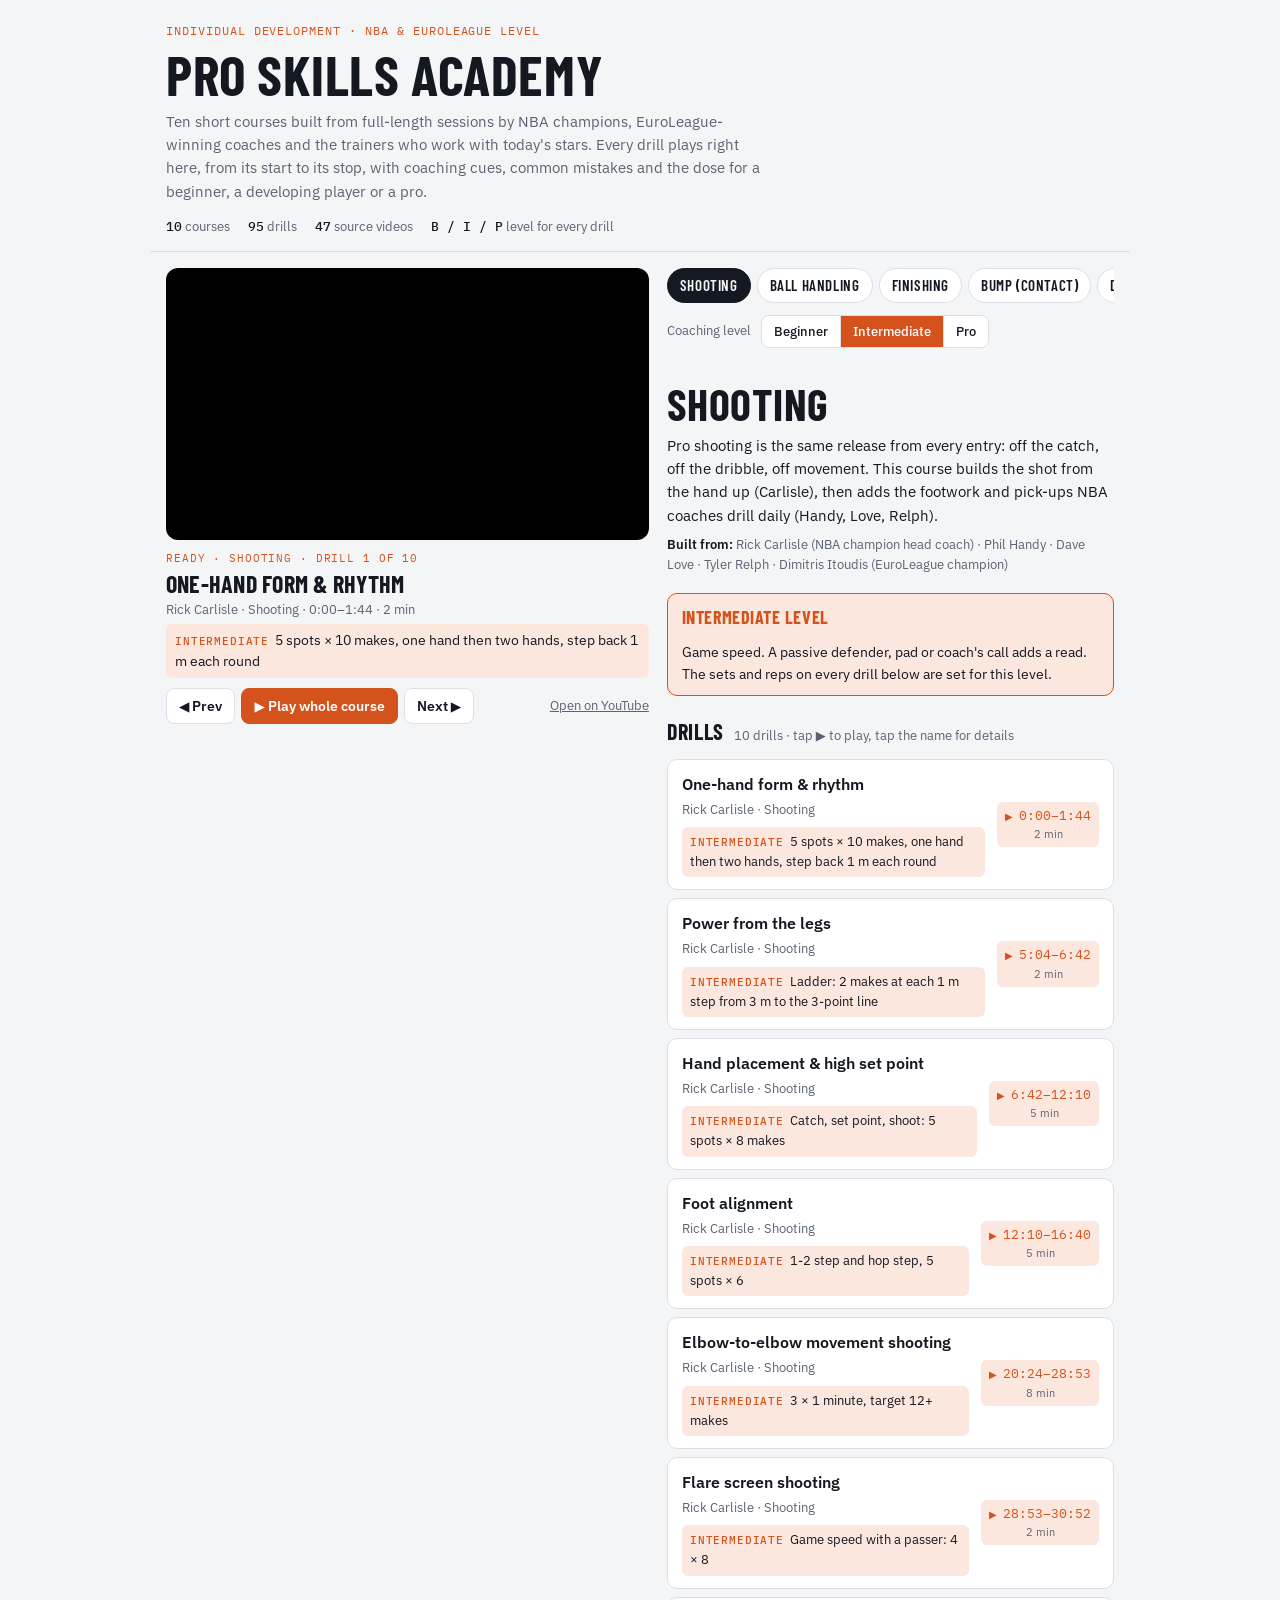
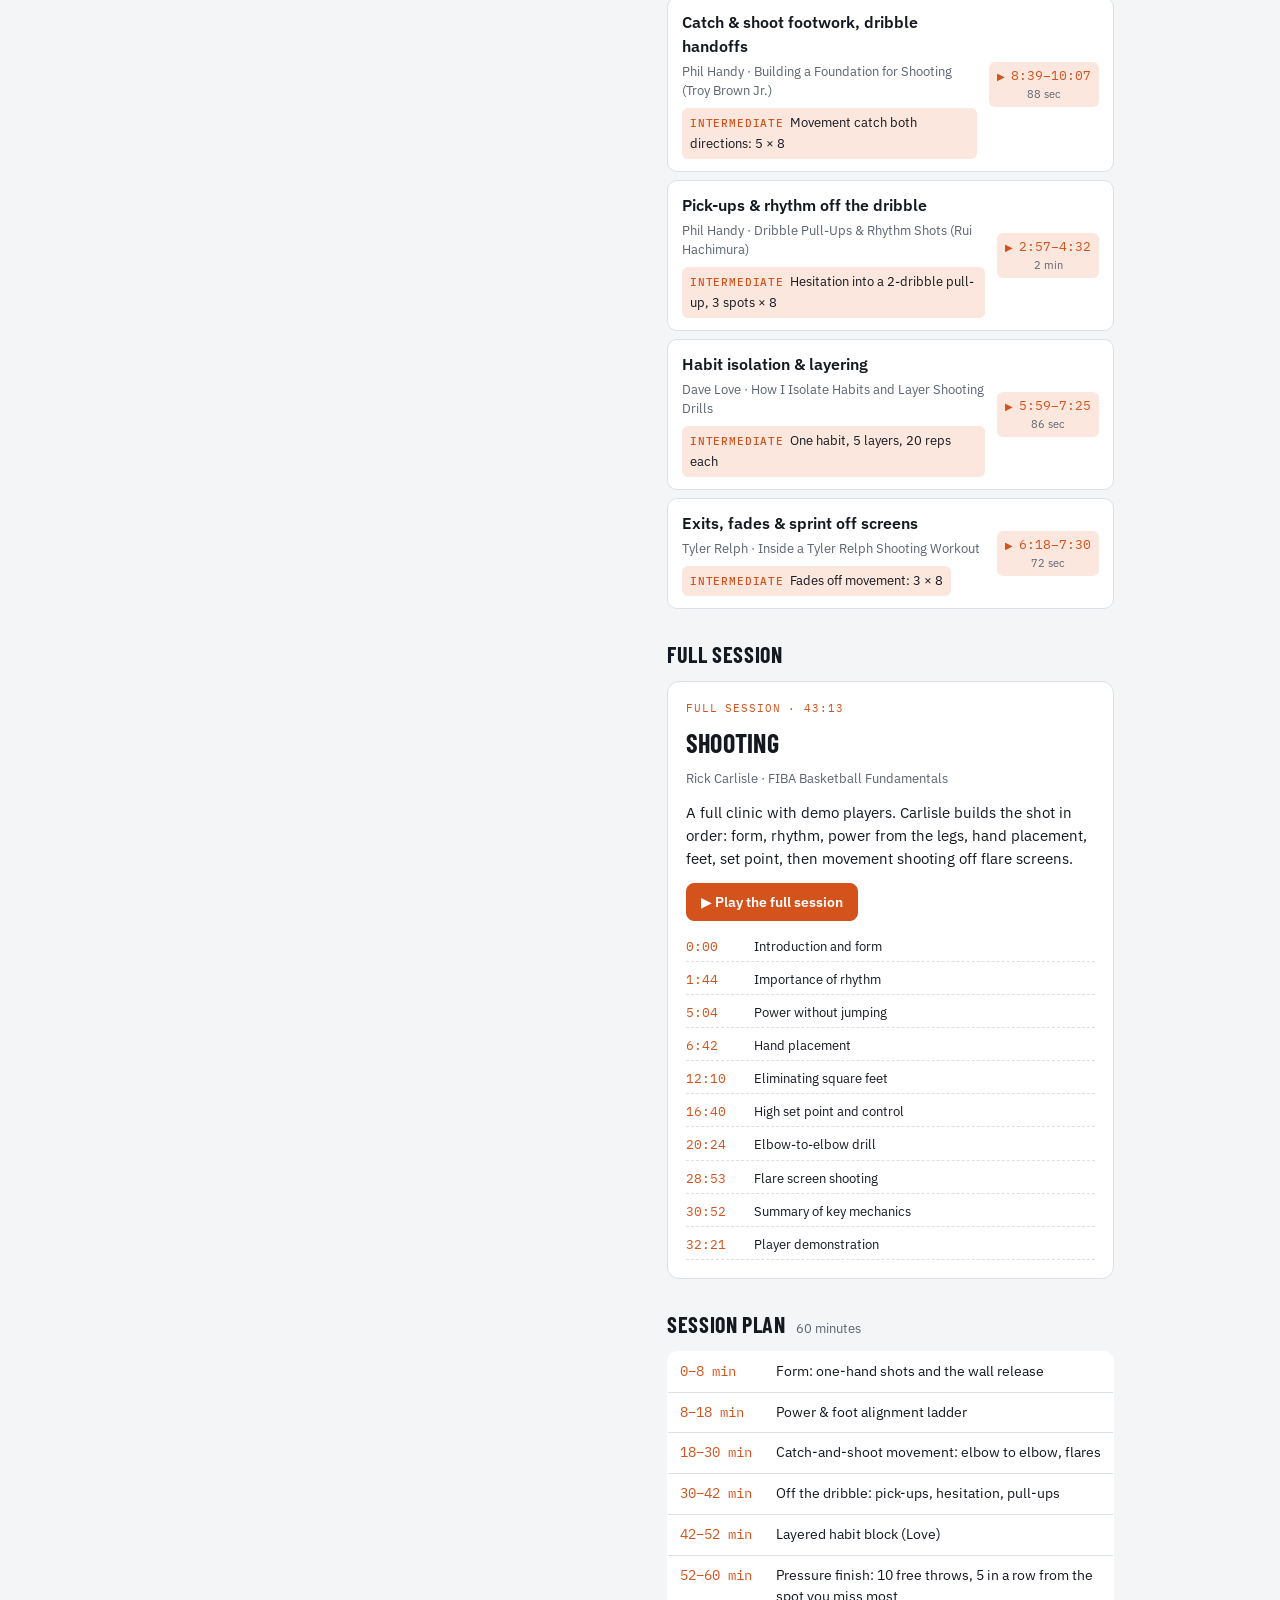
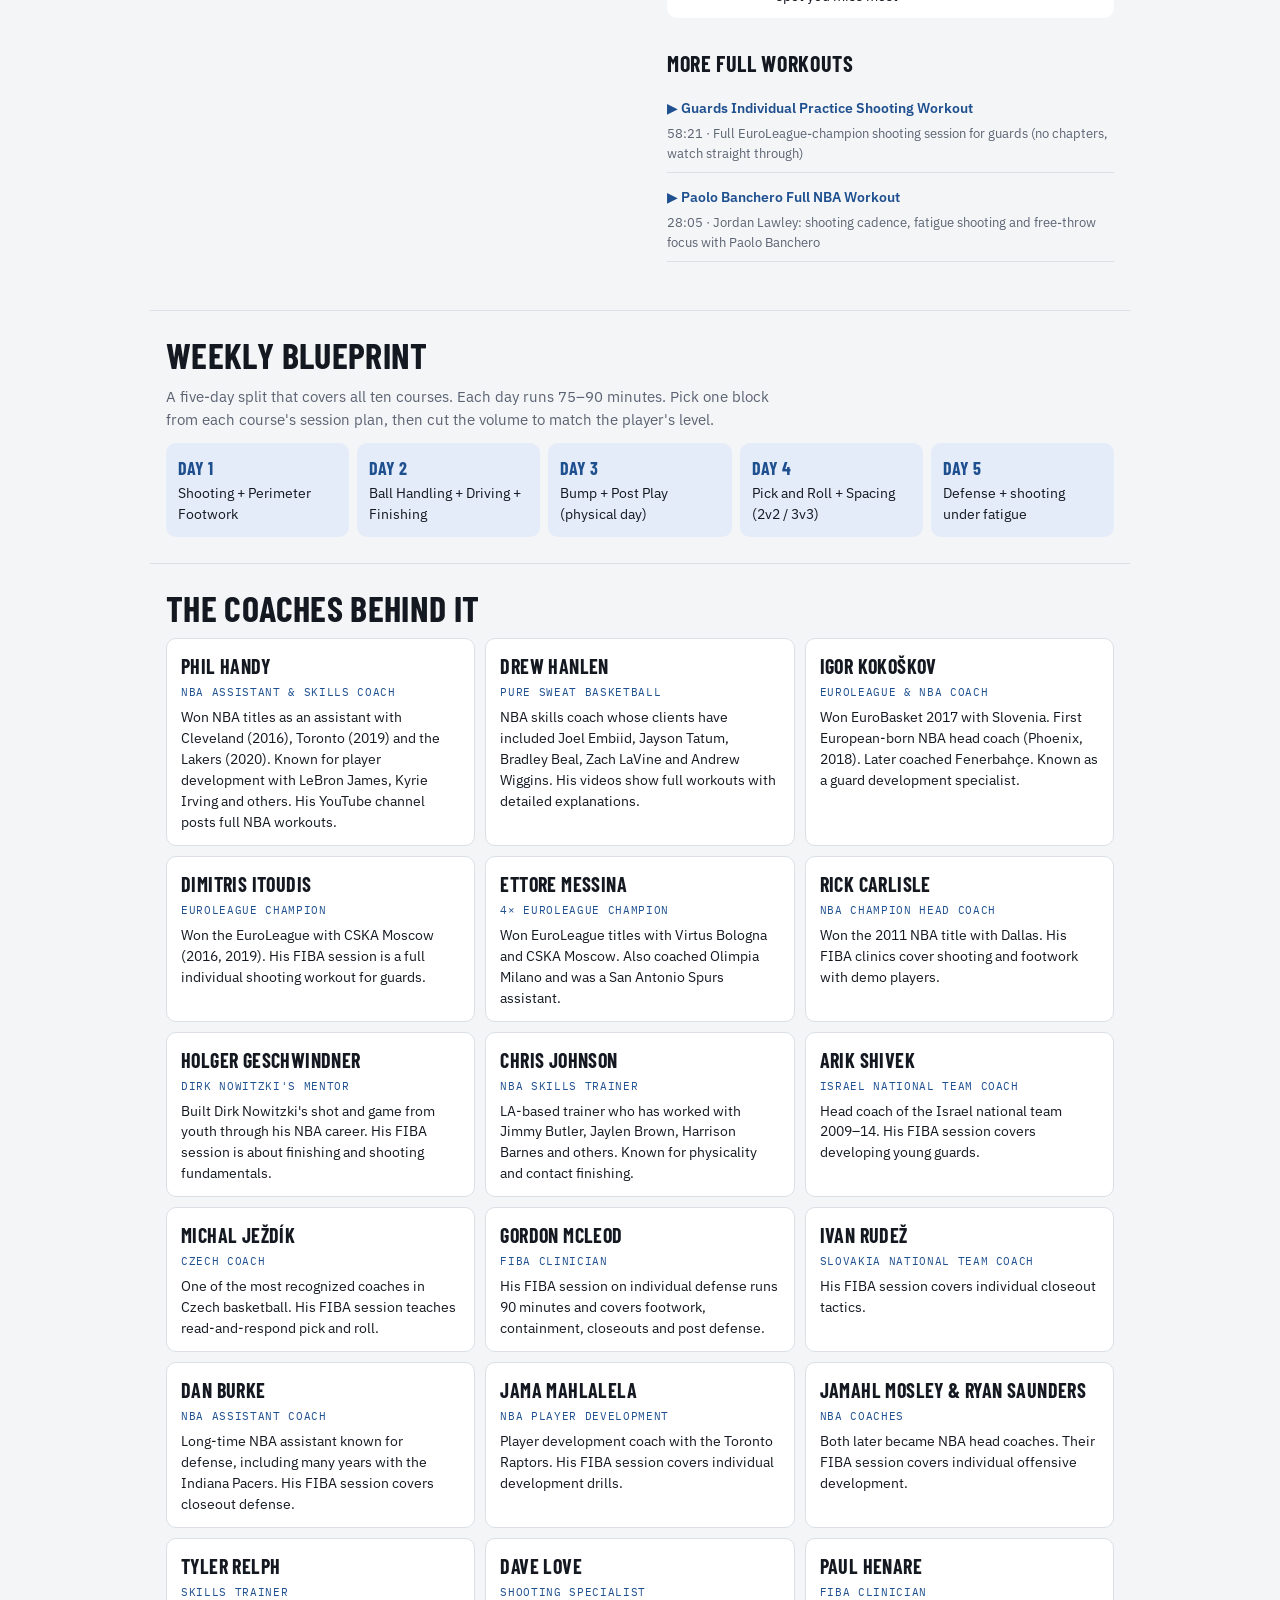
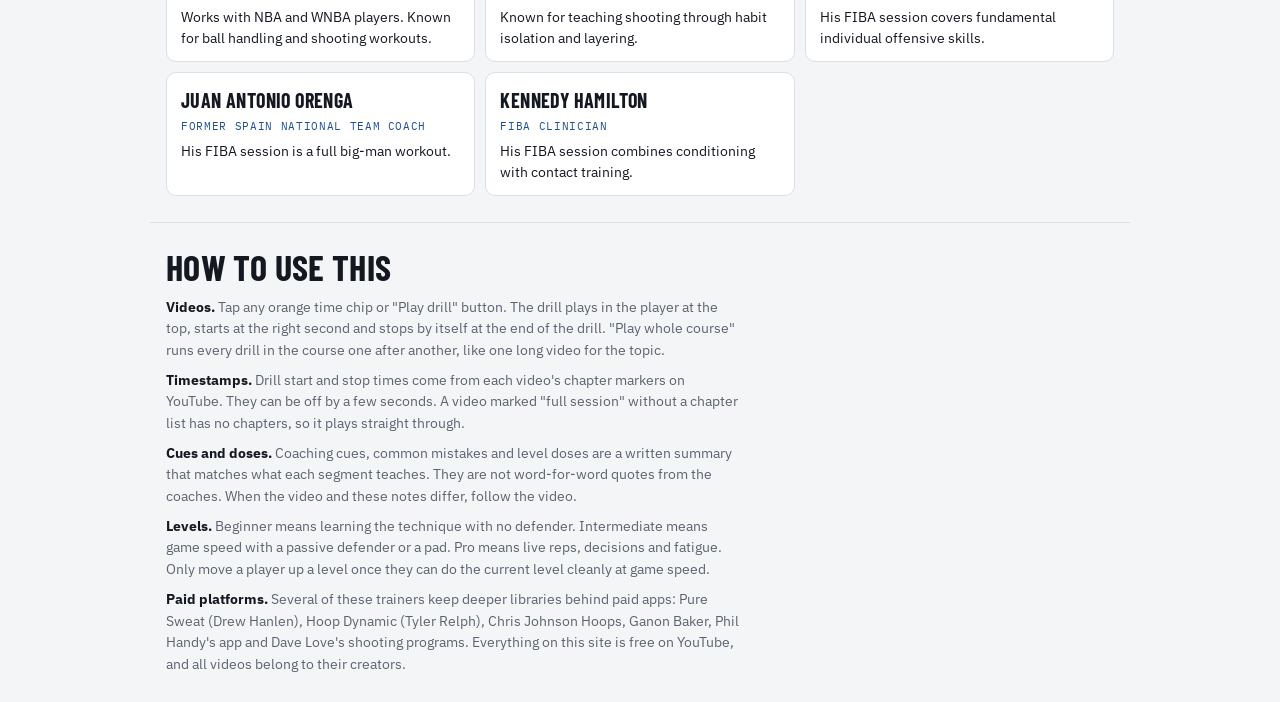
==== index.html @ 3fcae3a9 "Add Pro Skills Academy site Ten individual basketball courses with an in-page YouTube player that pl" ====
<!doctype html>
<html lang="en">
<head>
<meta charset="utf-8">
<meta name="viewport" content="width=device-width, initial-scale=1, viewport-fit=cover">
<title>Pro Skills Academy</title>
<meta name="description" content="Ten individual basketball courses built from full-length sessions by NBA and EuroLeague coaches and trainers. Every drill plays in place, from start to stop, with cues and doses by level.">
<link rel="preconnect" href="https://fonts.googleapis.com">
<link rel="preconnect" href="https://fonts.gstatic.com" crossorigin>
<link rel="stylesheet" href="https://fonts.googleapis.com/css2?family=Barlow+Condensed:wght@600;700&family=IBM+Plex+Mono:wght@500&family=IBM+Plex+Sans:wght@400;500;600&display=swap">
<style>
/* Layout: sticky course rail on top, one course at a time below; a coach's clipboard, not a magazine. */
:root{
  --bg:#F4F5F7; --surface:#FFFFFF; --ink:#141820; --muted:#5B6372; --line:#DCE0E6;
  --accent:#D4521C; --accent-soft:#FBE7DD; --accent-ink:#FFFFFF; --court:#1E4F8F; --court-soft:#E3ECF8;
  --display:"Barlow Condensed","Arial Narrow",Arial,sans-serif;
  --body:"IBM Plex Sans",system-ui,-apple-system,"Segoe UI",sans-serif;
  --mono:"IBM Plex Mono",ui-monospace,Consolas,monospace;
}
@media (prefers-color-scheme: dark){:root:not([data-theme="light"]){
  --bg:#0E1116; --surface:#161A21; --ink:#E8EBF0; --muted:#9AA2AF; --line:#2A303A;
  --accent:#F0773A; --accent-soft:#3A2218; --accent-ink:#140B06; --court:#86AEE6; --court-soft:#1A2638; color-scheme:dark}}
:root[data-theme="dark"]{
  --bg:#0E1116; --surface:#161A21; --ink:#E8EBF0; --muted:#9AA2AF; --line:#2A303A;
  --accent:#F0773A; --accent-soft:#3A2218; --accent-ink:#140B06; --court:#86AEE6; --court-soft:#1A2638; color-scheme:dark}
*{box-sizing:border-box}
body{background:var(--bg);color:var(--ink);font-family:var(--body);font-size:15px;line-height:1.55}
a{color:var(--court)}
.wrap{max-width:980px;margin:0 auto;padding-left:max(16px,env(safe-area-inset-left,0px));padding-right:max(16px,env(safe-area-inset-right,0px))}
header.hero{padding-block:28px 18px;border-bottom:1px solid var(--line)}
.eyebrow{font-family:var(--mono);font-size:12px;letter-spacing:.08em;text-transform:uppercase;color:var(--accent)}
h1{font-family:var(--display);font-weight:700;font-size:clamp(40px,8vw,64px);line-height:.95;margin:6px 0 10px;letter-spacing:.01em;text-transform:uppercase;text-wrap:balance}
.lede{max-width:66ch;color:var(--muted);margin:0}
.facts{display:flex;flex-wrap:wrap;gap:8px 18px;margin-top:14px;font-size:13px;color:var(--muted)}
.facts b{color:var(--ink);font-family:var(--mono);font-weight:500}

.rail{position:sticky;top:env(safe-area-inset-top,0px);z-index:5;background:var(--bg);border-bottom:1px solid var(--line)}
.rail-inner{display:flex;flex-direction:column;gap:10px;padding-block:10px}
.chips{display:flex;gap:6px;overflow-x:auto;scrollbar-width:thin;padding-bottom:2px}
.chip{flex:0 0 auto;border:1px solid var(--line);background:var(--surface);color:var(--ink);font:600 15px/1 var(--display);letter-spacing:.04em;text-transform:uppercase;padding:9px 12px;border-radius:999px;cursor:pointer}
.chip[aria-selected="true"]{background:var(--ink);color:var(--bg);border-color:var(--ink)}
.chip:focus-visible,.seg button:focus-visible,summary:focus-visible,.btn:focus-visible{outline:2px solid var(--accent);outline-offset:2px}
.levelbar{display:flex;align-items:center;gap:10px;flex-wrap:wrap;font-size:13px;color:var(--muted)}
.seg{display:inline-flex;border:1px solid var(--line);border-radius:8px;overflow:hidden;background:var(--surface)}
.seg button{border:0;background:transparent;color:var(--ink);font:500 13px var(--body);padding:7px 12px;cursor:pointer}
.seg button+button{border-left:1px solid var(--line)}
.seg button[aria-pressed="true"]{background:var(--accent);color:var(--accent-ink)}

main{padding-block:22px 40px}
.course-head{display:grid;gap:8px;margin-bottom:18px}
h2{font-family:var(--display);font-weight:700;font-size:clamp(32px,6vw,44px);line-height:1;margin:0;text-transform:uppercase;letter-spacing:.01em}
.why{max-width:68ch;margin:0}
.leads{font-size:13px;color:var(--muted)}
.leads b{color:var(--ink);font-weight:600}

.feature{background:var(--surface);border:1px solid var(--line);border-radius:12px;padding:18px;display:grid;gap:12px;margin-bottom:26px}
.feature .tag{font-family:var(--mono);font-size:11px;letter-spacing:.08em;text-transform:uppercase;color:var(--accent)}
.feature h3{font-family:var(--display);font-size:26px;line-height:1.05;margin:0;text-transform:uppercase;letter-spacing:.01em}
.feature .meta{font-size:13px;color:var(--muted)}
.feature p{margin:0;max-width:70ch}
.btn{display:inline-flex;align-items:center;gap:8px;text-decoration:none;font:600 14px var(--body);border-radius:8px;padding:9px 14px;background:var(--accent);color:var(--accent-ink);border:1px solid var(--accent);width:fit-content}
.btn.ghost{background:transparent;color:var(--ink);border-color:var(--line)}
.btn .clock{font-family:var(--mono);font-weight:500}
.chapters{display:grid;grid-template-columns:repeat(auto-fill,minmax(220px,1fr));gap:4px 16px;margin:0;padding:0;list-style:none;font-size:13px}
.chapters a{display:flex;gap:10px;text-decoration:none;color:var(--ink);padding:4px 0;border-bottom:1px dashed var(--line)}
.chapters a span:first-child{font-family:var(--mono);color:var(--accent);min-width:58px;font-variant-numeric:tabular-nums}

h4.sec{font-family:var(--display);font-size:22px;text-transform:uppercase;letter-spacing:.03em;margin:28px 0 10px;display:flex;align-items:baseline;gap:10px}
h4.sec small{font-family:var(--body);font-size:13px;text-transform:none;letter-spacing:0;color:var(--muted);font-weight:400}

.drills{display:grid;gap:8px}
details.drill{background:var(--surface);border:1px solid var(--line);border-radius:10px}
details.drill[open]{border-color:var(--ink)}
details.drill summary{list-style:none;cursor:pointer;padding:12px 14px;display:grid;grid-template-columns:1fr auto;gap:4px 12px;align-items:center}
details.drill summary::-webkit-details-marker{display:none}
.dname{font-weight:600;font-size:15.5px}
.dsrc{grid-column:1;font-size:12.5px;color:var(--muted)}
.ddose{grid-column:1;font-size:13px;margin-top:4px;padding:5px 8px;border-radius:6px;background:var(--accent-soft);width:fit-content;max-width:100%}
.ddose b{font-family:var(--mono);font-size:10.5px;letter-spacing:.08em;text-transform:uppercase;font-weight:500;color:var(--accent);margin-right:6px}
.lvnote{display:flex;gap:10px;align-items:baseline;flex-wrap:wrap;border:1px solid var(--accent);background:var(--accent-soft);border-radius:10px;padding:10px 14px;font-size:14px;margin-bottom:18px}
.lvnote b{font-family:var(--display);font-size:18px;text-transform:uppercase;letter-spacing:.03em;color:var(--accent)}
.dtime{grid-row:1/4;grid-column:2;font-family:var(--mono);font-size:13px;color:var(--accent);background:var(--accent-soft);padding:4px 8px;border-radius:6px;font-variant-numeric:tabular-nums;text-align:center;white-space:nowrap}
.dtime small{display:block;font-family:var(--body);font-size:11px;color:var(--muted)}
.dbody{padding:0 14px 16px;display:grid;gap:14px;min-width:0}
.dbody p{margin:0;max-width:72ch}
.cols{display:grid;grid-template-columns:1fr 1fr;gap:14px}
@media (max-width:640px){.cols{grid-template-columns:1fr}}
.cols h5,.dose h5{font-family:var(--mono);font-size:11px;letter-spacing:.08em;text-transform:uppercase;color:var(--muted);margin:0 0 6px;font-weight:500}
.cols ul{margin:0;padding-left:18px;display:grid;gap:4px}
.cols .bad li::marker{color:var(--accent)}
.dose{display:grid;grid-template-columns:repeat(3,1fr);gap:8px}
@media (max-width:640px){.dose{grid-template-columns:1fr}}
.lv{border:1px solid var(--line);border-radius:8px;padding:8px 10px;font-size:13.5px;opacity:.55}
.lv b{display:block;font-family:var(--mono);font-size:11px;letter-spacing:.08em;text-transform:uppercase;font-weight:500;margin-bottom:2px}
.lv.on{opacity:1;border-color:var(--accent);background:var(--accent-soft)}
.links{display:flex;flex-wrap:wrap;gap:8px}

.plan{width:100%;border-collapse:collapse;font-size:14px;background:var(--surface);border:1px solid var(--line);border-radius:10px;overflow:hidden}
.plan td{padding:9px 12px;border-top:1px solid var(--line);vertical-align:top}
.plan tr:first-child td{border-top:0}
.plan td:first-child{font-family:var(--mono);color:var(--accent);white-space:nowrap;width:1%;font-variant-numeric:tabular-nums}
.tablewrap{overflow-x:auto}

.more{display:grid;gap:6px;margin:0;padding:0;list-style:none}
.more li{display:flex;flex-wrap:wrap;gap:4px 10px;align-items:baseline;padding:8px 0;border-bottom:1px solid var(--line);font-size:14px}
.more a{font-weight:600;text-decoration:none}
.more span{color:var(--muted);font-size:13px}

section.block{border-top:1px solid var(--line);padding-block:26px}
section.block h2{font-size:clamp(28px,5vw,36px);margin-bottom:12px}
.trainers{display:grid;grid-template-columns:repeat(auto-fill,minmax(260px,1fr));gap:10px}
.trainer{background:var(--surface);border:1px solid var(--line);border-radius:10px;padding:12px 14px;font-size:13.5px;min-width:0}
.trainer h3{font-family:var(--display);font-size:20px;text-transform:uppercase;margin:0 0 2px;letter-spacing:.02em}
.trainer .role{font-family:var(--mono);font-size:11px;letter-spacing:.06em;text-transform:uppercase;color:var(--court);margin-bottom:6px}
.trainer p{margin:0}
.week{display:grid;grid-template-columns:repeat(auto-fill,minmax(170px,1fr));gap:8px}
.day{background:var(--court-soft);border-radius:10px;padding:12px;font-size:13.5px}
.day b{font-family:var(--display);font-size:18px;text-transform:uppercase;display:block;color:var(--court)}
.notes{max-width:72ch;display:grid;gap:8px;font-size:14px;color:var(--muted)}
.notes p{margin:0}
@media (prefers-reduced-motion:no-preference){details.drill[open] .dbody{animation:fade .18s ease-out}@keyframes fade{from{opacity:.4}to{opacity:1}}}
body{margin:0;padding-top:env(safe-area-inset-top,0px);padding-bottom:env(safe-area-inset-bottom,0px)}
header.hero{padding-block:22px 14px}
header.hero h1{font-size:clamp(36px,7vw,56px)}
.layout{display:grid;gap:18px;padding-block:16px 8px}
.side{min-width:0}
.rail{position:static;border-bottom:0;background:transparent}
.rail-inner{padding-block:0 12px}
.stage{display:grid;gap:10px;min-width:0}
.screen{aspect-ratio:16/9;max-width:100%;background:#000;border-radius:12px;overflow:hidden}
.screen iframe,#yt{display:block;width:100%;height:100%;border:0}
.offline{height:100%;display:flex;flex-direction:column;justify-content:center;gap:8px;padding:16px 20px;color:#E8EBF0;font-size:13.5px;line-height:1.45;overflow:auto}
.offline b{font-family:var(--display);font-size:22px;text-transform:uppercase;letter-spacing:.02em;color:#F0773A}
.np{display:grid;gap:4px;min-width:0}
.np .tag{font-family:var(--mono);font-size:11px;letter-spacing:.08em;text-transform:uppercase;color:var(--accent)}
.np h3{font-family:var(--display);font-size:24px;line-height:1.05;margin:0;text-transform:uppercase;letter-spacing:.01em}
.np .meta{font-size:13px;color:var(--muted)}
.np .npdose{font-size:13.5px;padding:6px 9px;border-radius:6px;background:var(--accent-soft);width:fit-content;max-width:100%}
.np .npdose b{font-family:var(--mono);font-size:10.5px;letter-spacing:.08em;text-transform:uppercase;font-weight:500;color:var(--accent);margin-right:6px}
.controls{display:flex;gap:6px;flex-wrap:wrap;align-items:center}
.ctl{font:600 13.5px var(--body);border:1px solid var(--line);background:var(--surface);color:var(--ink);border-radius:8px;padding:8px 12px;cursor:pointer}
.ctl.primary{background:var(--accent);border-color:var(--accent);color:var(--accent-ink)}
.ctl[aria-pressed="true"]{background:var(--ink);border-color:var(--ink);color:var(--bg)}
.ctl:focus-visible,button.dtime:focus-visible,.chapters button:focus-visible,.linkbtn:focus-visible{outline:2px solid var(--accent);outline-offset:2px}
.yt-out{font-size:12.5px;color:var(--muted);margin-left:auto}
.yt-out a{color:var(--muted)}
@media (min-width:960px){
  .layout{grid-template-columns:minmax(0,1.08fr) minmax(0,1fr);align-items:start}
  .stage{position:sticky;top:calc(12px + env(safe-area-inset-top,0px))}
}
@media (max-width:959px){
  .stage{position:sticky;top:env(safe-area-inset-top,0px);z-index:6;background:var(--bg);padding-block:8px 10px;border-bottom:1px solid var(--line)}
  .np h3{font-size:19px}
  .np .meta{display:none}
}
button.dtime{border:0;cursor:pointer;font:inherit;font-family:var(--mono);font-size:13px}
button.dtime::before{content:"▶ ";font-size:10px}
details.drill.playing{border-color:var(--accent);box-shadow:0 0 0 1px var(--accent)}
details.drill.playing .dname::after{content:" · playing";font-family:var(--mono);font-size:11px;color:var(--accent);font-weight:500}
.chapters button{all:unset;box-sizing:border-box;display:flex;gap:10px;width:100%;cursor:pointer;padding:4px 0;border-bottom:1px dashed var(--line);color:var(--ink)}
.chapters button span:first-child{font-family:var(--mono);color:var(--accent);min-width:58px;font-variant-numeric:tabular-nums}
.chapters button:hover span:last-child{text-decoration:underline}
.linkbtn{all:unset;cursor:pointer;font-weight:600;color:var(--court)}
.linkbtn:hover{text-decoration:underline}
button.btn{cursor:pointer;font-family:var(--body)}
</style>
</head>
<body>
<header class="hero wrap">
  <div class="eyebrow">Individual development · NBA &amp; EuroLeague level</div>
  <h1>Pro Skills Academy</h1>
  <p class="lede">Ten short courses built from full-length sessions by NBA champions, EuroLeague-winning coaches and the trainers who work with today's stars. Every drill plays right here, from its start to its stop, with coaching cues, common mistakes and the dose for a beginner, a developing player or a pro.</p>
  <div class="facts"><span><b>10</b> courses</span><span><b id="nDrills">0</b> drills</span><span><b id="nVideos">0</b> source videos</span><span><b>B / I / P</b> level for every drill</span></div>
</header>

<div class="layout wrap">
  <aside class="stage" aria-label="Player">
    <div class="screen"><div id="yt"></div></div>
    <div class="np" id="np"></div>
    <div class="controls">
      <button type="button" class="ctl" id="prev">◀ Prev</button>
      <button type="button" class="ctl primary" id="playCourse">▶ Play whole course</button>
      <button type="button" class="ctl" id="next">Next ▶</button>
      <span class="yt-out" id="ytOut"></span>
    </div>
  </aside>
  <div class="side">
    <nav class="rail" aria-label="Courses">
      <div class="rail-inner">
        <div class="chips" id="chips" role="tablist"></div>
        <div class="levelbar"><span>Coaching level</span>
          <div class="seg" id="seg">
            <button type="button" data-l="b">Beginner</button><button type="button" data-l="i">Intermediate</button><button type="button" data-l="p">Pro</button>
          </div>
        </div>
      </div>
    </nav>
    <main id="course" aria-live="polite"></main>
  </div>
</div>

<section class="block wrap" id="week">
  <h2>Weekly Blueprint</h2>
  <p class="why" style="margin-bottom:12px;color:var(--muted)">A five-day split that covers all ten courses. Each day runs 75–90 minutes. Pick one block from each course's session plan, then cut the volume to match the player's level.</p>
  <div class="week" id="weekGrid"></div>
</section>

<section class="block wrap" id="trainers">
  <h2>The Coaches Behind It</h2>
  <div class="trainers" id="trainerGrid"></div>
</section>

<section class="block wrap">
  <h2>How To Use This</h2>
  <div class="notes">
    <p><b style="color:var(--ink)">Videos.</b> Tap any orange time chip or "Play drill" button. The drill plays in the player at the top, starts at the right second and stops by itself at the end of the drill. "Play whole course" runs every drill in the course one after another, like one long video for the topic.</p>
    <p><b style="color:var(--ink)">Timestamps.</b> Drill start and stop times come from each video's chapter markers on YouTube. They can be off by a few seconds. A video marked "full session" without a chapter list has no chapters, so it plays straight through.</p>
    <p><b style="color:var(--ink)">Cues and doses.</b> Coaching cues, common mistakes and level doses are a written summary that matches what each segment teaches. They are not word-for-word quotes from the coaches. When the video and these notes differ, follow the video.</p>
    <p><b style="color:var(--ink)">Levels.</b> Beginner means learning the technique with no defender. Intermediate means game speed with a passive defender or a pad. Pro means live reps, decisions and fatigue. Only move a player up a level once they can do the current level cleanly at game speed.</p>
    <p><b style="color:var(--ink)">Paid platforms.</b> Several of these trainers keep deeper libraries behind paid apps: Pure Sweat (Drew Hanlen), Hoop Dynamic (Tyler Relph), Chris Johnson Hoops, Ganon Baker, Phil Handy's app and Dave Love's shooting programs. Everything on this site is free on YouTube, and all videos belong to their creators.</p>
  </div>
</section>
<script src="https://www.youtube.com/iframe_api"></script>
<script>
const V={
 carlisleShoot:{id:"kxWNw9YDuW0",title:"Shooting",who:"Rick Carlisle",len:"43:13",src:"FIBA Basketball Fundamentals"},
 itoudis:{id:"F60bfB5AbTE",title:"Guards Individual Practice Shooting Workout",who:"Dimitris Itoudis",len:"58:21",src:"FIBA Basketball Fundamentals"},
 loveClinic:{id:"a1SN2BwyQ90",title:"How I Isolate Habits and Layer Shooting Drills",who:"Dave Love",len:"48:42",src:"Basketball Immersion clinic"},
 loveCollege:{id:"VEuCZaybELE",title:"A College Workout with Shooting Coach Dave Love",who:"Dave Love",len:"28:00",src:"Coach Dave Love"},
 handyTroy:{id:"AxfnmUad7PI",title:"Building a Foundation for Shooting (Troy Brown Jr.)",who:"Phil Handy",len:"15:20",src:"Phil Handy"},
 handyRui:{id:"DNDSkCzzv6w",title:"Dribble Pull-Ups & Rhythm Shots (Rui Hachimura)",who:"Phil Handy",len:"15:57",src:"Phil Handy"},
 relphShoot:{id:"ojfiSHYogBo",title:"Inside a Tyler Relph Shooting Workout",who:"Tyler Relph",len:"11:15",src:"Tyler Relph's Hoop Dynamic"},
 banchero:{id:"imKJ_VzG_10",title:"Paolo Banchero Full NBA Workout",who:"Jordan Lawley",len:"28:05",src:"JLawBball"},
 kokoGuards:{id:"0bUl4ZtIPL8",title:"Drills for Guards",who:"Igor Kokoškov",len:"1:23:02",src:"FIBA Basketball Fundamentals"},
 handyHandle:{id:"Dk65Bq24OyQ",title:"Get Your Handle Right (at-home)",who:"Phil Handy",len:"14:42",src:"Phil Handy"},
 relphHandle:{id:"ek53ViL-_aM",title:"30-Minute Ball Handling Routine",who:"Tyler Relph",len:"29:00",src:"Tyler Relph's Hoop Dynamic"},
 henare:{id:"DG-F_H5CUyI",title:"Fundamental Individual Offensive Skills",who:"Paul Henare",len:"33:20",src:"FIBA Basketball Fundamentals"},
 handyTHT:{id:"GHnu1zWY3GQ",title:"Master Your Footwork & Pace (Talen Horton-Tucker)",who:"Phil Handy",len:"22:39",src:"Phil Handy"},
 ganonFiba:{id:"x2x7Xs4FXzA",title:"Individual Workout",who:"Ganon Baker",len:"1:04:11",src:"FIBA Basketball Fundamentals"},
 holger:{id:"3ovdCW6_TQU",title:"Are You Sure We Teach the Shooting?",who:"Holger Geschwindner",len:"1:05:31",src:"FIBA Basketball Fundamentals"},
 handyITfin:{id:"uiq6yY0fzdQ",title:"Add These Finishes to Your Game (Isaiah Thomas)",who:"Phil Handy",len:"15:45",src:"Phil Handy"},
 nashRim:{id:"Pk9jqirm2t0",title:"How to Score Around the Rim (Steve Nash)",who:"Phil Handy & Steve Nash",len:"9:11",src:"Phil Handy"},
 hanlenJass:{id:"ue-tN-OIFHk",title:"Drew Hanlen Puts Me Through an NBA Workout",who:"Drew Hanlen",len:"54:21",src:"Tristan Jass"},
 hamilton:{id:"dW6mtrPcQOs",title:"Conditioning Drills and Skills",who:"Kennedy Hamilton",len:"36:44",src:"FIBA Basketball Fundamentals"},
 cjClowney:{id:"KaDML_z7Ma0",title:"Noah Clowney Full Big Man Workout",who:"Chris Johnson",len:"26:18",src:"ChrisJohnsonHoops"},
 handyShield:{id:"5xdChQJPtjo",title:"How to Shield off Defenders",who:"Phil Handy",len:"10:56",src:"Phil Handy"},
 haliHanlen:{id:"_InoNT4t3lM",title:"Back in the Lab with Drew Hanlen",who:"Drew Hanlen & Tyrese Haliburton",len:"22:14",src:"Tyrese Haliburton"},
 shivek:{id:"h9IQ4aGcdZE",title:"Developing Young Guards",who:"Arik Shivek",len:"1:03:37",src:"FIBA Basketball Fundamentals"},
 brinec:{id:"vLiTu6Z01ZM",title:"Power Exercises for the First Step",who:"Tomaž Brinec",len:"50:50",src:"FIBA Basketball Fundamentals"},
 mosley:{id:"Wfu_iy_EzTg",title:"Individual Offensive Development",who:"Jamahl Mosley & Ryan Saunders",len:"53:03",src:"FIBA Basketball Fundamentals"},
 juju:{id:"yulszU0qunA",title:"Scoring off the Pick & Roll: Counters (Juju Watkins, Quinn Cook)",who:"Phil Handy",len:"13:27",src:"Phil Handy"},
 carlisleFoot:{id:"FWc2TFi2a9A",title:"Footwork",who:"Rick Carlisle",len:"40:29",src:"FIBA Basketball Fundamentals"},
 handyITfoot:{id:"-c1H8w5DYyc",title:"Master Your Footwork and Jump Shot (Isaiah Thomas)",who:"Phil Handy",len:"17:17",src:"Phil Handy"},
 handyMorris:{id:"MguFFtJDa5s",title:"Footwork, Pick-Ups & Scoring off Screens (Markieff Morris)",who:"Phil Handy",len:"15:06",src:"Phil Handy"},
 matehaere:{id:"S29pdlcH0wg",title:"Offensive and Defensive Individual Footwork",who:"Brent Matehaere",len:"30:35",src:"FIBA Basketball Fundamentals"},
 messina:{id:"XwZriAAESf4",title:"Spacing & Timing",who:"Ettore Messina",len:"24:41",src:"FIBA Basketball Fundamentals"},
 rip:{id:"rgjBPwknyzg",title:"Rip Hamilton Explains Off-Ball Movement",who:"Richard Hamilton",len:"24:05",src:"NBA × Thinking Basketball"},
 plaza:{id:"obv2YyGv9oU",title:"Using the Off-Ball Screen",who:"Joan Plaza",len:"1:09:20",src:"FIBA Basketball Fundamentals"},
 handyCatch:{id:"SiA0LjRZdkQ",title:"How to Score off the Catch (Juju Watkins, Chelsea Gray)",who:"Phil Handy",len:"13:26",src:"Phil Handy"},
 ruiz:{id:"Wh9xP3_o83U",title:"Drills for Shooting, Passing and Spacing",who:"Joaquín Ruiz Lorente",len:"1:00:24",src:"FIBA Basketball Fundamentals"},
 jezdik:{id:"5sKKaZDbvd8",title:"Read and Respond P&R",who:"Michal Ježdík",len:"1:01:41",src:"FIBA Basketball Fundamentals"},
 nashPnr:{id:"_TPj__N5P-4",title:"How to Score in the Pick and Roll (Steve Nash)",who:"Phil Handy & Steve Nash",len:"10:02",src:"Phil Handy"},
 handyFilay:{id:"qo5fV2Wdwrc",title:"Cutbacks & Passing Reads in the Pick and Roll",who:"Phil Handy",len:"12:01",src:"Phil Handy"},
 mahlalela:{id:"DgEMApKZK70",title:"Individual Development Drills",who:"Jama Mahlalela",len:"32:44",src:"FIBA Basketball Fundamentals"},
 repesa:{id:"EKNe4eoZ158",title:"Moves for Centers Following Picks",who:"Jasmin Repeša",len:"1:09:13",src:"FIBA Basketball Fundamentals"},
 frank:{id:"V398QG_gmoE",title:"Pick 'n' Roll Offense",who:"Lawrence Frank",len:"1:12:46",src:"FIBA Basketball Fundamentals"},
 mcleod:{id:"D4TX7F1cnT4",title:"Individual Defense",who:"Gordon McLeod",len:"1:29:36",src:"FIBA Basketball Fundamentals"},
 rudez:{id:"zvXhp6YQ_0o",title:"Individual Tactics in Close-Out Situations",who:"Ivan Rudež",len:"46:18",src:"FIBA Basketball Fundamentals"},
 burke:{id:"4RuYhzwnzDE",title:"Closeout Defense",who:"Dan Burke",len:"28:07",src:"FIBA Basketball Fundamentals"},
 patrick:{id:"Y4bjiuzrpyg",title:"Individual Defensive Improvement",who:"John Patrick",len:"51:05",src:"FIBA Basketball Fundamentals"},
 kokoDef:{id:"wpKJpWbGg1M",title:"Set of Drills for Defense",who:"Igor Kokoškov",len:"1:14:33",src:"FIBA Basketball Fundamentals"},
 orenga:{id:"RKMCM8GbuKI",title:"Big Man Workout",who:"Juan Antonio Orenga",len:"1:13:44",src:"FIBA Basketball Fundamentals"}
};
// Chapter start times (seconds) and video length, used to find where each drill ends.
const CH={
 carlisleShoot:[[0,104,304,402,730,1000,1224,1733,1852,1941],2593],
 loveClinic:[[0,128,240,359,445,571,682,842,1000,1173,1280,1413,1593,1709,1863,1980],2922],
 loveCollege:[[0,84,204,307,379,466,630,737,842,950,1048,1142,1372,1463,1540],1680],
 handyTroy:[[0,23,88,128,220,303,367,441,519,607,718,801],920],
 handyRui:[[0,81,177,272,394,504,620,756],957],
 relphShoot:[[0,137,220,308,378,450,547],675],
 banchero:[[0,75,234,357,593,809,975,1129,1413,1510],1685],
 kokoGuards:[[0,96,305,449,569,691,869,1026,1138,1381,1528,1713,1858,2056,2178,2336,2543,2642,2875,3025,3130,3235,3364,3469,3761,3862,4022,4178,4450,4562,4737,4841,4941],4982],
 handyHandle:[[0,77,212,335,389,471,553,653,697,813],882],
 relphHandle:[[0,94,212,354,497,724,949,1156,1424,1638],1740],
 henare:[[0,207,407,581,747,1136,1467,1776],2000],
 handyTHT:[[0,35,96,210,265,351,431,527,633,719,808,925,1023,1109,1179],1359],
 holger:[[0,287,473,720,1055,1246,1422,1742,2235,2482,2773,3033,3326],3931],
 handyITfin:[[0,29,151,231,358,437,516,572,664,781],945],
 nashRim:[[0,36,131,206,286,395,481],551],
 hanlenJass:[[0,129,492,805,1073,1390,1773,2015,2431,2652,3104],3261],
 hamilton:[[0,159,439,761,1034,1376,1774],2204],
 cjClowney:[[0,36,208,306,383,477,566,663,766,881,1047,1116,1218,1338,1533],1578],
 handyShield:[[0,77,125,183,242,309,373,466,567],656],
 haliHanlen:[[0,73,143,224,289,380,450,554,625,665,748,855,927,1055,1133,1205],1334],
 shivek:[[0,145,317,538,709,963,1144,1310,1555,2112,2364,2792,3210,3555],3817],
 mosley:[[0,302,550,1054,1583,2241,2744],3183],
 juju:[[0,20,84,134,206,278,335,417,506,602,675],807],
 carlisleFoot:[[0,185,511,743,1012,1243,1501,1841,2224],2429],
 handyITfoot:[[0,93,195,272,350,425,503,580,687,895],1037],
 handyMorris:[[0,33,164,289,380,512,616,720,818],906],
 matehaere:[[0,129,328,476,641,818,1043,1295,1519],1835],
 messina:[[0,252,372,657,963,1305],1481],
 rip:[[0,64,209,350,517,675,883,1022],1445],
 plaza:[[0,34,891,1624,2470,2846],4160],
 handyCatch:[[0,105,170,285,370,506,649],806],
 ruiz:[[0,136,413,876,1146,1271,1716,1947,2248,2440,2720,2867,3158,3525],3624],
 jezdik:[[0,46,248,462,611,746,1024,1433,1479,2023,2181,2457,2890,3160,3311,3485,3565],3701],
 handyFilay:[[0,88,183,267,349,477,629],721],
 mahlalela:[[0,71,198,389,659,828,1058,1165,1335,1435,1628,1818],1964],
 repesa:[[0,1449,2596,2663,2811,2928,2953],4153],
 frank:[[0,1183,2186,3041],4366],
 mcleod:[[0,122,393,644,1006,1345,1555,1888,2245,2724,3011,3451,3810],5376],
 rudez:[[0,97,173,262,308,398,444,543,690,736,860,967,1051,1200,1315,1463,1553,1695,1813,1996,2124,2249,2360,2548],2778],
 burke:[[0,177,427,651,872,1081,1291],1687],
 patrick:[[0,340,678,871,1509,1991,2436],3065]
};
// End of the drill segment = next chapter start after t (null when the video has no chapters).
const segEnd=(k,t)=>{const c=CH[k];if(!c)return null;const n=c[0].find(x=>x>t+5);return n||c[1]};
const mins=s=>s<90?`${s} sec`:`${Math.round(s/60)} min`;
const fmt=s=>{const h=Math.floor(s/3600),m=Math.floor(s%3600/60),x=String(s%60).padStart(2,"0");return h?`${h}:${String(m).padStart(2,"0")}:${x}`:`${m}:${x}`};
const url=(k,t)=>`https://www.youtube.com/watch?v=${V[k].id}${t?`&t=${t}s`:""}`;

const C=[
{key:"shooting",name:"Shooting",
 why:"Pro shooting is the same release from every entry: off the catch, off the dribble, off movement. This course builds the shot from the hand up (Carlisle), then adds the footwork and pick-ups NBA coaches drill daily (Handy, Love, Relph).",
 leads:"Rick Carlisle (NBA champion head coach) · Phil Handy · Dave Love · Tyler Relph · Dimitris Itoudis (EuroLeague champion)",
 feature:{v:"carlisleShoot",note:"A full clinic with demo players. Carlisle builds the shot in order: form, rhythm, power from the legs, hand placement, feet, set point, then movement shooting off flare screens.",
  ch:[[0,"Introduction and form"],[104,"Importance of rhythm"],[304,"Power without jumping"],[402,"Hand placement"],[730,"Eliminating square feet"],[1000,"High set point and control"],[1224,"Elbow-to-elbow drill"],[1733,"Flare screen shooting"],[1852,"Summary of key mechanics"],[1941,"Player demonstration"]]},
 drills:[
  {n:"One-hand form & rhythm",v:"carlisleShoot",t:0,also:[["carlisleShoot",104]],d:"Close-range, one-hand shots to groove the release, then the same motion with rhythm so the shot is one continuous movement.",
   c:["Ball on the finger pads, with a gap under the palm","Elbow under the ball, wrist loaded back","Hold the follow-through until the ball hits the rim","Dip and rise in one count, with no pause at the top"],
   m:["Guide hand pushes the ball (side spin)","Moving back before 3 swishes in a row"],
   lv:{b:"3 spots × 10 makes from 1–2 m, one hand",i:"5 spots × 10 makes, one hand then two hands, step back 1 m each round",p:"50 makes, move back only after 3 swishes in a row; finish at the 3-point line"}},
  {n:"Power from the legs",v:"carlisleShoot",t:304,d:"Carlisle shows how to generate range from the legs and timing instead of jumping higher or pushing with the arms.",
   c:["Bend the knees on the catch, not after it","Legs and arms rise together","Land where you took off, or slightly forward"],
   m:["Arms do all the work at long range","Kicking the legs or drifting sideways"],
   lv:{b:"10 shots each at mid-range, elbow and 3-point line, form only",i:"Ladder: 2 makes at each 1 m step from 3 m to the 3-point line",p:"10 deep 3s per spot, keeping the same release as your mid-range shot"}},
  {n:"Hand placement & high set point",v:"carlisleShoot",t:402,also:[["carlisleShoot",1000]],d:"Placing the shooting and guide hands, then a consistent, high set point the defender can't reach.",
   c:["Thumbs relaxed, guide hand on the side","Set point above the forehead and in line with the shooting eye","Same set point on every shot type"],
   m:["Thumb flick from the guide hand","Ball drops behind the head (slow release)"],
   lv:{b:"Wall release: 3 × 20 reps",i:"Catch, set point, shoot: 5 spots × 8 makes",p:"Shoot over a raised hand or pad: 40 contested reps"}},
  {n:"Foot alignment",v:"carlisleShoot",t:730,d:"Getting off flat, square feet into a balanced stance lined up with the shooting side.",
   c:["Feet under the hips, slightly staggered","Toes aim at the rim, shooting foot a touch ahead","Weight on the balls of the feet"],
   m:["Wide stance that kills the lift","Feet change from shot to shot"],
   lv:{b:"Catch from a toss, freeze the stance, then shoot: 30 reps",i:"1-2 step and hop step, 5 spots × 6",p:"Same footwork after a sprint, on 25 reps at game speed"}},
  {n:"Elbow-to-elbow movement shooting",v:"carlisleShoot",t:1224,d:"Sprint elbow to elbow, catch and shoot. The first test of the shot while moving.",
   c:["Square up in the air, or with an inside-foot pivot","Show your hands before the catch","Hips down before the ball arrives"],
   m:["Fading on the shot","Catching upright, then dipping (slow)"],
   lv:{b:"2 × 1 minute, count makes",i:"3 × 1 minute, target 12+ makes",p:"Make 10 in a row, or restart after a free throw"}},
  {n:"Flare screen shooting",v:"carlisleShoot",t:1733,d:"Using a flare screen to get a catch-and-shoot 3 while moving away from the ball.",
   c:["Set the defender up before the flare","Drift wide and get your feet set on the catch","Shoot on the way up, never on the way down"],
   m:["Flaring flat and too close","Rushing before the feet land"],
   lv:{b:"Walk-through with a chair as the screen: 20 reps",i:"Game speed with a passer: 4 × 8",p:"Read the chaser: flare 3, or curl and pull up, against a live defender"}},
  {n:"Catch & shoot footwork, dribble handoffs",v:"handyTroy",t:519,also:[["handyTroy",718]],d:"Phil Handy's catch-and-shoot details with Troy Brown Jr., then shooting out of dribble handoffs.",
   c:["Feet ready before the ball arrives","Inside-foot pivot when coming toward the passer","Hug the handoff and turn the corner tight"],
   m:["Catching flat-footed","Wide arc around the handoff"],
   lv:{b:"Static catch: 5 spots × 6",i:"Movement catch both directions: 5 × 8",p:"Handoff into a 3 or a one-dribble pull-up, decided by the defender"}},
  {n:"Pick-ups & rhythm off the dribble",v:"handyRui",t:177,also:[["handyRui",272],["handyRui",394]],d:"With Rui Hachimura: picking the ball up in rhythm off one or two dribbles, then hesitation into the pull-up.",
   c:["Pick the ball up on the outside hip, away from the defender","Last dribble hard and low","Stop on a 1-2 or a hop, depending on speed"],
   m:["Floating on the pull-up","Extra dribble before the pick-up"],
   lv:{b:"1-dribble pull-up each way: 2 × 10",i:"Hesitation into a 2-dribble pull-up, 3 spots × 8",p:"Pull-ups off a live closeout: 30 reps, 60% target"}},
  {n:"Habit isolation & layering",v:"loveClinic",t:359,also:[["loveClinic",571],["loveCollege",466],["loveCollege",842]],d:"Dave Love's method: isolate one habit, then add layers (movement, catch, dribble, defender) without losing it. The college workout shows it live: fast ABC drills, then pound-dribble into the shot.",
   c:["Train one habit per block","Add only one layer at a time","Make every rep look like a game rep"],
   m:["Changing three things at once","Endless static form shooting"],
   lv:{b:"One habit, 3 layers, 15 reps each",i:"One habit, 5 layers, 20 reps each",p:"Habit under fatigue: layer 5 is a live defender"}},
  {n:"Exits, fades & sprint off screens",v:"relphShoot",t:378,also:[["relphShoot",450],["relphShoot",547]],d:"Tyler Relph's shot-maker details: exit and fade variations, sprinting off screens and reading timing.",
   c:["Sprint into the catch and slow down only at the last step","Fade with the shoulders level","Read the defender's top foot"],
   m:["Jogging off screens","Over-fading on open shots"],
   lv:{b:"Exit shot: 2 × 10 each side",i:"Fades off movement: 3 × 8",p:"Continuous screen sprints: 2 minutes, target 15+ makes"}}
 ],
 plan:[["0–8","Form: one-hand shots and the wall release"],["8–18","Power & foot alignment ladder"],["18–30","Catch-and-shoot movement: elbow to elbow, flares"],["30–42","Off the dribble: pick-ups, hesitation, pull-ups"],["42–52","Layered habit block (Love)"],["52–60","Pressure finish: 10 free throws, 5 in a row from the spot you miss most"]],
 more:[["itoudis","Full EuroLeague-champion shooting session for guards (no chapters, watch straight through)"],["banchero",234,"Jordan Lawley: shooting cadence, fatigue shooting and free-throw focus with Paolo Banchero"]]
},
{key:"handling",name:"Ball Handling",
 why:"At the top level, handling is for balance, change of pace and reading the defender, not for show. Kokoškov's guard session builds the base, Handy and Relph give the daily reps, and Henare adds partner pressure.",
 leads:"Igor Kokoškov (EuroBasket gold coach, NBA head coach) · Phil Handy · Tyler Relph · Paul Henare",
 feature:{v:"kokoGuards",note:"An 83-minute guard session from a coach who took Slovenia to EuroBasket gold. It starts with balance, then moves through separation, counters and finishing combinations. The chapters below cover the handling sections. The finishing chapters are used in the Finishing course.",
  ch:[[96,"Pre-practice balance routine"],[305,"Shot separation techniques"],[1026,"Hesitation and reading defense"],[1139,"Advanced ball handling counters"],[1714,"Passing and ball control"],[1858,"Team ball handling drills"],[2056,"Core stability and pressure"],[2178,"Advanced dribbling sequences"],[2337,"Stationary body fakes"]]},
 drills:[
  {n:"Balance routine",v:"kokoGuards",t:96,d:"Kokoškov's pre-practice balance work. Every move starts and ends in a balanced stance.",
   c:["Nose over the toes, chest up","Stance just outside shoulder width","Finish every move in the same stance you started in"],
   m:["Bending at the waist instead of the knees","Feet too narrow on changes of direction"],
   lv:{b:"5 minutes, every practice",i:"Add a ball and eyes up",p:"Add contact from a pad on every change"}},
  {n:"Pound ladder series",v:"handyHandle",t:77,also:[["handyHandle",212],["handyHandle",389],["handyHandle",553]],d:"Phil Handy's at-home series: pound cross, one-hand cross, pound between the legs, figure eight and chops. No hoop needed.",
   c:["Pound hard, waist-high or lower","Keep the off arm up as a shield","Eyes up the whole time"],
   m:["Soft dribbles that float","Looking at the ball"],
   lv:{b:"30 seconds per move, both hands",i:"45 seconds per move, add a tennis-ball toss",p:"60 seconds per move with no mistakes, or restart"}},
  {n:"Stationary & partner pressure",v:"henare",t:207,also:[["henare",407]],d:"Paul Henare's stationary base, then partner drills where a teammate reaches, slaps and crowds the ball.",
   c:["Protect with the body, not just the hand","Change hands away from the reach","Stay low when a partner bumps you"],
   m:["Standing up under pressure","Turning your back fully (no vision)"],
   lv:{b:"Light reach, 3 × 30 seconds",i:"Active hands and bumps, 4 × 30 seconds",p:"Partner fouls on purpose: 5 × 30 seconds, no turnovers"}},
  {n:"Singles to combos",v:"relphHandle",t:94,also:[["relphHandle",212],["relphHandle",354],["relphHandle",497]],d:"Tyler Relph's progression: single moves (through the legs, behind the back), then combinations.",
   c:["Master each single before combining","Each move travels forward, not just side to side","Sell the move with the head and shoulders"],
   m:["Combos with no purpose","Moves that drift backwards"],
   lv:{b:"3 singles × 10 each way",i:"2-move combos, 8 reps each",p:"3-move combos into a finish or pull-up"}},
  {n:"Split, speed stop & inverted drop",v:"relphHandle",t:724,also:[["relphHandle",949],["relphHandle",1156]],d:"Splitting gaps, stopping on a dime and the inverted-drop combo.",
   c:["Stop with the inside foot first","Lower the hips to stop, don't lean back","Explode out of the drop"],
   m:["Sliding through the stop (a travel risk)","Upright after the split"],
   lv:{b:"Walk-through, 10 reps each",i:"Game speed through cones, 3 × 6",p:"Through two live defenders (split)"}},
  {n:"Shift & speed",v:"handyTHT",t:96,also:[["handyTHT",210]],d:"Change of pace with Talen Horton-Tucker: shifts, speed bursts and double between-the-legs combos.",
   c:["Slow, then fast. Pace beats speed","Push the ball out on the burst","Keep the shoulders low through the shift"],
   m:["One speed all the time","Dribble too high on the burst"],
   lv:{b:"Shift and go, half court: 3 × 4",i:"Full court with 2 pace changes",p:"Shift on a defender's reach, live 1-on-1 from the wing"}},
  {n:"Hesitation & reading the defender",v:"kokoGuards",t:1026,also:[["kokoGuards",1139]],d:"Using the hesitation to read the defender's feet, then counters when the first move is taken away.",
   c:["Hesitate with the eyes and shoulders","Read the defender's top foot","Have a counter ready for each move"],
   m:["Hesitating with no change of speed","Ignoring what the defense gives"],
   lv:{b:"Hesitation and go, 10 reps each way",i:"Coach points a direction mid-move: 3 × 8",p:"Live 1-on-1 with three dribbles max"}},
  {n:"Core stability under pressure",v:"kokoGuards",t:2056,d:"Dribbling while absorbing pressure and contact, keeping the core strong.",
   c:["Brace the core before contact","Ball on the far side","Short, strong dribbles"],
   m:["Losing posture on a bump","Exposing the ball on contact"],
   lv:{b:"Light pad pushes",i:"Pad hits on every dribble",p:"Full-court pressure with bumps"}},
  {n:"Dribble competition finisher",v:"relphHandle",t:1424,also:[["relphHandle",1638]],d:"Ends the session with a competitive dribble game and rapid-fire crossovers.",
   c:["Compete without losing technique","Attack the other player's ball while protecting your own"],
   m:["Sloppy fundamentals when tired"],
   lv:{b:"2 rounds",i:"4 rounds",p:"6 rounds + 60 seconds of rapid crossovers"}}
 ],
 plan:[["0–5","Balance routine"],["5–17","Pound ladder (stationary)"],["17–27","Partner pressure"],["27–40","Singles to combos + shift and speed"],["40–50","Hesitation reads, split and stop"],["50–60","Core-stability pressure + competition"]],
 more:[["ganonFiba","Ganon Baker's full FIBA individual workout (no chapters, watch straight through)"],["kokoGuards",2178,"Kokoškov: advanced dribbling sequences and stationary body fakes"]]
},
{key:"finishing",name:"Finishing",
 why:"NBA and EuroLeague guards finish with angles, timing and touch, not just athleticism. This course goes from wrist action and soft touch (the coach who built Dirk Nowitzki) to the floater and Euro step packages Phil Handy runs with Isaiah Thomas and Steve Nash.",
 leads:"Holger Geschwindner (Dirk Nowitzki's mentor) · Phil Handy with Steve Nash & Isaiah Thomas · Igor Kokoškov · Drew Hanlen",
 feature:{v:"holger",note:"Despite the title, most of this session is about the finish: layup fundamentals, wrist action, protecting the ball on the drive and soft touch, and it ends with jump-shot mechanics.",
  ch:[[0,"Layup fundamentals"],[287,"Mastering wrist action"],[473,"Elbow aiming technique"],[720,"Driving and protection"],[1055,"Advanced layup drills"],[1246,"Finishing at the rim"],[1422,"One-on-one demonstration"],[1742,"Ball handling and moves"],[2235,"Soft touch finishing"],[2482,"Underhand to overhand"],[2773,"Fake drive finishing"],[3033,"Jump shot mechanics"]]},
 drills:[
  {n:"Layup base & wrist action",v:"holger",t:0,also:[["holger",287],["holger",473]],d:"Geschwindner's fundamentals: takeoff, carrying the ball high, wrist action and aiming with the elbow.",
   c:["Carry the ball high and away from the defender","Finish with the wrist, not the arm","Point the elbow at the target"],
   m:["Ball swings down low","Throwing the ball at the glass"],
   lv:{b:"Mikan series: 3 × 30 seconds",i:"Both hands, both sides, off 1 and 2 feet",p:"Mikan series with a pad bump on each rep"}},
  {n:"Soft touch: underhand to overhand",v:"holger",t:2235,also:[["holger",2482]],d:"Building soft touch, then switching between underhand and overhand finishes depending on the shot blocker.",
   c:["High-arching underhand when the defender is behind you","Overhand when they're in front","Let the ball roll off the fingertips"],
   m:["One finish for every situation","Too much power, ball bangs off the glass"],
   lv:{b:"10 each hand, each style",i:"Coach calls the style late: 3 × 10",p:"Live help defender decides the style"}},
  {n:"Floater progression",v:"handyITfin",t:29,also:[["handyITfin",151],["handyITfin",231]],d:"Phil Handy with Isaiah Thomas: floater technique, harder variations, then the pro hop floater.",
   c:["Release at the top of the jump","Push up, not out","Two-foot hop floater for balance"],
   m:["Floater from too far (beyond about 4 m)","Leaning into the defender"],
   lv:{b:"Standing floaters, 2 × 15",i:"1–2 dribble floaters off both feet",p:"Hop floater against a closing big (pad)"}},
  {n:"One-dribble floaters & overhand finishes",v:"nashRim",t:36,also:[["nashRim",131],["nashRim",206]],d:"Steve Nash's craft: one-dribble floaters, overhand finishes and longer finishes in the lane.",
   c:["Finish early, before the help arrives","Use the off hand to protect, not push","Hit the glass at the right angle"],
   m:["Getting all the way to the rim into the shot blocker"],
   lv:{b:"10 each side",i:"From the wing and the top: 4 × 8",p:"Off a ball-screen look with a trailing defender"}},
  {n:"High finishes over length",v:"hanlenJass",t:129,also:[["hanlenJass",492],["hanlenJass",805]],d:"Drew Hanlen's finishing warm-up, high-finish series and advanced finishing moves from a full NBA-style workout.",
   c:["Take off and finish as high as possible","Use the glass as a shield","Extend away from the shot blocker"],
   m:["Finishing at shoulder height","Rushing the finish"],
   lv:{b:"10 each hand",i:"High glass finishes off 2 dribbles: 3 × 8",p:"With a long arm or pad contesting"}},
  {n:"Euro step",v:"handyITfin",t:572,also:[["nashRim",395]],d:"The Euro step broken down by Phil Handy with Isaiah Thomas, then with Steve Nash.",
   c:["First step sells the line","Second step crosses wide and away from the defender","Carry the ball high and away"],
   m:["Short second step","Ball exposed on the cross"],
   lv:{b:"Walk-through 10 each way",i:"Game speed off a dribble attack",p:"Read the help: Euro or go straight up"}},
  {n:"Layered finishing & runners",v:"kokoGuards",t:3469,also:[["kokoGuards",3762],["kokoGuards",3863]],d:"Kokoškov's layered finishing, runners and guard finishing combinations at EuroLeague tempo.",
   c:["One-foot runner in rhythm","Change angles late","Finish with both hands"],
   m:["Same finish every time","Drifting under the rim"],
   lv:{b:"Runner 2 × 10",i:"Combinations of 3 finishes per drive",p:"Combinations against a 2-man chase"}},
  {n:"Glass shooting",v:"kokoGuards",t:4023,d:"Using the glass from short angles. A lost skill in modern play.",
   c:["Aim at the top corner of the box","Soft touch, high arc","Use it from 30–60° angles only"],
   m:["Using the glass from straight on","Shooting hard into the glass"],
   lv:{b:"10 makes each side from 2 m",i:"Off 1 dribble from the short corner: 3 × 8",p:"Off a curl, 20 reps, target 15 makes"}},
  {n:"Fake drive finishing",v:"holger",t:2773,d:"Fake drives and shot fakes to clear the shot blocker before finishing.",
   c:["The fake must look like a real shot or drive","Stay low on the fake","Finish on the defender's way down"],
   m:["Fake too slow","Rising up on the fake"],
   lv:{b:"Ball fake into a power finish: 10 each side",i:"Fake, then a pivot finish: 3 × 8",p:"Against a live shot blocker: 10 possessions"}}
 ],
 plan:[["0–8","Mikan and wrist action"],["8–18","Soft touch: underhand / overhand"],["18–30","Floater progression"],["30–40","Euro step & high finishes"],["40–52","Layered finishing combinations"],["52–60","Competition: 10 finishes per player, 1 point each, 2 for the off hand"]],
 more:[["nashRim",286,"Steve Nash: squeezing through defenders"],["handyITfin",781,"Isaiah Thomas: paint separation drills"]]
},
{key:"bump",name:"Bump (Contact)",
 why:"The bump finish (initiate contact, absorb it, rebalance, then finish) is what separates pro guards like Jalen Brunson. You train it with pads and progressive contact. Kennedy Hamilton's FIBA session and Chris Johnson's NBA big-man session are built around exactly this.",
 leads:"Kennedy Hamilton (FIBA clinic) · Chris Johnson (NBA trainer) · Drew Hanlen · Phil Handy",
 feature:{v:"hamilton",note:"A FIBA session that combines conditioning with contact. Players learn to stay strong and in control through bumps on the dribble, the drive and the finish.",
  ch:[[0,"Introduction and theme"],[159,"Ball handling drills"],[439,"Contact resistance training"],[761,"Driving through contact"],[1034,"Finishing under pressure"],[1376,"Post moves and conditioning"],[1774,"Advanced conditioning finale"]]},
 drills:[
  {n:"Contact resistance",v:"hamilton",t:439,d:"Get used to contact with a pad or a partner. Stay strong in the middle of the body while the ball keeps moving.",
   c:["Brace before the hit","Low center of gravity","Keep dribbling through the contact"],
   m:["Avoiding the contact","Upright body that absorbs nothing"],
   lv:{b:"Light pad, 3 × 20 seconds",i:"Medium hits, 4 × 20 seconds",p:"Hard hits from both sides, 5 × 20 seconds"}},
  {n:"Inside-hand / shoulder bump",v:"cjClowney",t:36,d:"Chris Johnson with Noah Clowney: bumping with the inside hand and shoulder to create space.",
   c:["Initiate the contact yourself","Shoulder into the chest, not the arm","Hit and push off to create space"],
   m:["Pushing with the hand (offensive foul)","Leaning forward too early"],
   lv:{b:"Walk-through with a pad, 10 each side",i:"Game speed off 1 dribble",p:"Against a live defender"}},
  {n:"Pressing through the defender",v:"cjClowney",t:383,also:[["cjClowney",306]],d:"Purposeful, physical drives that keep going through the defender's body.",
   c:["Drive with a clear purpose: rim first","Keep your path, don't drift away from the body","Hips lower than the defender's at contact","Keep the legs moving after the hit"],
   m:["Giving up the line on contact","Stopping the feet when you get hit"],
   lv:{b:"Walk-through into a held pad: 2 × 8 each side",i:"Game speed into a moving pad: 3 × 8",p:"Live 1-on-1 from the wing, defender allowed to body up: 10 possessions"}},
  {n:"Own the driving line",v:"cjClowney",t:663,also:[["cjClowney",766]],d:"Holding the driving line. When contact comes, you don't give up the angle.",
   c:["Get your shoulder past the defender's hip","Chest to the rim","Stay on the line, legally (no off-arm push)","Ball on the outside hand, away from the hit"],
   m:["Drifting toward the baseline under pressure","Extending the off arm (offensive foul)"],
   lv:{b:"Cone lane 1 m wide, 10 drives each side",i:"Same lane with a pad hitting at the hip: 3 × 6",p:"Live with an on-ball defender and a help defender in the dunker spot"}},
  {n:"Driving through contact",v:"hamilton",t:761,d:"Driving and finishing through a hit. The core of the bump.",
   c:["Bump, absorb, rebalance, finish","Ball high and away from the hit","Finish with both hands when you can"],
   m:["Ball exposed","Off balance after the bump"],
   lv:{b:"Bump-then-layup, slow",i:"Game speed with a pad",p:"Live with a defender and a second pad"}},
  {n:"Finishing under pressure",v:"hamilton",t:1034,d:"Finishing at the rim while taking contact.",
   c:["Eyes on the target through the contact","Finish with strength, two hands when you can","Expect contact on every rep","Make the and-one, don't sell the foul"],
   m:["Looking for the foul instead of the basket","Throwing the ball up after the hit"],
   lv:{b:"Light pad at the finish: 2 × 10",i:"Heavy pad from either side, random: 3 × 8",p:"Two pads (on-ball and help), 20 reps, target 14 makes"}},
  {n:"Ball protection & rip-throughs",v:"handyShield",t:77,also:[["handyShield",373],["handyShield",466]],d:"Phil Handy: shielding the ball from defenders, aggressive rip-throughs and handling pressure.",
   c:["Body between the defender and the ball","Rip low and fast, below the knees","Arm bar for protection, not a push","Attack the defender's hip after the rip"],
   m:["Ball exposed in front of the body","Rip high across the face (slow, easy to strip)"],
   lv:{b:"Stationary rips against a reaching partner: 3 × 10",i:"Rip into one dribble and finish: 3 × 8 each side",p:"Live: defender tries to strip on every catch, 10 possessions"}},
  {n:"Hanlen driving & contact series",v:"hanlenJass",t:1073,d:"Drew Hanlen's driving and contact drills from a full NBA workout: initiating contact on the way to the rim, not just at the finish.",
   c:["Make contact on the drive, not just at the finish","Bump, rebalance, then rise","Two feet on the bump for control"],
   m:["Soft drives that avoid the body","Losing the ball on the bump"],
   lv:{b:"Slow walk-through of each finish: 10 reps",i:"Game speed into a pad: 3 × 8",p:"Same series with a live defender trailing: 20 reps"}},
  {n:"Fly-by & counter finishing",v:"cjClowney",t:477,also:[["cjClowney",566],["cjClowney",1116]],d:"The counter to contact: avoid it with a fly-by move, then strong finishing and countering.",
   c:["Read the defender's commitment","If they lunge, get past the hit instead of absorbing it","Finish strong after the counter"],
   m:["Always taking the contact","Countering before the defender commits"],
   lv:{b:"Walk-through with a pad that steps in: 10 reps",i:"Game speed, coach decides bump or fly-by late: 3 × 8",p:"Live: bump or fly-by on your own read, 10 possessions"}}
 ],
 plan:[["0–8","Contact resistance"],["8–18","Inside-hand / shoulder bump"],["18–30","Pressing through & owning the line"],["30–42","Driving through contact & finishing under pressure"],["42–52","Ball protection & rip-throughs"],["52–60","Live: bump or fly-by"]],
 more:[["haliHanlen",289,"Tyrese Haliburton with Drew Hanlen: finishing, balance and physicality"],["holger",720,"Holger Geschwindner: driving and protection"],["mcleod",3810,"Gordon McLeod: post defense and bumping (the defensive side)"]]
},
{key:"driving",name:"Driving",
 why:"The drive is a decision, not just a dribble. Drew Hanlen's full NBA workout teaches the hang dribble, get-in get-out and reading the defender. Arik Shivek adds the EuroLeague penetration principles.",
 leads:"Drew Hanlen (Pure Sweat) · Arik Shivek (Israel national team head coach 2009–14) · Phil Handy · Jamahl Mosley & Ryan Saunders",
 feature:{v:"hanlenJass",note:"A full 54-minute NBA-style workout from start to finish. Hanlen explains every drill, from the finishing warm-up through contact drives, hang dribbles and reading defenders.",
  ch:[[0,"Introduction"],[129,"Finishing warm-up"],[492,"High-finish drills"],[805,"Advanced finishing moves"],[1073,"Driving and contact drills"],[1390,"Hang dribble techniques"],[1773,"Get-in get-out drill"],[2015,"Advanced combo moves"],[2431,"Mind-game read drills"],[2652,"Manipulating defenders"],[3104,"Conclusion"]]},
 drills:[
  {n:"Penetration principles",v:"shivek",t:145,d:"Arik Shivek's penetration techniques: when, where and how to attack, taught the way European clubs build young guards.",
   c:["Attack the defender's top (lead) foot","Drive in straight lines toward the rim, not across the floor","Know your two options before you drive: finish or kick","Head up when you're two steps into the paint"],
   m:["Driving with no plan","Dribbling sideways and letting the help load"],
   lv:{b:"Cone defender, 4 driving lanes, 6 reps each",i:"Passive defender who shades one side: 4 × 6",p:"Live 1-on-1 plus a help defender who must be read: 12 possessions"}},
  {n:"First-step power",v:"brinec",t:0,d:"Tomaž Brinec's power exercises for an explosive first step. This is a full session without chapters, so watch it straight through and pick 3–4 exercises.",
   c:["Push off the ball of the back foot","First step low and long, chest over the knee","Drive the opposite arm hard","Full rest between explosive sets"],
   m:["Standing up on the first step","Conditioning-pace reps (power needs rest)"],
   lv:{b:"3 exercises × 2 × 6, full rest",i:"4 exercises × 3 × 6",p:"4 exercises × 4 × 5 with a band or partner resistance, then 6 live first-step races"}},
  {n:"Attack angles",v:"handyTHT",t:431,also:[["handyTHT",527]],d:"Driving angles and dribble reactions with Talen Horton-Tucker.",
   c:["Angle the drive to cut off the help","Get your shoulder past the defender's hip","Burst out of the angle with the first dribble","React to the coach's hand (dribble reactions)"],
   m:["Driving straight into the defender's chest","Rounding the angle and drifting wide"],
   lv:{b:"Cones at 45° from the wing: 3 × 6 each side",i:"Coach's hand decides the direction late: 4 × 6",p:"Live from a closeout, 3 dribbles max: 12 possessions"}},
  {n:"Hang dribble",v:"hanlenJass",t:1390,d:"Drew Hanlen's hang dribble: hold the ball in the air for a beat to freeze the defender, then attack.",
   c:["Hang the ball, keep the body calm","Eyes up at the rim, which sells the shot","Attack the moment the defender rises or stops their feet","Push the next dribble out, past the defender's hip"],
   m:["Hanging too long (carry risk)","No change of speed after the hang"],
   lv:{b:"Walk-through, 10 each hand",i:"Hang into a drive and finish: 3 × 8",p:"Live: hang only when the defender backs up, 10 possessions"}},
  {n:"Get-in get-out",v:"hanlenJass",t:1773,d:"Getting into the paint and back out without a turnover: the pro habit of creating an advantage without forcing a bad shot.",
   c:["Get in with a purpose (two feet in the paint)","Get out with your eyes up","Pass, reset or re-attack. Never pick the ball up stuck"],
   m:["Getting stuck in the paint on two feet","Leaving the paint with your back to the play"],
   lv:{b:"Walk-through of the paths, 10 reps",i:"Game speed against a passive help defender: 3 × 8",p:"Live with a help defender, score only after a kick-out pass: 10 possessions"}},
  {n:"Freezing the defender",v:"handyTHT",t:633,d:"Changes of pace and head fakes that freeze the defender before the drive.",
   c:["Sell with the eyes and shoulders","Slow, then fast","Attack the instant their feet stop"],
   m:["One speed every rep","Fakes with the ball only, not the body"],
   lv:{b:"Freeze and go, 10 each side",i:"Freeze into a pull-up or drive: 3 × 8",p:"Live 1-on-1 from the top: 10 possessions"}},
  {n:"Game-speed drive finishing",v:"mosley",t:1054,also:[["mosley",550]],d:"Jamahl Mosley and Ryan Saunders: the pivot and finishing series, then game-speed drives.",
   c:["Every rep at game speed","Same finish mechanics at full speed","Finish through the contact"],
   m:["Half speed in practice, full speed only in games","Changing the finish under speed"],
   lv:{b:"Pivot series, 3 × 6 each side",i:"Full-speed drives from the wing and the top: 4 × 6",p:"Drives against a trailing defender: 20 reps, 70% target"}},
  {n:"Read drills & manipulating defenders",v:"hanlenJass",t:2431,also:[["hanlenJass",2652]],d:"Drew Hanlen's mind-game read drills and manipulating the defender: setting up the defender two moves ahead.",
   c:["Read the defender's weight and feet","Attack what they give you","Set them up two moves ahead","Your first move is a question, your second is the answer"],
   m:["Predetermined moves","Moving too fast to read"],
   lv:{b:"Coach's signal decides the move: 10 reps",i:"Passive defender gives a read: 3 × 8",p:"Live 1-on-1, 3 dribbles: 12 possessions"}},
  {n:"Shot fakes & finishes",v:"shivek",t:1310,d:"Arik Shivek: shot fakes off the catch into drives and finishes.",
   c:["Fake at shooting height with the eyes on the rim","Stay low on the fake","Rip through and attack the hip"],
   m:["Fake too high (you stand up)","Fake and pause"],
   lv:{b:"Catch, fake, one-dribble layup: 10 each side",i:"Against a closeout pad: 3 × 8",p:"Live closeout, shoot or drive: 12 possessions"}}
 ],
 plan:[["0–10","First-step power"],["10–20","Penetration principles & attack angles"],["20–32","Hang dribble & freeze"],["32–44","Get-in get-out & read drills"],["44–54","Game-speed drive finishing"],["54–60","Live 1-on-1, 3 dribbles max"]],
 more:[["juju",84,"Phil Handy with Juju Watkins: attacking the defender"],["haliHanlen",748,"Tyrese Haliburton with Drew Hanlen: rapid moves and separation"]]
},
{key:"footwork",name:"Perimeter Footwork & Moves",
 why:"Footwork is the base of every perimeter move: getting open, triple threat, step-backs, spins and pivots. Rick Carlisle's NBA footwork clinic and Phil Handy's work with Isaiah Thomas and Markieff Morris are the core.",
 leads:"Rick Carlisle · Phil Handy with Isaiah Thomas & Markieff Morris · Brent Matehaere · Paul Henare",
 feature:{v:"carlisleFoot",note:"A full footwork clinic: side steps, runners, step-backs and pick-and-pop footwork, built around a modern game that values the 3-point line.",
  ch:[[0,"Importance of the 3-point line"],[185,"Advanced shooting drills"],[511,"Side-step footwork"],[743,"Integrated shooting sequence"],[1012,"The runner shot"],[1243,"Mental game and feel"],[1501,"Step-back techniques"],[1841,"Pick-and-pop drills"],[2224,"Extending shooting range"]]},
 drills:[
  {n:"V-step to get open",v:"matehaere",t:328,d:"Brent Matehaere's V-step: take the defender in toward the basket, then come out hard to the ball.",
   c:["Sell the cut inward with two hard steps","Plant on the outside foot and change direction sharply","Show your hands as a target","Catch in a shooting stance, facing the rim"],
   m:["Rounded, banana-shaped cut","Catching while drifting away from the basket"],
   lv:{b:"10 V-steps each wing, no defender",i:"Passive defender in denial: 3 × 6 each side",p:"Live denial, 5 seconds to get open: 12 reps"}},
  {n:"Split step & turnout",v:"henare",t:1467,also:[["henare",747],["henare",1136]],d:"Paul Henare: split step and turnout, seal step and hip turns, then momentum rips.",
   c:["Split step (both feet land together) just before the catch","Turn the hips toward the rim on the catch","Rip with the momentum you already have"],
   m:["Slow turn after the catch","Catching flat and upright"],
   lv:{b:"Split step and turn, 10 each side",i:"Turnout into a rip and drive: 3 × 8",p:"Live off a denial: 10 possessions"}},
  {n:"Triple threat & jab series",v:"handyMorris",t:512,also:[["kokoGuards",4737]],d:"Triple threat with Markieff Morris, plus Igor Kokoškov's rip-through and jab step.",
   c:["Knees bent, ball on the hip, eyes on the rim","Short, sharp jab of about a shoe length","Read the defender: back = shoot, still = drive","Jab and go without re-setting"],
   m:["Long jab that kills your balance","Ball held in front of the chest (easy to strip)"],
   lv:{b:"Jab, then shoot / jab-drive / jab-crossover: 10 each",i:"Jab plus a counter against a passive defender: 3 × 8",p:"Live 1-on-1 from the catch, 2 dribbles max: 12 possessions"}},
  {n:"Side step",v:"carlisleFoot",t:511,d:"Rick Carlisle's side-step footwork for 3-point shots off the bounce.",
   c:["Step wide with the lead foot, then bring the trail foot in","Land balanced with the shoulders level","Shoot as soon as you land"],
   m:["Drifting sideways on the shot","Stepping on the line"],
   lv:{b:"10 side steps each direction",i:"Off one dribble from the wing: 3 × 8",p:"Against a hard closeout: 20 reps, 45% target"}},
  {n:"Step back",v:"carlisleFoot",t:1501,also:[["handyMorris",720]],d:"Step-back technique from Rick Carlisle, then with Markieff Morris.",
   c:["Push off the front foot, not the back","Ball high and tight during the step","Land balanced and square"],
   m:["Drifting backwards on the shot","Sliding the pivot foot (travel)"],
   lv:{b:"Step back from 2 m inside the arc: 10 each side",i:"Drive two dribbles, then step back: 3 × 8",p:"Live with a defender who's trying to stay attached: 12 possessions"}},
  {n:"Spin move mechanics",v:"handyITfoot",t:93,d:"Spin move mechanics with Isaiah Thomas.",
   c:["Plant the foot close to the defender's feet","Pull the ball tight to the hip","Spin low and come out on a straight line to the rim"],
   m:["Wide, looping spin","Ball swinging away from the body"],
   lv:{b:"Walk-through against a chair: 10 each side",i:"Game speed against a pad: 3 × 6",p:"Live: spin only when the defender cuts you off, 10 possessions"}},
  {n:"Reverse pivot",v:"matehaere",t:1043,d:"Reverse pivot mechanics to escape pressure and re-open the floor.",
   c:["Stay low through the pivot","Ball tight on the hip, away from the defender","Pivot foot stays planted"],
   m:["Standing up during the pivot","Ball exposed during the turn"],
   lv:{b:"10 each side, stationary",i:"Off a pick-up against a reaching partner: 3 × 8",p:"Live 1-on-1 when trapped on the sideline: 10 possessions"}},
  {n:"Turnaround fades",v:"handyMorris",t:616,d:"Turnaround fadeaways with Markieff Morris.",
   c:["Read the defender's shoulder before turning","Same fade distance every rep","Release at the top"],
   m:["Over-fading on an open shot","Turning without reading"],
   lv:{b:"10 each shoulder from the mid-post",i:"Off one dribble: 3 × 8",p:"Live with a contesting defender: 12 possessions"}},
  {n:"Freeze & pop",v:"handyITfoot",t:895,also:[["handyITfoot",687]],d:"Freeze-and-pop shots and creating separation with Isaiah Thomas.",
   c:["Freeze the defender with a hold on the dribble","Pop straight up, no drift","Create separation before the shot"],
   m:["No pause, so the defender is never frozen","Fading on the pop"],
   lv:{b:"10 freeze-and-pops each side",i:"Freeze, pop or drive on the coach's call: 3 × 8",p:"Live 1-on-1: 10 possessions"}}
 ],
 plan:[["0–10","V-step & split step"],["10–20","Triple threat & jab series"],["20–32","Side step & step back"],["32–44","Spin & reverse pivot"],["44–54","Turnaround & freeze-pop"],["54–60","Live 1-on-1 from the wing"]],
 more:[["handyTroy",23,"Phil Handy with Troy Brown Jr.: footwork base"],["matehaere",1519,"Brent Matehaere: creating separation to score"]]
},
{key:"spacing",name:"Spacing & Off-Ball",
 why:"Most possessions are played without the ball. EuroLeague coaches build spacing and timing first. Ettore Messina explains the principles, Mosley and Saunders drill drive-and-drift, and Rip Hamilton shows how to be a threat without the ball.",
 leads:"Ettore Messina (4× EuroLeague champion) · Jamahl Mosley & Ryan Saunders · Arik Shivek · Rip Hamilton (NBA champion)",
 feature:{v:"messina",note:"Messina explains spacing and timing: how to teach them, correct them and build a shared vision on the court.",
  ch:[[0,"Introduction to coaching"],[252,"Developing a teaching method"],[372,"Fundamentals of spacing"],[657,"Fundamentals of timing"],[963,"Correction and anticipation"],[1305,"Developing a unified vision"]]},
 drills:[
  {n:"Spacing rules",v:"messina",t:372,d:"Messina's fundamentals of spacing: distances, filling spots and keeping lanes open.",
   c:["Stay about 4.5–5.5 m from the nearest teammate","Fill both corners first","Keep the driving lane from the ball to the rim open","One pass away means one pass, not two"],
   m:["Crowding the ball handler","Two players in the same lane"],
   lv:{b:"5-on-0 walk-through, coach freezes and checks the spots",i:"4-on-4 shell, spacing check on every ball reversal",p:"Live 4-on-4, spacing violation = turnover"}},
  {n:"Timing",v:"messina",t:657,also:[["messina",963]],d:"Ettore Messina on timing: moving at the right moment relative to the ball, then how coaches correct it and teach players to anticipate.",
   c:["Move when the ball handler can see you and pass","Arrive on time, not early","Cut when the ball is at eye level, not still on the dribble"],
   m:["Cutting at the same moment as the drive (it fills the lane)","Arriving early and standing"],
   lv:{b:"5-on-0, coach calls the timing out loud",i:"Shell with a passive defense: 4 × 2 minutes",p:"Live, coach stops play to correct timing"}},
  {n:"Drive-and-drift",v:"mosley",t:2241,d:"Jamahl Mosley and Ryan Saunders: spacing on drives. The shooter drifts along the 3-point line to stay in the passer's view.",
   c:["Drift along the 3-point line, away from your defender's help","Show your hands, ready to shoot","Shoot on the catch or attack the closeout"],
   m:["Standing still when your teammate drives","Drifting into the passing lane"],
   lv:{b:"2-on-0: drive and drift, 10 each side",i:"2-on-1: the defender helps or stays, 3 × 8",p:"3-on-3 live, scoring only off a drive: 12 possessions"}},
  {n:"Cuts",v:"shivek",t:963,also:[["shivek",317]],d:"Arik Shivek: movement without the ball and executing cuts.",
   c:["Sharp, straight-line cuts","Cut when the defender turns their head toward the ball","Back-cut when they overplay the denial"],
   m:["Slow, rounded cuts","Cutting into a teammate's spot"],
   lv:{b:"5-on-0, 3 types of cut, 5 each",i:"Shell with a passive defense: 3 × 2 minutes",p:"Live 3-on-3, back-cut layups count double"}},
  {n:"Pin-down shooting",v:"mosley",t:1583,d:"Coming off pin-down screens into the shot.",
   c:["Set your defender up by walking them toward the baseline","Use the screen shoulder to shoulder","Square your feet before the catch"],
   m:["Running wide of the screen","Leaving before the screen is set"],
   lv:{b:"No defender, 10 each side",i:"Passive trailing defender: 3 × 8",p:"Live, read the defender: curl, fade or pop. 12 reps"}},
  {n:"Using off-ball screens",v:"plaza",t:34,also:[["plaza",1624]],d:"Joan Plaza: screening mechanics, then reading the defense off the screen.",
   c:["Read the defender's position before using the screen","Curl when they trail, flare when they cheat under, fade when they go over the top","The screener reads too: slip or seal"],
   m:["One read only","Using the screen before it's set"],
   lv:{b:"5-on-0, walk through all three reads",i:"2-on-2, the defender chooses the coverage",p:"Live 3-on-3: 12 possessions"}},
  {n:"Manipulating the defense",v:"rip",t:209,also:[["rip",517]],d:"Rip Hamilton's game manipulation: using hands, angles and footwork to get open, and staying a threat the whole time.",
   c:["Use your hands to create space, legally","Change speed","Always be a threat to catch and shoot"],
   m:["Predictable, same-speed movement","Running without a purpose"],
   lv:{b:"Watch the breakdown, then shadow the moves 5-on-0",i:"2-on-2 off the ball: 3 × 2 minutes",p:"Live 3-on-3 with no dribbles allowed"}},
  {n:"Creating 3-point space",v:"handyCatch",t:649,also:[["handyCatch",105]],d:"Phil Handy with Juju Watkins and Chelsea Gray: creating space for the catch-and-shoot 3.",
   c:["Step back to the line, not onto it","Set your feet before the ball arrives","Use misdirection to lose the defender"],
   m:["Feet on the line","Catching too far out of range"],
   lv:{b:"10 reps each spot",i:"Against a passive defender: 3 × 8",p:"Live off-ball 1-on-1: 12 reps"}}
 ],
 plan:[["0–10","Spacing rules, 5-on-0"],["10–20","Timing & cuts"],["20–32","Drive-and-drift"],["32–44","Pin-downs & off-ball screens"],["44–54","Manipulating the defense"],["54–60","3-on-3 live with spacing rules"]],
 more:[["ruiz",876,"Joaquín Ruiz Lorente: perimeter screening drills"],["rip",0,"Rip Hamilton: the full breakdown"]]
},
{key:"pnr",name:"Pick and Roll",
 why:"The pick and roll is the main action at NBA and EuroLeague level. Michal Ježdík's full read-and-respond session covers the ball handler and the screener. Phil Handy with Steve Nash adds the craft of the handler.",
 leads:"Michal Ježdík · Phil Handy with Steve Nash · Jama Mahlalela (Raptors player development) · Chris Johnson · Jasmin Repeša",
 feature:{v:"jezdik",note:"A full read-and-respond P&R session: faking, reading the court, hedges, under-screens, setting screens and backhand passing.",
  ch:[[0,"Introduction to P&R"],[46,"Ball handling and faking"],[248,"Reading the court"],[462,"Defensive interaction drills"],[746,"Speed changes and crossovers"],[1024,"Handling double teams"],[2023,"Responding to hedges"],[2181,"Baseline attack"],[2457,"Setting effective screens"],[2890,"Countering the under-screen"],[3160,"Backhand passing"],[3311,"Read and react"]]},
 drills:[
  {n:"Setting up the screen",v:"jezdik",t:46,also:[["juju",602]],d:"Faking and setting up the defender before using the screen (Ježdík), plus setting up the defender with Juju Watkins.",
   c:["Take your defender away from the screen first","Wait until the screen is set","Come off shoulder to shoulder, with no gap for the defender to slip through"],
   m:["Leaving before the screen is set","Coming off wide"],
   lv:{b:"2-on-0: set-up, then use the screen, 10 each side",i:"2-on-1 with the on-ball defender only: 3 × 8",p:"2-on-2 live: 12 possessions"}},
  {n:"Reading the coverage",v:"jezdik",t:248,also:[["jezdik",2023],["jezdik",2890]],d:"Reading the court, responding to hedges, and countering when the defender goes under the screen.",
   c:["Read the big's position on the first dribble","Hedge: retreat dribble or split, then find the roller","Under: shoot it or re-screen","Drop: pull up or float before the big's reach"],
   m:["Deciding before the screen","Picking up the ball against a hedge"],
   lv:{b:"Coach calls the coverage out loud: 10 reps each",i:"Passive defense shows one coverage: 3 × 8",p:"Live, defense mixes coverages: 15 possessions"}},
  {n:"Snake & cutback",v:"juju",t:417,also:[["juju",506],["handyFilay",183]],d:"Phil Handy: cutbacks and snakes with Juju Watkins and Quinn Cook, and manipulating the defense with Filayyy.",
   c:["Snake back to the middle after the screen","Keep the screened defender on your back","Read the big: pull-up, floater or pass"],
   m:["Dribbling away from the play","Letting the defender back in front"],
   lv:{b:"2-on-0, snake into a pull-up: 10 each side",i:"2-on-1 with a drop big: 3 × 8",p:"2-on-2 live: 12 possessions"}},
  {n:"Pocket pass & air hook",v:"handyFilay",t:0,also:[["handyFilay",267]],d:"Phil Handy: the pocket pass and the air hook pass to the roller.",
   c:["Pass on time, as the big steps up","Bounce pocket pass low past the big's hands","Air hook over the big when the pocket is closed"],
   m:["Late pass after the roller has stopped","Telegraphing the pass with the eyes"],
   lv:{b:"2-on-0, 10 of each pass from each side",i:"2-on-1 with a hedging big: 3 × 8",p:"2-on-2 live: 12 possessions, pocket assists count double"}},
  {n:"Reading the big",v:"handyITfoot",t:350,also:[["handyITfoot",425]],d:"Reading the big man and PnR basics with Isaiah Thomas.",
   c:["See the big's feet, not their hands","Attack their top foot","When they commit to you, the roller is open"],
   m:["Eyes down on the ball","Attacking into the big's body"],
   lv:{b:"2-on-0 walk-through with a coach as the big",i:"2-on-1, the big chooses: 3 × 8",p:"2-on-2 live: 12 possessions"}},
  {n:"PnR split",v:"mahlalela",t:828,d:"Jama Mahlalela: splitting the pick and roll when the defense traps or hedges hard.",
   c:["Split low and fast, between the two defenders","Ball on the far side, away from both","Attack the rim after the split"],
   m:["High dribble through the gap","Splitting a well-closed trap"],
   lv:{b:"Walk-through between two pads: 10 reps",i:"Game speed through a soft trap: 3 × 6",p:"Live against a hard hedge: 10 possessions"}},
  {n:"Baseline attack",v:"jezdik",t:2181,d:"Attacking along the baseline out of side pick and roll.",
   c:["Read the corner defender","Finish or kick to the corner","Keep a pivot available"],
   m:["Getting trapped on the baseline","Leaving your feet with no plan"],
   lv:{b:"2-on-0: drive, finish or kick, 10 each",i:"2-on-1 with a corner helper: 3 × 8",p:"3-on-3 live: 12 possessions"}},
  {n:"Setting effective screens",v:"jezdik",t:2457,also:[["repesa",0]],d:"Setting the screen (Ježdík), plus Jasmin Repeša's principles of screening for centers.",
   c:["Set the angle toward where the handler wants to go","Wide, strong, stationary base","Sprint out of the screen into the roll or pop"],
   m:["Moving screen (foul)","Slow out of the screen"],
   lv:{b:"2-on-0: 10 screens from each angle",i:"2-on-1 with a defender to screen: 3 × 8",p:"2-on-2 live: 12 possessions"}},
  {n:"Short roll",v:"cjClowney",t:1047,d:"Chris Johnson with Noah Clowney: short-roll pocket drills.",
   c:["Catch in the pocket, facing the rim","Make the read: lob, corner or floater","Decide in under a second"],
   m:["Holding the ball","Rolling too deep"],
   lv:{b:"2-on-0: short roll into a floater, 10 reps",i:"3-on-1: short roll and read the helper, 3 × 8",p:"4-on-4 live: 12 possessions"}},
  {n:"Pick and pop",v:"carlisleFoot",t:1841,d:"Rick Carlisle: pick-and-pop footwork and shooting.",
   c:["Pop to open space, away from the help","Feet set on the catch","Shoot or attack the closeout"],
   m:["Popping into a defender","Slow pop"],
   lv:{b:"2-on-0: 10 pops each side",i:"2-on-1, the big's defender closes out: 3 × 8",p:"2-on-2 live: 12 possessions"}},
  {n:"Read & react 2-on-2",v:"jezdik",t:3311,also:[["mahlalela",1335]],d:"Read-and-react situations for the handler and the screener together, plus decision making for the big.",
   c:["Talk before the screen","Read together, react together","The handler and the screener make the same read"],
   m:["Each player reading alone","No communication"],
   lv:{b:"2-on-0, coach calls the read",i:"2-on-1: 3 × 8",p:"2-on-2 live, first to 7 points"}}
 ],
 plan:[["0–10","Setting up the screen & setting screens"],["10–22","Reading the coverage"],["22–34","Snake, cutback & pocket pass"],["34–44","Short roll & pick and pop"],["44–54","Split & baseline attack"],["54–60","Live 2-on-2"]],
 more:[["nashPnr","Steve Nash: how to score in the pick and roll (full, no chapters)"],["frank",0,"Lawrence Frank: pick 'n' roll offense (team concepts)"],["mahlalela",1435,"Jama Mahlalela: dribble-handoff reads"]]
},
{key:"defense",name:"Defense",
 why:"Individual defense wins at the elite level: footwork, closeouts, containment and denial. Gordon McLeod's 90-minute FIBA session is the core. Ivan Rudež and Dan Burke (NBA assistant) add closeout detail.",
 leads:"Gordon McLeod (FIBA clinic) · Ivan Rudež · Dan Burke (NBA assistant coach) · John Patrick · Igor Kokoškov",
 feature:{v:"mcleod",note:"A full 90-minute individual defense session, from footwork basics to containment, closeouts, denial and post defense.",
  ch:[[0,"Defensive footwork basics"],[122,"Sliding and sprint drills"],[393,"Drop step and angle training"],[644,"Full-court pressure principles"],[1006,"One-on-one containment"],[1345,"Closing out and team defense"],[1555,"One-on-one competitive drills"],[1888,"Team help defense"],[2245,"Denial and transition defense"],[2724,"Closed stance and ball awareness"],[3451,"Post defense fundamentals"],[3810,"Post defense and bumping"]]},
 drills:[
  {n:"Defensive footwork basics",v:"mcleod",t:0,also:[["matehaere",0]],d:"Gordon McLeod's stance and basic footwork, with Brent Matehaere's defensive footwork drills as a second version.",
   c:["Stance wider than the shoulders, hips down","Weight on the balls of the feet","Hands active: one high, one in the passing lane","Head level, no bouncing"],
   m:["Standing up between slides","Weight on the heels"],
   lv:{b:"5 minutes of stance and footwork every practice",i:"8 minutes, coach changes direction by signal",p:"10 minutes, wearing a resistance band"}},
  {n:"Slide & sprint",v:"mcleod",t:122,also:[["patrick",340]],d:"Sliding, then turning and sprinting when the ball gets past you. Changing between the two without losing position.",
   c:["Slide without crossing the feet","Turn and sprint the moment you're beaten","Get back in front, then slide again"],
   m:["Crossing your feet on the slide","Sliding when you should sprint"],
   lv:{b:"Baseline to half court: 3 trips",i:"Full court zigzag: 5 trips",p:"Full court with a live ball handler: 8 trips"}},
  {n:"Drop step & angle",v:"mcleod",t:393,d:"Drop step and angle training: recovering when the ball handler changes direction.",
   c:["Drop step at 45°, not straight back","Cut off the angle to the rim","Push off the front foot"],
   m:["Turning your back to the ball","Opening the hip too far"],
   lv:{b:"10 drop steps each side, no ball",i:"Against a dribbler at half speed: 3 × 8",p:"Live 1-on-1 in a lane 4 m wide"}},
  {n:"Zigzag pressure",v:"patrick",t:871,d:"John Patrick: zigzag defensive pressure up the floor.",
   c:["Turn the dribbler at least 3 times per half","Stay in front, chest to the ball","Make them dribble with their weak hand"],
   m:["Reaching for the ball","Letting them go straight"],
   lv:{b:"Half court, offense at half speed",i:"Full court, offense at game speed",p:"Full court live: offense can score if they beat you"}},
  {n:"Closeout technique",v:"rudez",t:97,also:[["rudez",173]],d:"Ivan Rudež: closeout technique, then correcting and repeating it.",
   c:["Sprint the first two-thirds, then chop the feet","High hand to the shooter's eyes","Arrive balanced, ready to slide"],
   m:["Flying by the shooter","Arriving upright"],
   lv:{b:"Closeout and freeze: 10 reps",i:"Closeout and slide one direction: 3 × 8",p:"Live closeout 1-on-1: 12 possessions"}},
  {n:"Lateral explosion & chest contact",v:"rudez",t:262,also:[["rudez",398]],d:"Lateral explosion, then perfecting chest contact to stop a drive without fouling.",
   c:["Beat the driver to the spot","Chest to chest, arms up","Absorb, don't push"],
   m:["Reaching with the hands","Leaning into the contact"],
   lv:{b:"Walk-through of the contact: 10 reps",i:"Against a pad driver at game speed: 3 × 6",p:"Live drives: 12 possessions, no fouls allowed"}},
  {n:"1-on-1 containment",v:"mcleod",t:1006,also:[["mcleod",1555]],d:"Containment drills, then competitive 1-on-1.",
   c:["Keep the ball in front of you","Contest every shot without jumping","Finish the possession with a box-out"],
   m:["Lunging for the ball","Biting on the first fake"],
   lv:{b:"Half-speed offense: 10 reps",i:"Game speed in a narrow lane: 3 × 6",p:"Live 1-on-1, first to 5 stops"}},
  {n:"Corner closeouts",v:"burke",t:177,also:[["burke",0]],d:"Dan Burke: closeout fundamentals, then the corner closeout.",
   c:["Take away the baseline","Shorter closeout in the corner","Force the ball back toward the help"],
   m:["Closing out too far (gives up the drive)","Opening the baseline"],
   lv:{b:"10 corner closeouts each side",i:"Closeout and contain one dribble: 3 × 8",p:"Live from the corner: 12 possessions"}},
  {n:"Seven-second drill",v:"rudez",t:1315,d:"Ivan Rudež's seven-second drill: full intensity on one possession.",
   c:["Defend at full intensity for 7 seconds","Stay attached to every move","Talk the whole time"],
   m:["Relaxing after 4–5 seconds","Silent defense"],
   lv:{b:"5 reps, offense at half speed",i:"8 reps at game speed",p:"10 reps live, offense scores = run"}},
  {n:"Denial",v:"mcleod",t:2245,also:[["patrick",678]],d:"Denial and transition defense, plus John Patrick's pressure and denial drills.",
   c:["Hand and foot in the passing lane","See both the ball and your player","Jump to the ball on every pass"],
   m:["Losing sight of the ball","Getting back-cut"],
   lv:{b:"Walk-through of the positions",i:"Game speed denial on the wing: 3 × 30 seconds",p:"Live 2-on-2 denial: 12 possessions"}},
  {n:"Hands & deflections",v:"rudez",t:1996,d:"Deflections and active hands.",
   c:["Hands active and in the passing lanes","Swipe up from low to high, not down","Count deflections as a stat"],
   m:["Reaching across the body (foul)","Swiping down"],
   lv:{b:"10 deflection reps each hand",i:"Against a live dribbler: 3 × 30 seconds",p:"Live 3-on-3, count deflections"}},
  {n:"Post defense & bumping",v:"mcleod",t:3451,also:[["mcleod",3810]],d:"Post defense fundamentals, then bumping cutters and posts before they get position.",
   c:["Bump the post early, before the seal","Front or three-quarter depending on the ball","Chest contact, arms up"],
   m:["Letting the post seal you","Fouling with the hands"],
   lv:{b:"Walk-through of positions",i:"Game speed with entry passes: 3 × 8",p:"Live post 1-on-1: 12 possessions"}}
 ],
 plan:[["0–10","Footwork, slide and sprint"],["10–20","Drop step, zigzag"],["20–32","Closeouts (Rudež, Burke)"],["32–44","Containment & chest contact"],["44–54","Denial & post defense"],["54–60","1-on-1 competitive"]],
 more:[["kokoDef","Igor Kokoškov: set of drills for defense (full, no chapters)"],["patrick",1991,"John Patrick: pick-and-roll defense"],["rudez",2249,"Ivan Rudež: pick-and-pop defense"]]
},
{key:"post",name:"Post Play",
 why:"Post play is footwork, positioning and touch. Chris Johnson's full NBA big-man workout and Juan Antonio Orenga's session from the Spanish national team are the core.",
 leads:"Chris Johnson · Juan Antonio Orenga (former Spain national team head coach) · Phil Handy with Markieff Morris · Joaquín Ruiz Lorente",
 feature:{v:"cjClowney",note:"A full NBA big-man workout with Noah Clowney: bumping, physicality, short rolls, the Tristan Thompson double jump and baseline moves.",
  ch:[[0,"Introduction"],[36,"Inside-hand bumping"],[208,"Quick-change drills"],[306,"Physicality and purposeful driving"],[383,"Pressing through the defender"],[477,"The fly-by move"],[663,"Driving the lane with purpose"],[766,"Owning the driving line"],[881,"Tristan Thompson double jump"],[1047,"Short-roll pocket drills"],[1116,"Strong finishing and countering"],[1218,"High-speed offensive drills"],[1338,"Baseline crab and TT moves"]]},
 drills:[
  {n:"Seal & establish position",v:"henare",t:747,d:"Paul Henare: seal steps and hip turns to establish post position before the catch.",
   c:["Wide base, low hips","Seal with the hips and backside, arm bar on the defender","Show a hand target away from the defender","Hold the seal until the ball arrives"],
   m:["Narrow stance that gets pushed out","Sealing too far from the block"],
   lv:{b:"Walk-through of the seal against a passive defender: 10 each side",i:"Defender pushes with a pad: 3 × 8",p:"Live: defender fights for position, entry pass in 3 seconds"}},
  {n:"Post work & separation",v:"handyMorris",t:33,also:[["handyMorris",164]],d:"Post work and creating separation with Markieff Morris.",
   c:["Read the defender before you move","Create separation before you shoot","Feel the defender with your back and hip"],
   m:["Forcing a contested shot","Dribbling too much in the post"],
   lv:{b:"10 catches each side with no defender",i:"Passive defender: 3 × 8",p:"Live post 1-on-1: 12 possessions"}},
  {n:"Power moves & turning",v:"handyMorris",t:380,d:"Power moves and turns.",
   c:["Strong drop step toward the rim","Two-foot finish, chin the ball","Seal the defender with the lead shoulder"],
   m:["Off balance at the finish","Low ball (easy to strip)"],
   lv:{b:"10 each side, no defender",i:"Against a pad: 3 × 8",p:"Live: 12 possessions"}},
  {n:"Turnaround fades",v:"handyMorris",t:616,d:"Turnaround fadeaways from the post.",
   c:["Read the defender's shoulder before you turn","Same fade distance every time","Release at the top"],
   m:["Over-fading","Turning into the defender"],
   lv:{b:"10 each shoulder, no defender",i:"Against a contesting pad: 3 × 8",p:"Live: 12 possessions"}},
  {n:"Tristan Thompson double jump",v:"cjClowney",t:881,d:"The double jump around the rim: a quick second jump for tip-ins and putbacks.",
   c:["Quick second jump with no full re-load","Hands high the whole time","Tip or catch at the top"],
   m:["Slow second jump","Bringing the ball down"],
   lv:{b:"10 continuous tips, 3 sets",i:"Off a missed shot: 3 × 8",p:"Live rebound battles: 10 reps"}},
  {n:"Baseline crab & TT moves",v:"cjClowney",t:1338,d:"Baseline crab steps and TT (Tristan Thompson) moves along the baseline.",
   c:["Low and wide on every step","Ball protected high","Finish strong through contact"],
   m:["Standing upright","Ball low and exposed"],
   lv:{b:"10 each side, no defender",i:"Against a pad: 3 × 8",p:"Live from the short corner: 12 possessions"}},
  {n:"Post passing & decisions",v:"ruiz",t:1947,also:[["ruiz",1716]],d:"Joaquín Ruiz Lorente: post player development, then post passing and decision making.",
   c:["See where the help comes from","Pass out of the double team immediately","Find the cutter or the open shooter"],
   m:["Forcing the move into a double team","Holding the ball too long"],
   lv:{b:"2-on-0: post feeds to cutters, 10 reps",i:"2-on-1 with a doubling defender: 3 × 8",p:"3-on-3 with a post: 12 possessions"}},
  {n:"Post finishing",v:"ruiz",t:2720,d:"Post finishing drills.",
   c:["Finish strong, chin the ball","Use the glass from the angle","Finish with both hands"],
   m:["Soft finishes","Finishing only with the strong hand"],
   lv:{b:"10 each side",i:"Against a pad: 3 × 8",p:"Live: 12 possessions"}},
  {n:"Guard post-ups",v:"kokoGuards",t:870,d:"Igor Kokoškov's post-up and reverse moves for guards: punishing a smaller defender.",
   c:["Seal the smaller defender deep","Quick, decisive move","Read the help before you turn"],
   m:["Holding the ball","Posting too far from the rim"],
   lv:{b:"10 each side, no defender",i:"Against a passive defender: 3 × 8",p:"Live: 12 possessions"}}
 ],
 plan:[["0–10","Seal & establish position"],["10–22","Power moves & turning"],["22–34","Turnarounds & fades"],["34–44","Double jump & baseline moves"],["44–54","Post passing & decisions"],["54–60","Live 1-on-1 in the post"]],
 more:[["orenga","Juan Antonio Orenga: big man workout (full, no chapters)"],["repesa",1449,"Jasmin Repeša: offensive drills and rhythm for centers"],["haliHanlen",450,"Tyrese Haliburton with Drew Hanlen: physicality in backdowns"]]
}
];

const T=[
 ["Phil Handy","NBA assistant & skills coach","Won NBA titles as an assistant with Cleveland (2016), Toronto (2019) and the Lakers (2020). Known for player development with LeBron James, Kyrie Irving and others. His YouTube channel posts full NBA workouts."],
 ["Drew Hanlen","Pure Sweat Basketball","NBA skills coach whose clients have included Joel Embiid, Jayson Tatum, Bradley Beal, Zach LaVine and Andrew Wiggins. His videos show full workouts with detailed explanations."],
 ["Igor Kokoškov","EuroLeague & NBA coach","Won EuroBasket 2017 with Slovenia. First European-born NBA head coach (Phoenix, 2018). Later coached Fenerbahçe. Known as a guard development specialist."],
 ["Dimitris Itoudis","EuroLeague champion","Won the EuroLeague with CSKA Moscow (2016, 2019). His FIBA session is a full individual shooting workout for guards."],
 ["Ettore Messina","4× EuroLeague champion","Won EuroLeague titles with Virtus Bologna and CSKA Moscow. Also coached Olimpia Milano and was a San Antonio Spurs assistant."],
 ["Rick Carlisle","NBA champion head coach","Won the 2011 NBA title with Dallas. His FIBA clinics cover shooting and footwork with demo players."],
 ["Holger Geschwindner","Dirk Nowitzki's mentor","Built Dirk Nowitzki's shot and game from youth through his NBA career. His FIBA session is about finishing and shooting fundamentals."],
 ["Chris Johnson","NBA skills trainer","LA-based trainer who has worked with Jimmy Butler, Jaylen Brown, Harrison Barnes and others. Known for physicality and contact finishing."],
 ["Arik Shivek","Israel national team coach","Head coach of the Israel national team 2009–14. His FIBA session covers developing young guards."],
 ["Michal Ježdík","Czech coach","One of the most recognized coaches in Czech basketball. His FIBA session teaches read-and-respond pick and roll."],
 ["Gordon McLeod","FIBA clinician","His FIBA session on individual defense runs 90 minutes and covers footwork, containment, closeouts and post defense."],
 ["Ivan Rudež","Slovakia national team coach","His FIBA session covers individual closeout tactics."],
 ["Dan Burke","NBA assistant coach","Long-time NBA assistant known for defense, including many years with the Indiana Pacers. His FIBA session covers closeout defense."],
 ["Jama Mahlalela","NBA player development","Player development coach with the Toronto Raptors. His FIBA session covers individual development drills."],
 ["Jamahl Mosley & Ryan Saunders","NBA coaches","Both later became NBA head coaches. Their FIBA session covers individual offensive development."],
 ["Tyler Relph","Skills trainer","Works with NBA and WNBA players. Known for ball handling and shooting workouts."],
 ["Dave Love","Shooting specialist","Known for teaching shooting through habit isolation and layering."],
 ["Paul Henare","FIBA clinician","His FIBA session covers fundamental individual offensive skills."],
 ["Juan Antonio Orenga","Former Spain national team coach","His FIBA session is a full big-man workout."],
 ["Kennedy Hamilton","FIBA clinician","His FIBA session combines conditioning with contact training."]
];

const W=[
 ["Day 1","Shooting + Perimeter Footwork"],
 ["Day 2","Ball Handling + Driving + Finishing"],
 ["Day 3","Bump + Post Play (physical day)"],
 ["Day 4","Pick and Roll + Spacing (2v2 / 3v3)"],
 ["Day 5","Defense + shooting under fatigue"]
];

let level="i";
try{level=localStorage.getItem("psa-level")||"i"}catch(e){}
const LV={b:["Beginner","Learn the technique. No defender, slow to medium speed, every rep clean."],i:["Intermediate","Game speed. A passive defender, pad or coach's call adds a read."],p:["Pro","Live reps, decisions and fatigue. Compete and keep score."]};
function esc(s){return String(s).replace(/[&<>"]/g,ch=>({"&":"&amp;","<":"&lt;",">":"&gt;",'"':"&quot;"}[ch]))}

// ---- Player state ----
let player=null, ready=false, pending=null;
let current="shooting", items=[], nowItem=null, auto=false;
const course=()=>C.find(x=>x.key===current)||C[0];
const drillItem=(c,i)=>{const d=c.drills[i];return {k:d.v,t:d.t,e:segEnd(d.v,d.t),name:d.n,course:c.key,di:i}};

function onYouTubeIframeAPIReady(){
  // YouTube refuses to play inside a page opened straight from the computer (file://), so explain instead of showing error 153.
  if(location.protocol==="file:"){
    document.querySelector(".screen").innerHTML=`<div class="offline"><b>The player works once the site is online</b><span>This file was opened straight from the computer, and YouTube blocks its player there (error 153). Open the site from its GitHub Pages link instead. Until then, “Open on YouTube” below still works.</span><span dir="rtl" lang="he">הנגן יעבוד כשהאתר יהיה באוויר. הקובץ נפתח ישירות מהמחשב, ויוטיוב חוסם שם את הנגן (שגיאה 153). פתחו את האתר מהקישור של GitHub Pages.</span></div>`;
    return;
  }
  const first=nowItem||drillItem(course(),0);
  player=new YT.Player("yt",{width:"100%",height:"100%",videoId:V[first.k].id,
    playerVars:{playsinline:1,rel:0,start:first.t,end:first.e||undefined},
    events:{
      onReady:()=>{ready=true;if(pending){load(pending,true);pending=null}},
      onStateChange:e=>{
        if(e.data!==0||!auto||!nowItem||nowItem.di==null)return;
        // YouTube can report "ended" for the previous clip while the next one loads: only advance when this clip really reached its end.
        if(Date.now()-lastLoad<2500)return;
        let t=0;try{t=player.getCurrentTime()}catch(x){}
        if(nowItem.e&&t<nowItem.e-3)return;
        step(1,true)}
    }});
}
window.onYouTubeIframeAPIReady=onYouTubeIframeAPIReady;

let lastLoad=0;
function load(it,play){
  lastLoad=Date.now();
  const o={videoId:V[it.k].id,startSeconds:it.t};
  if(it.e)o.endSeconds=it.e;
  try{play?player.loadVideoById(o):player.cueVideoById(o)}catch(e){}
}
function playItem(it,play=true){
  nowItem=it;renderNP();markPlaying();
  if(!ready){pending=play?it:null;return}
  load(it,play);
}
function step(dir,play){
  const c=C.find(x=>x.key===(nowItem&&nowItem.course)||current)||course();
  let i=(nowItem&&nowItem.di!=null&&nowItem.course===c.key)?nowItem.di+dir:(dir>0?0:c.drills.length-1);
  if(i<0)i=0;
  if(i>=c.drills.length){auto=false;syncAuto();return}
  if(c.key!==current)show(c.key,false);
  playItem(drillItem(c,i),play);
  const el=document.querySelectorAll("details.drill")[i];if(el&&play&&auto){el.scrollIntoView({block:"nearest",behavior:"smooth"})}
}
function renderNP(){
  const it=nowItem||drillItem(course(),0),v=V[it.k],c=C.find(x=>x.key===it.course);
  const d=it.di!=null&&c?c.drills[it.di]:null;
  const range=it.e?`${fmt(it.t)}–${fmt(it.e)} · ${mins(it.e-it.t)}`:`from ${fmt(it.t)} · full video`;
  let h=`<div class="tag">${nowItem?"Now playing":"Ready"}${c?` · ${esc(c.name)}`:""}${d?` · drill ${it.di+1} of ${c.drills.length}`:""}</div><h3>${esc(it.name)}</h3><div class="meta">${esc(v.who)} · ${esc(v.title)} · ${range}</div>`;
  if(d)h+=`<div class="npdose"><b>${LV[level][0]}</b>${esc(d.lv[level])}</div>`;
  document.getElementById("np").innerHTML=h;
  document.getElementById("ytOut").innerHTML=`<a href="${url(it.k,it.t)}" target="_blank" rel="noopener">Open on YouTube</a>`;
}
function markPlaying(){
  document.querySelectorAll("details.drill").forEach((el,i)=>el.classList.toggle("playing",!!nowItem&&nowItem.course===current&&nowItem.di===i));
}
function syncAuto(){const b=document.getElementById("playCourse");b.setAttribute("aria-pressed",auto);b.textContent=auto?"❚❚ Stop course mode":"▶ Play whole course";b.classList.toggle("primary",!auto)}
document.getElementById("prev").onclick=()=>step(-1,true);
document.getElementById("next").onclick=()=>step(1,true);
document.getElementById("playCourse").onclick=()=>{
  auto=!auto;syncAuto();
  if(auto){const keep=nowItem&&nowItem.di!=null&&nowItem.course===current;playItem(keep?nowItem:drillItem(course(),0),true)}
};

// ---- Course rendering ----
const chips=document.getElementById("chips");
C.forEach(c=>{const b=document.createElement("button");b.className="chip";b.textContent=c.name;b.setAttribute("role","tab");b.dataset.k=c.key;b.onclick=()=>show(c.key,true);chips.appendChild(b)});
document.querySelectorAll("#seg button").forEach(b=>b.onclick=()=>{level=b.dataset.l;try{localStorage.setItem("psa-level",level)}catch(e){}
  const open=[...document.querySelectorAll("details.drill")].map(x=>x.open);
  show(current,false);
  document.querySelectorAll("details.drill").forEach((x,i)=>{if(open[i])x.open=true});
  renderNP();
});
function setLevel(){document.querySelectorAll("#seg button").forEach(b=>b.setAttribute("aria-pressed",b.dataset.l===level));document.querySelectorAll(".lv").forEach(el=>el.classList.toggle("on",el.dataset.l===level))}

function show(k,scroll){
  const c=C.find(x=>x.key===k)||C[0];
  current=c.key;items=[];
  const add=it=>{items.push(it);return items.length-1};
  chips.querySelectorAll(".chip").forEach(b=>b.setAttribute("aria-selected",b.dataset.k===c.key));
  const f=c.feature,fv=V[f.v];
  let h=`<div class="course-head"><h2>${esc(c.name)}</h2><p class="why">${esc(c.why)}</p><div class="leads"><b>Built from:</b> ${esc(c.leads)}</div></div>`;
  h+=`<div class="lvnote"><b>${LV[level][0]} level</b><span>${esc(LV[level][1])} The sets and reps on every drill below are set for this level.</span></div>`;
  h+=`<h4 class="sec" style="margin-top:0">Drills <small>${c.drills.length} drills · tap ▶ to play, tap the name for details</small></h4><div class="drills">`;
  c.drills.forEach((d,i)=>{const v=V[d.v],e=segEnd(d.v,d.t);
    const ix=add({k:d.v,t:d.t,e,name:d.n,course:c.key,di:i});
    const range=e?`${fmt(d.t)}–${fmt(e)}`:`from ${fmt(d.t)}`;
    h+=`<details class="drill"><summary><span class="dname">${esc(d.n)}</span><span class="dsrc">${esc(v.who)} · ${esc(v.title)}</span><span class="ddose"><b>${LV[level][0]}</b>${esc(d.lv[level])}</span><button type="button" class="dtime" data-i="${ix}" aria-label="Play ${esc(d.n)}">${range}${e?`<small>${mins(e-d.t)}</small>`:""}</button></summary><div class="dbody"><p>${esc(d.d)}</p><div class="links"><button type="button" class="btn" data-i="${ix}">▶ Play drill <span class="clock">${range}</span></button>`;
    (d.also||[]).forEach(([k2,t2])=>{const e2=segEnd(k2,t2);const j=add({k:k2,t:t2,e:e2,name:`${d.n} · ${k2===d.v?"part 2":V[k2].who}`,course:c.key});h+=`<button type="button" class="btn ghost" data-i="${j}">${esc(k2===d.v?"Also":V[k2].who)} <span class="clock">${fmt(t2)}${e2?`–${fmt(e2)}`:""}</span></button>`});
    h+=`</div><div class="cols"><div><h5>Coaching cues</h5><ul>${d.c.map(x=>`<li>${esc(x)}</li>`).join("")}</ul></div><div><h5>Common mistakes</h5><ul class="bad">${d.m.map(x=>`<li>${esc(x)}</li>`).join("")}</ul></div></div><div><div class="dose" role="group" aria-label="Dose by level">`+[["b","Beginner"],["i","Intermediate"],["p","Pro"]].map(([l,n])=>`<div class="lv" data-l="${l}"><b>${n}</b>${esc(d.lv[l])}</div>`).join("")+`</div></div></div></details>`;
  });
  h+=`</div>`;
  const fi=add({k:f.v,t:0,e:null,name:`Full session: ${fv.title}`,course:c.key});
  h+=`<h4 class="sec">Full session</h4><div class="feature"><div class="tag">Full session · ${esc(fv.len)}</div><h3>${esc(fv.title)}</h3><div class="meta">${esc(fv.who)} · ${esc(fv.src)}</div><p>${esc(f.note)}</p><button type="button" class="btn" data-i="${fi}">▶ Play the full session</button>`;
  if(f.ch&&f.ch.length){h+=`<ul class="chapters">`+f.ch.map(([t,n],j)=>{const nx=f.ch[j+1]?f.ch[j+1][0]:segEnd(f.v,t);const ci=add({k:f.v,t,e:nx||null,name:n,course:c.key});return `<li><button type="button" data-i="${ci}"><span>${fmt(t)}</span><span>${esc(n)}</span></button></li>`}).join("")+`</ul>`}
  h+=`</div>`;
  h+=`<h4 class="sec">Session plan <small>60 minutes</small></h4><div class="tablewrap"><table class="plan"><tbody>${c.plan.map(([t,b])=>`<tr><td>${t} min</td><td>${esc(b)}</td></tr>`).join("")}</tbody></table></div>`;
  if(c.more&&c.more.length){h+=`<h4 class="sec">More full workouts</h4><ul class="more">`+c.more.map(m=>{const k2=m[0],t2=typeof m[1]==="number"?m[1]:0,note=typeof m[1]==="number"?m[2]:m[1];const mi=add({k:k2,t:t2,e:null,name:V[k2].title,course:c.key});return `<li><button type="button" class="linkbtn" data-i="${mi}">▶ ${esc(V[k2].title)}</button><span>${esc(V[k2].len)} · ${esc(note)}</span></li>`}).join("")+`</ul>`}
  const root=document.getElementById("course");
  root.innerHTML=h;
  setLevel();markPlaying();
  try{history.replaceState(null,"","#"+c.key)}catch(e){}
  if(scroll){(window.innerWidth<960?root:document.querySelector(".side")).scrollIntoView({behavior:"smooth",block:"start"})}
  if(!nowItem){renderNP();if(ready)load(drillItem(c,0),false)}
}
document.getElementById("course").addEventListener("click",e=>{
  const b=e.target.closest("[data-i]");if(!b)return;
  e.preventDefault();
  const it=items[+b.dataset.i];if(!it)return;
  if(it.di==null&&auto){auto=false;syncAuto()}
  playItem(it,true);
  if(window.innerWidth<960)document.querySelector(".stage").scrollIntoView({block:"nearest"});
});

document.getElementById("nDrills").textContent=C.reduce((a,c)=>a+c.drills.length,0);
document.getElementById("nVideos").textContent=Object.keys(V).length;
document.getElementById("trainerGrid").innerHTML=T.map(([n,r,d])=>`<div class="trainer"><h3>${esc(n)}</h3><div class="role">${esc(r)}</div><p>${esc(d)}</p></div>`).join("");
document.getElementById("weekGrid").innerHTML=W.map(([d,t])=>`<div class="day"><b>${d}</b>${esc(t)}</div>`).join("");
const start=(location.hash||"").slice(1);
show(C.some(c=>c.key===start)?start:"shooting",false);
syncAuto();
</script>
</body>
</html>
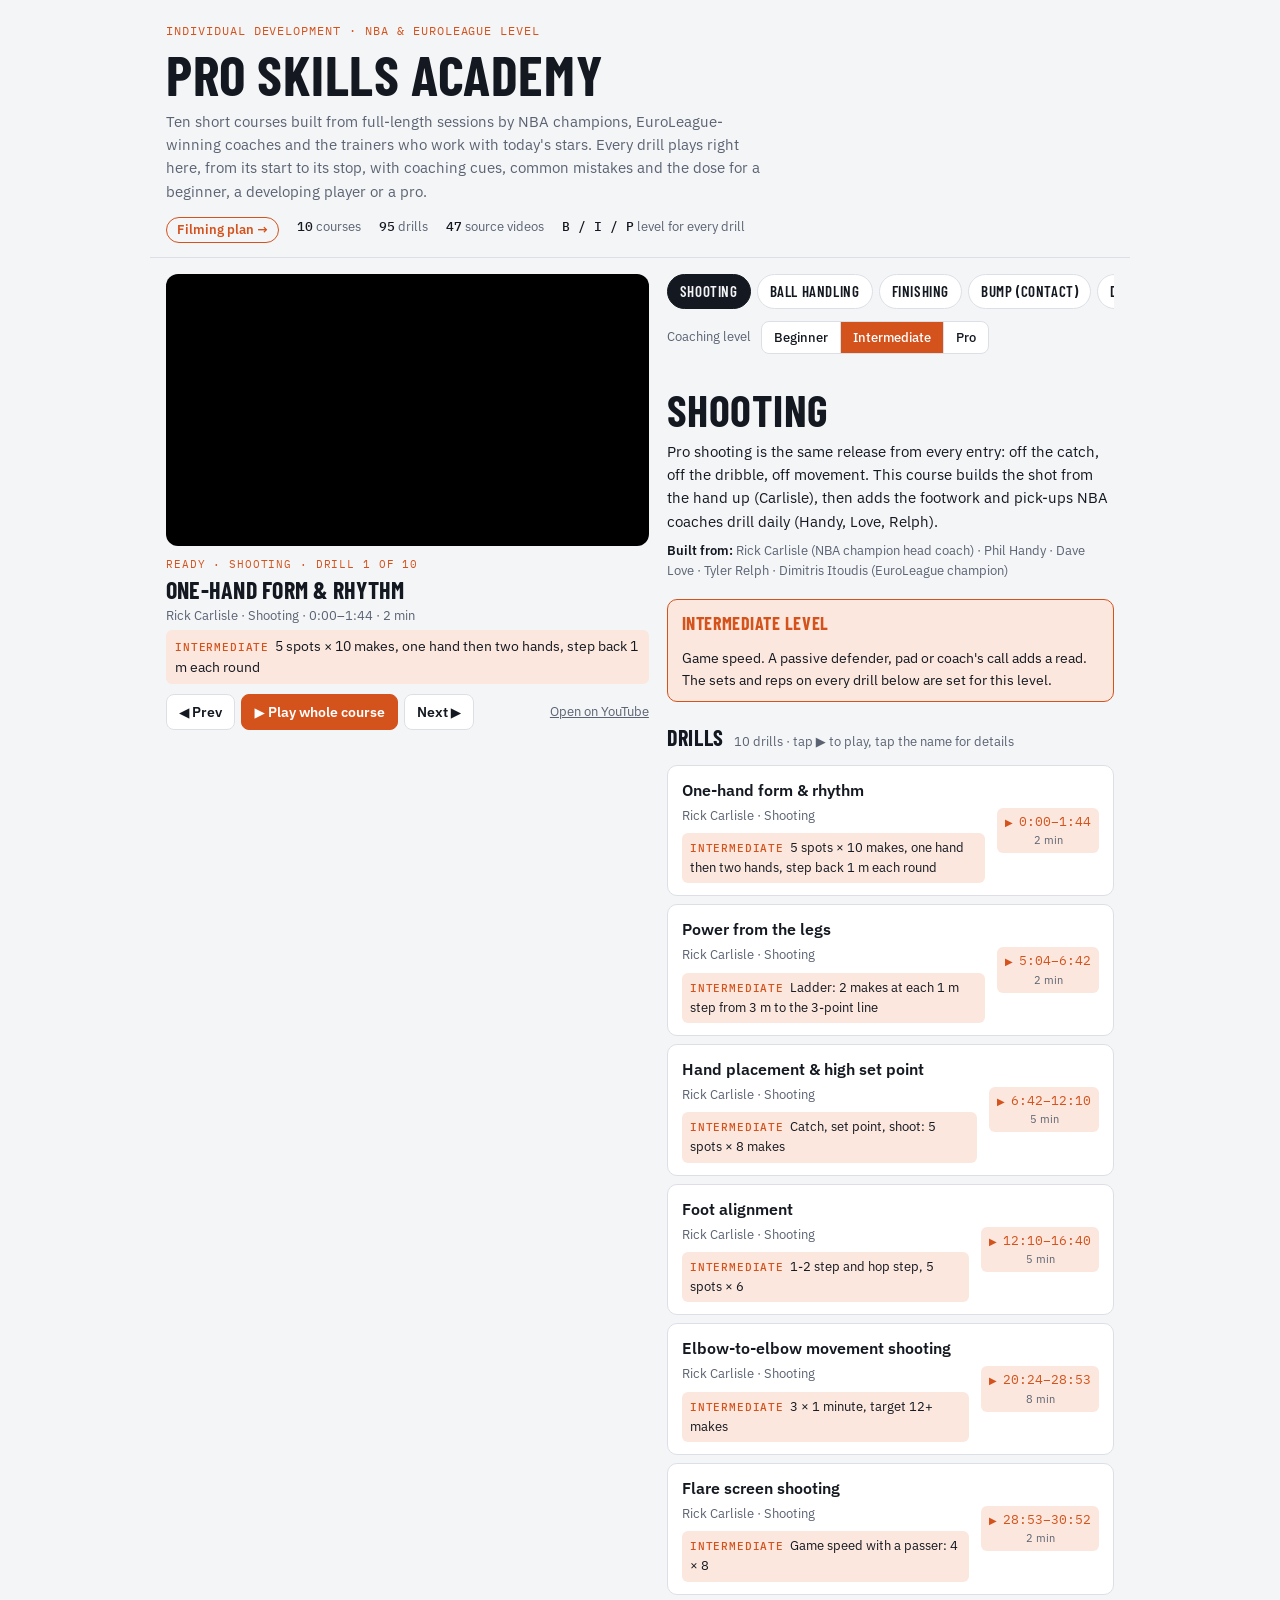
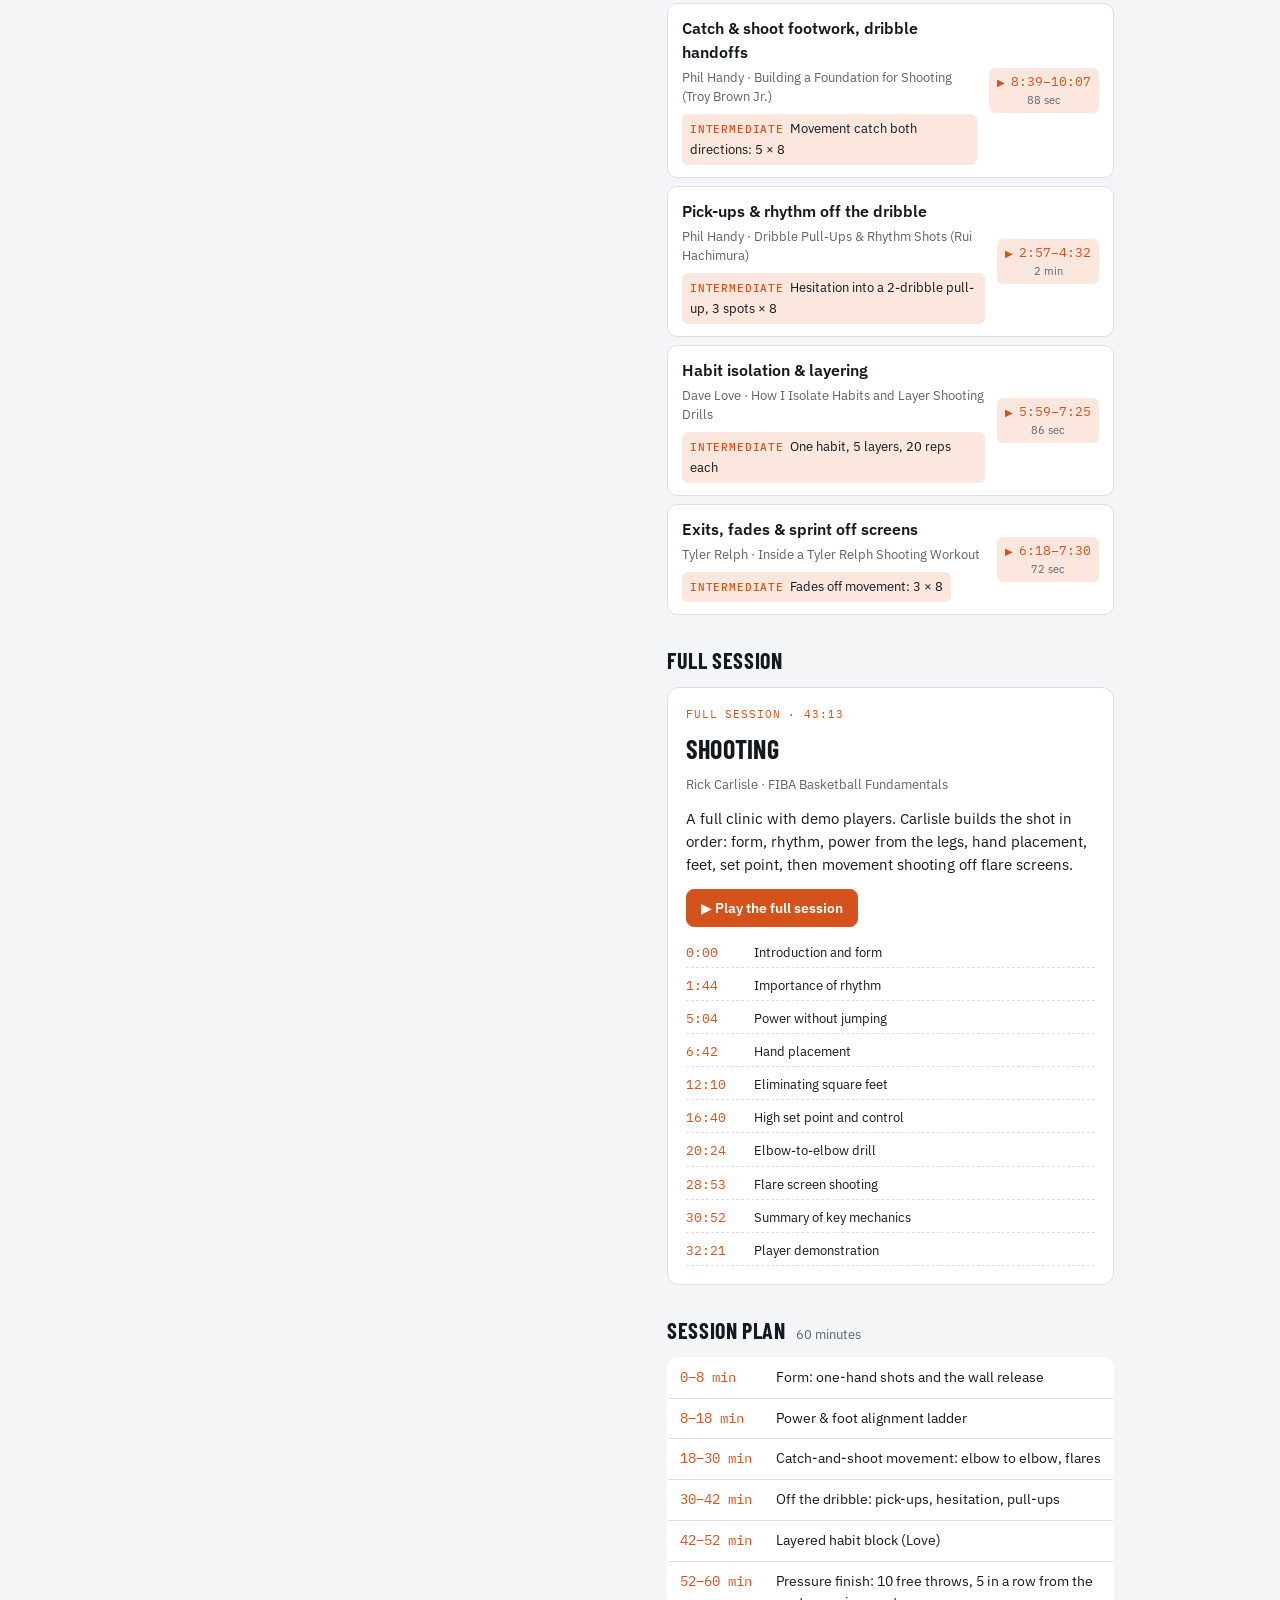
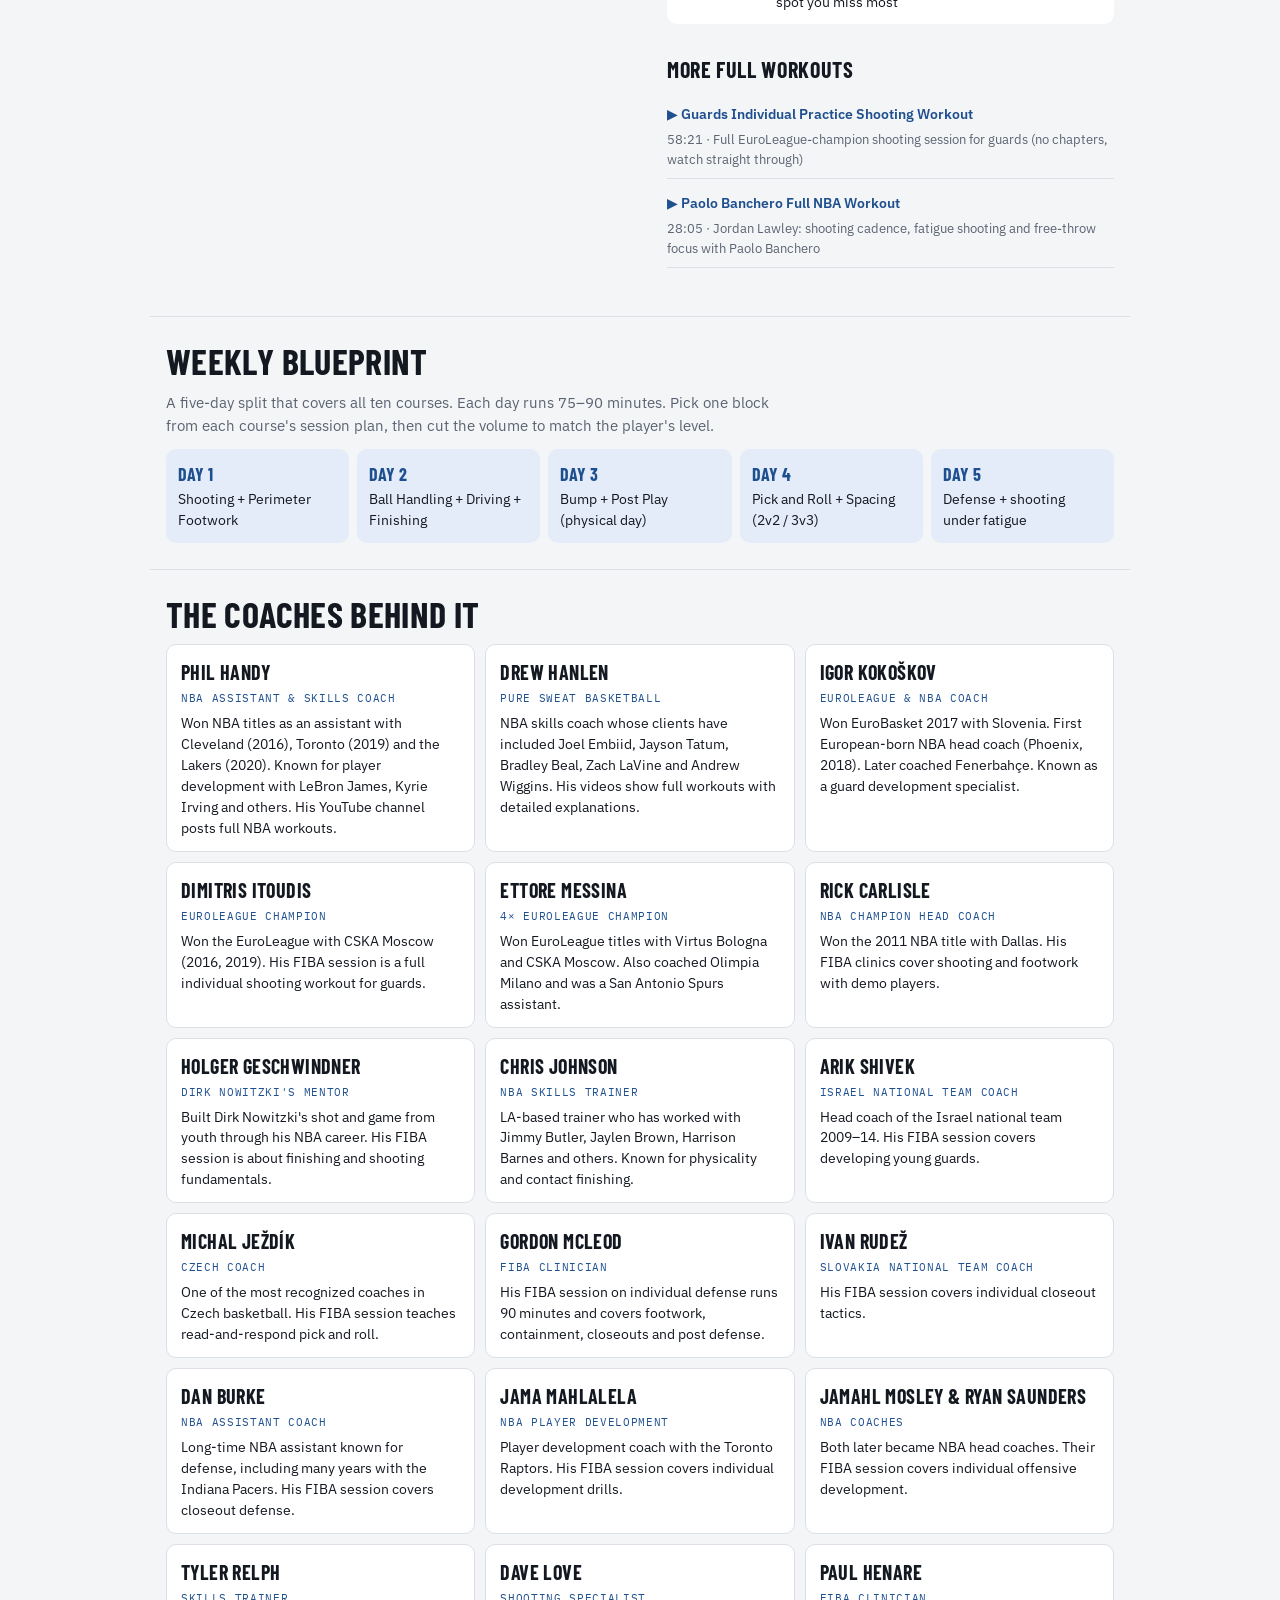
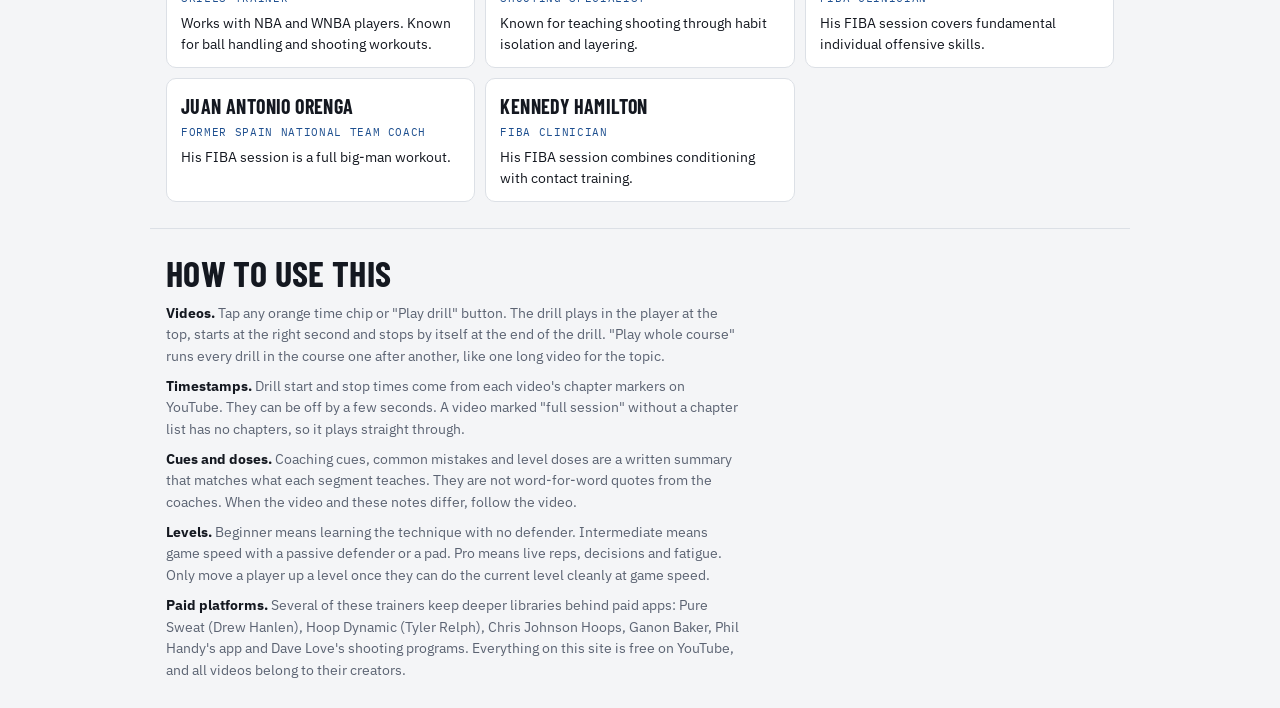
==== commit 196e33b1: "Add filming plan page and support for the coach's own clips - filming.html: a Hebrew shot list for a" ====
--- a/index.html
+++ b/index.html
@@ -8,174 +8,19 @@
 <link rel="preconnect" href="https://fonts.googleapis.com">
 <link rel="preconnect" href="https://fonts.gstatic.com" crossorigin>
 <link rel="stylesheet" href="https://fonts.googleapis.com/css2?family=Barlow+Condensed:wght@600;700&family=IBM+Plex+Mono:wght@500&family=IBM+Plex+Sans:wght@400;500;600&display=swap">
-<style>
-/* Layout: sticky course rail on top, one course at a time below; a coach's clipboard, not a magazine. */
-:root{
-  --bg:#F4F5F7; --surface:#FFFFFF; --ink:#141820; --muted:#5B6372; --line:#DCE0E6;
-  --accent:#D4521C; --accent-soft:#FBE7DD; --accent-ink:#FFFFFF; --court:#1E4F8F; --court-soft:#E3ECF8;
-  --display:"Barlow Condensed","Arial Narrow",Arial,sans-serif;
-  --body:"IBM Plex Sans",system-ui,-apple-system,"Segoe UI",sans-serif;
-  --mono:"IBM Plex Mono",ui-monospace,Consolas,monospace;
-}
-@media (prefers-color-scheme: dark){:root:not([data-theme="light"]){
-  --bg:#0E1116; --surface:#161A21; --ink:#E8EBF0; --muted:#9AA2AF; --line:#2A303A;
-  --accent:#F0773A; --accent-soft:#3A2218; --accent-ink:#140B06; --court:#86AEE6; --court-soft:#1A2638; color-scheme:dark}}
-:root[data-theme="dark"]{
-  --bg:#0E1116; --surface:#161A21; --ink:#E8EBF0; --muted:#9AA2AF; --line:#2A303A;
-  --accent:#F0773A; --accent-soft:#3A2218; --accent-ink:#140B06; --court:#86AEE6; --court-soft:#1A2638; color-scheme:dark}
-*{box-sizing:border-box}
-body{background:var(--bg);color:var(--ink);font-family:var(--body);font-size:15px;line-height:1.55}
-a{color:var(--court)}
-.wrap{max-width:980px;margin:0 auto;padding-left:max(16px,env(safe-area-inset-left,0px));padding-right:max(16px,env(safe-area-inset-right,0px))}
-header.hero{padding-block:28px 18px;border-bottom:1px solid var(--line)}
-.eyebrow{font-family:var(--mono);font-size:12px;letter-spacing:.08em;text-transform:uppercase;color:var(--accent)}
-h1{font-family:var(--display);font-weight:700;font-size:clamp(40px,8vw,64px);line-height:.95;margin:6px 0 10px;letter-spacing:.01em;text-transform:uppercase;text-wrap:balance}
-.lede{max-width:66ch;color:var(--muted);margin:0}
-.facts{display:flex;flex-wrap:wrap;gap:8px 18px;margin-top:14px;font-size:13px;color:var(--muted)}
-.facts b{color:var(--ink);font-family:var(--mono);font-weight:500}
-
-.rail{position:sticky;top:env(safe-area-inset-top,0px);z-index:5;background:var(--bg);border-bottom:1px solid var(--line)}
-.rail-inner{display:flex;flex-direction:column;gap:10px;padding-block:10px}
-.chips{display:flex;gap:6px;overflow-x:auto;scrollbar-width:thin;padding-bottom:2px}
-.chip{flex:0 0 auto;border:1px solid var(--line);background:var(--surface);color:var(--ink);font:600 15px/1 var(--display);letter-spacing:.04em;text-transform:uppercase;padding:9px 12px;border-radius:999px;cursor:pointer}
-.chip[aria-selected="true"]{background:var(--ink);color:var(--bg);border-color:var(--ink)}
-.chip:focus-visible,.seg button:focus-visible,summary:focus-visible,.btn:focus-visible{outline:2px solid var(--accent);outline-offset:2px}
-.levelbar{display:flex;align-items:center;gap:10px;flex-wrap:wrap;font-size:13px;color:var(--muted)}
-.seg{display:inline-flex;border:1px solid var(--line);border-radius:8px;overflow:hidden;background:var(--surface)}
-.seg button{border:0;background:transparent;color:var(--ink);font:500 13px var(--body);padding:7px 12px;cursor:pointer}
-.seg button+button{border-left:1px solid var(--line)}
-.seg button[aria-pressed="true"]{background:var(--accent);color:var(--accent-ink)}
-
-main{padding-block:22px 40px}
-.course-head{display:grid;gap:8px;margin-bottom:18px}
-h2{font-family:var(--display);font-weight:700;font-size:clamp(32px,6vw,44px);line-height:1;margin:0;text-transform:uppercase;letter-spacing:.01em}
-.why{max-width:68ch;margin:0}
-.leads{font-size:13px;color:var(--muted)}
-.leads b{color:var(--ink);font-weight:600}
-
-.feature{background:var(--surface);border:1px solid var(--line);border-radius:12px;padding:18px;display:grid;gap:12px;margin-bottom:26px}
-.feature .tag{font-family:var(--mono);font-size:11px;letter-spacing:.08em;text-transform:uppercase;color:var(--accent)}
-.feature h3{font-family:var(--display);font-size:26px;line-height:1.05;margin:0;text-transform:uppercase;letter-spacing:.01em}
-.feature .meta{font-size:13px;color:var(--muted)}
-.feature p{margin:0;max-width:70ch}
-.btn{display:inline-flex;align-items:center;gap:8px;text-decoration:none;font:600 14px var(--body);border-radius:8px;padding:9px 14px;background:var(--accent);color:var(--accent-ink);border:1px solid var(--accent);width:fit-content}
-.btn.ghost{background:transparent;color:var(--ink);border-color:var(--line)}
-.btn .clock{font-family:var(--mono);font-weight:500}
-.chapters{display:grid;grid-template-columns:repeat(auto-fill,minmax(220px,1fr));gap:4px 16px;margin:0;padding:0;list-style:none;font-size:13px}
-.chapters a{display:flex;gap:10px;text-decoration:none;color:var(--ink);padding:4px 0;border-bottom:1px dashed var(--line)}
-.chapters a span:first-child{font-family:var(--mono);color:var(--accent);min-width:58px;font-variant-numeric:tabular-nums}
-
-h4.sec{font-family:var(--display);font-size:22px;text-transform:uppercase;letter-spacing:.03em;margin:28px 0 10px;display:flex;align-items:baseline;gap:10px}
-h4.sec small{font-family:var(--body);font-size:13px;text-transform:none;letter-spacing:0;color:var(--muted);font-weight:400}
-
-.drills{display:grid;gap:8px}
-details.drill{background:var(--surface);border:1px solid var(--line);border-radius:10px}
-details.drill[open]{border-color:var(--ink)}
-details.drill summary{list-style:none;cursor:pointer;padding:12px 14px;display:grid;grid-template-columns:1fr auto;gap:4px 12px;align-items:center}
-details.drill summary::-webkit-details-marker{display:none}
-.dname{font-weight:600;font-size:15.5px}
-.dsrc{grid-column:1;font-size:12.5px;color:var(--muted)}
-.ddose{grid-column:1;font-size:13px;margin-top:4px;padding:5px 8px;border-radius:6px;background:var(--accent-soft);width:fit-content;max-width:100%}
-.ddose b{font-family:var(--mono);font-size:10.5px;letter-spacing:.08em;text-transform:uppercase;font-weight:500;color:var(--accent);margin-right:6px}
-.lvnote{display:flex;gap:10px;align-items:baseline;flex-wrap:wrap;border:1px solid var(--accent);background:var(--accent-soft);border-radius:10px;padding:10px 14px;font-size:14px;margin-bottom:18px}
-.lvnote b{font-family:var(--display);font-size:18px;text-transform:uppercase;letter-spacing:.03em;color:var(--accent)}
-.dtime{grid-row:1/4;grid-column:2;font-family:var(--mono);font-size:13px;color:var(--accent);background:var(--accent-soft);padding:4px 8px;border-radius:6px;font-variant-numeric:tabular-nums;text-align:center;white-space:nowrap}
-.dtime small{display:block;font-family:var(--body);font-size:11px;color:var(--muted)}
-.dbody{padding:0 14px 16px;display:grid;gap:14px;min-width:0}
-.dbody p{margin:0;max-width:72ch}
-.cols{display:grid;grid-template-columns:1fr 1fr;gap:14px}
-@media (max-width:640px){.cols{grid-template-columns:1fr}}
-.cols h5,.dose h5{font-family:var(--mono);font-size:11px;letter-spacing:.08em;text-transform:uppercase;color:var(--muted);margin:0 0 6px;font-weight:500}
-.cols ul{margin:0;padding-left:18px;display:grid;gap:4px}
-.cols .bad li::marker{color:var(--accent)}
-.dose{display:grid;grid-template-columns:repeat(3,1fr);gap:8px}
-@media (max-width:640px){.dose{grid-template-columns:1fr}}
-.lv{border:1px solid var(--line);border-radius:8px;padding:8px 10px;font-size:13.5px;opacity:.55}
-.lv b{display:block;font-family:var(--mono);font-size:11px;letter-spacing:.08em;text-transform:uppercase;font-weight:500;margin-bottom:2px}
-.lv.on{opacity:1;border-color:var(--accent);background:var(--accent-soft)}
-.links{display:flex;flex-wrap:wrap;gap:8px}
-
-.plan{width:100%;border-collapse:collapse;font-size:14px;background:var(--surface);border:1px solid var(--line);border-radius:10px;overflow:hidden}
-.plan td{padding:9px 12px;border-top:1px solid var(--line);vertical-align:top}
-.plan tr:first-child td{border-top:0}
-.plan td:first-child{font-family:var(--mono);color:var(--accent);white-space:nowrap;width:1%;font-variant-numeric:tabular-nums}
-.tablewrap{overflow-x:auto}
-
-.more{display:grid;gap:6px;margin:0;padding:0;list-style:none}
-.more li{display:flex;flex-wrap:wrap;gap:4px 10px;align-items:baseline;padding:8px 0;border-bottom:1px solid var(--line);font-size:14px}
-.more a{font-weight:600;text-decoration:none}
-.more span{color:var(--muted);font-size:13px}
-
-section.block{border-top:1px solid var(--line);padding-block:26px}
-section.block h2{font-size:clamp(28px,5vw,36px);margin-bottom:12px}
-.trainers{display:grid;grid-template-columns:repeat(auto-fill,minmax(260px,1fr));gap:10px}
-.trainer{background:var(--surface);border:1px solid var(--line);border-radius:10px;padding:12px 14px;font-size:13.5px;min-width:0}
-.trainer h3{font-family:var(--display);font-size:20px;text-transform:uppercase;margin:0 0 2px;letter-spacing:.02em}
-.trainer .role{font-family:var(--mono);font-size:11px;letter-spacing:.06em;text-transform:uppercase;color:var(--court);margin-bottom:6px}
-.trainer p{margin:0}
-.week{display:grid;grid-template-columns:repeat(auto-fill,minmax(170px,1fr));gap:8px}
-.day{background:var(--court-soft);border-radius:10px;padding:12px;font-size:13.5px}
-.day b{font-family:var(--display);font-size:18px;text-transform:uppercase;display:block;color:var(--court)}
-.notes{max-width:72ch;display:grid;gap:8px;font-size:14px;color:var(--muted)}
-.notes p{margin:0}
-@media (prefers-reduced-motion:no-preference){details.drill[open] .dbody{animation:fade .18s ease-out}@keyframes fade{from{opacity:.4}to{opacity:1}}}
-body{margin:0;padding-top:env(safe-area-inset-top,0px);padding-bottom:env(safe-area-inset-bottom,0px)}
-header.hero{padding-block:22px 14px}
-header.hero h1{font-size:clamp(36px,7vw,56px)}
-.layout{display:grid;gap:18px;padding-block:16px 8px}
-.side{min-width:0}
-.rail{position:static;border-bottom:0;background:transparent}
-.rail-inner{padding-block:0 12px}
-.stage{display:grid;gap:10px;min-width:0}
-.screen{aspect-ratio:16/9;max-width:100%;background:#000;border-radius:12px;overflow:hidden}
-.screen iframe,#yt{display:block;width:100%;height:100%;border:0}
-.offline{height:100%;display:flex;flex-direction:column;justify-content:center;gap:8px;padding:16px 20px;color:#E8EBF0;font-size:13.5px;line-height:1.45;overflow:auto}
-.offline b{font-family:var(--display);font-size:22px;text-transform:uppercase;letter-spacing:.02em;color:#F0773A}
-.np{display:grid;gap:4px;min-width:0}
-.np .tag{font-family:var(--mono);font-size:11px;letter-spacing:.08em;text-transform:uppercase;color:var(--accent)}
-.np h3{font-family:var(--display);font-size:24px;line-height:1.05;margin:0;text-transform:uppercase;letter-spacing:.01em}
-.np .meta{font-size:13px;color:var(--muted)}
-.np .npdose{font-size:13.5px;padding:6px 9px;border-radius:6px;background:var(--accent-soft);width:fit-content;max-width:100%}
-.np .npdose b{font-family:var(--mono);font-size:10.5px;letter-spacing:.08em;text-transform:uppercase;font-weight:500;color:var(--accent);margin-right:6px}
-.controls{display:flex;gap:6px;flex-wrap:wrap;align-items:center}
-.ctl{font:600 13.5px var(--body);border:1px solid var(--line);background:var(--surface);color:var(--ink);border-radius:8px;padding:8px 12px;cursor:pointer}
-.ctl.primary{background:var(--accent);border-color:var(--accent);color:var(--accent-ink)}
-.ctl[aria-pressed="true"]{background:var(--ink);border-color:var(--ink);color:var(--bg)}
-.ctl:focus-visible,button.dtime:focus-visible,.chapters button:focus-visible,.linkbtn:focus-visible{outline:2px solid var(--accent);outline-offset:2px}
-.yt-out{font-size:12.5px;color:var(--muted);margin-left:auto}
-.yt-out a{color:var(--muted)}
-@media (min-width:960px){
-  .layout{grid-template-columns:minmax(0,1.08fr) minmax(0,1fr);align-items:start}
-  .stage{position:sticky;top:calc(12px + env(safe-area-inset-top,0px))}
-}
-@media (max-width:959px){
-  .stage{position:sticky;top:env(safe-area-inset-top,0px);z-index:6;background:var(--bg);padding-block:8px 10px;border-bottom:1px solid var(--line)}
-  .np h3{font-size:19px}
-  .np .meta{display:none}
-}
-button.dtime{border:0;cursor:pointer;font:inherit;font-family:var(--mono);font-size:13px}
-button.dtime::before{content:"▶ ";font-size:10px}
-details.drill.playing{border-color:var(--accent);box-shadow:0 0 0 1px var(--accent)}
-details.drill.playing .dname::after{content:" · playing";font-family:var(--mono);font-size:11px;color:var(--accent);font-weight:500}
-.chapters button{all:unset;box-sizing:border-box;display:flex;gap:10px;width:100%;cursor:pointer;padding:4px 0;border-bottom:1px dashed var(--line);color:var(--ink)}
-.chapters button span:first-child{font-family:var(--mono);color:var(--accent);min-width:58px;font-variant-numeric:tabular-nums}
-.chapters button:hover span:last-child{text-decoration:underline}
-.linkbtn{all:unset;cursor:pointer;font-weight:600;color:var(--court)}
-.linkbtn:hover{text-decoration:underline}
-button.btn{cursor:pointer;font-family:var(--body)}
-</style>
+<link rel="stylesheet" href="style.css">
 </head>
 <body>
 <header class="hero wrap">
   <div class="eyebrow">Individual development · NBA &amp; EuroLeague level</div>
   <h1>Pro Skills Academy</h1>
   <p class="lede">Ten short courses built from full-length sessions by NBA champions, EuroLeague-winning coaches and the trainers who work with today's stars. Every drill plays right here, from its start to its stop, with coaching cues, common mistakes and the dose for a beginner, a developing player or a pro.</p>
-  <div class="facts"><span><b>10</b> courses</span><span><b id="nDrills">0</b> drills</span><span><b id="nVideos">0</b> source videos</span><span><b>B / I / P</b> level for every drill</span></div>
+  <div class="facts"><a class="filmlink" href="filming.html">Filming plan →</a><span><b>10</b> courses</span><span><b id="nDrills">0</b> drills</span><span><b id="nVideos">0</b> source videos</span><span><b>B / I / P</b> level for every drill</span></div>
 </header>
 
 <div class="layout wrap">
   <aside class="stage" aria-label="Player">
-    <div class="screen"><div id="yt"></div></div>
+    <div class="screen"><div id="yt"></div><video id="myv" playsinline controls preload="metadata" hidden></video></div>
     <div class="np" id="np"></div>
     <div class="controls">
       <button type="button" class="ctl" id="prev">◀ Prev</button>
@@ -221,623 +66,16 @@
   </div>
 </section>
 <script src="https://www.youtube.com/iframe_api"></script>
+<script src="data.js"></script>
+<script src="videos.js"></script>
 <script>
-const V={
- carlisleShoot:{id:"kxWNw9YDuW0",title:"Shooting",who:"Rick Carlisle",len:"43:13",src:"FIBA Basketball Fundamentals"},
- itoudis:{id:"F60bfB5AbTE",title:"Guards Individual Practice Shooting Workout",who:"Dimitris Itoudis",len:"58:21",src:"FIBA Basketball Fundamentals"},
- loveClinic:{id:"a1SN2BwyQ90",title:"How I Isolate Habits and Layer Shooting Drills",who:"Dave Love",len:"48:42",src:"Basketball Immersion clinic"},
- loveCollege:{id:"VEuCZaybELE",title:"A College Workout with Shooting Coach Dave Love",who:"Dave Love",len:"28:00",src:"Coach Dave Love"},
- handyTroy:{id:"AxfnmUad7PI",title:"Building a Foundation for Shooting (Troy Brown Jr.)",who:"Phil Handy",len:"15:20",src:"Phil Handy"},
- handyRui:{id:"DNDSkCzzv6w",title:"Dribble Pull-Ups & Rhythm Shots (Rui Hachimura)",who:"Phil Handy",len:"15:57",src:"Phil Handy"},
- relphShoot:{id:"ojfiSHYogBo",title:"Inside a Tyler Relph Shooting Workout",who:"Tyler Relph",len:"11:15",src:"Tyler Relph's Hoop Dynamic"},
- banchero:{id:"imKJ_VzG_10",title:"Paolo Banchero Full NBA Workout",who:"Jordan Lawley",len:"28:05",src:"JLawBball"},
- kokoGuards:{id:"0bUl4ZtIPL8",title:"Drills for Guards",who:"Igor Kokoškov",len:"1:23:02",src:"FIBA Basketball Fundamentals"},
- handyHandle:{id:"Dk65Bq24OyQ",title:"Get Your Handle Right (at-home)",who:"Phil Handy",len:"14:42",src:"Phil Handy"},
- relphHandle:{id:"ek53ViL-_aM",title:"30-Minute Ball Handling Routine",who:"Tyler Relph",len:"29:00",src:"Tyler Relph's Hoop Dynamic"},
- henare:{id:"DG-F_H5CUyI",title:"Fundamental Individual Offensive Skills",who:"Paul Henare",len:"33:20",src:"FIBA Basketball Fundamentals"},
- handyTHT:{id:"GHnu1zWY3GQ",title:"Master Your Footwork & Pace (Talen Horton-Tucker)",who:"Phil Handy",len:"22:39",src:"Phil Handy"},
- ganonFiba:{id:"x2x7Xs4FXzA",title:"Individual Workout",who:"Ganon Baker",len:"1:04:11",src:"FIBA Basketball Fundamentals"},
- holger:{id:"3ovdCW6_TQU",title:"Are You Sure We Teach the Shooting?",who:"Holger Geschwindner",len:"1:05:31",src:"FIBA Basketball Fundamentals"},
- handyITfin:{id:"uiq6yY0fzdQ",title:"Add These Finishes to Your Game (Isaiah Thomas)",who:"Phil Handy",len:"15:45",src:"Phil Handy"},
- nashRim:{id:"Pk9jqirm2t0",title:"How to Score Around the Rim (Steve Nash)",who:"Phil Handy & Steve Nash",len:"9:11",src:"Phil Handy"},
- hanlenJass:{id:"ue-tN-OIFHk",title:"Drew Hanlen Puts Me Through an NBA Workout",who:"Drew Hanlen",len:"54:21",src:"Tristan Jass"},
- hamilton:{id:"dW6mtrPcQOs",title:"Conditioning Drills and Skills",who:"Kennedy Hamilton",len:"36:44",src:"FIBA Basketball Fundamentals"},
- cjClowney:{id:"KaDML_z7Ma0",title:"Noah Clowney Full Big Man Workout",who:"Chris Johnson",len:"26:18",src:"ChrisJohnsonHoops"},
- handyShield:{id:"5xdChQJPtjo",title:"How to Shield off Defenders",who:"Phil Handy",len:"10:56",src:"Phil Handy"},
- haliHanlen:{id:"_InoNT4t3lM",title:"Back in the Lab with Drew Hanlen",who:"Drew Hanlen & Tyrese Haliburton",len:"22:14",src:"Tyrese Haliburton"},
- shivek:{id:"h9IQ4aGcdZE",title:"Developing Young Guards",who:"Arik Shivek",len:"1:03:37",src:"FIBA Basketball Fundamentals"},
- brinec:{id:"vLiTu6Z01ZM",title:"Power Exercises for the First Step",who:"Tomaž Brinec",len:"50:50",src:"FIBA Basketball Fundamentals"},
- mosley:{id:"Wfu_iy_EzTg",title:"Individual Offensive Development",who:"Jamahl Mosley & Ryan Saunders",len:"53:03",src:"FIBA Basketball Fundamentals"},
- juju:{id:"yulszU0qunA",title:"Scoring off the Pick & Roll: Counters (Juju Watkins, Quinn Cook)",who:"Phil Handy",len:"13:27",src:"Phil Handy"},
- carlisleFoot:{id:"FWc2TFi2a9A",title:"Footwork",who:"Rick Carlisle",len:"40:29",src:"FIBA Basketball Fundamentals"},
- handyITfoot:{id:"-c1H8w5DYyc",title:"Master Your Footwork and Jump Shot (Isaiah Thomas)",who:"Phil Handy",len:"17:17",src:"Phil Handy"},
- handyMorris:{id:"MguFFtJDa5s",title:"Footwork, Pick-Ups & Scoring off Screens (Markieff Morris)",who:"Phil Handy",len:"15:06",src:"Phil Handy"},
- matehaere:{id:"S29pdlcH0wg",title:"Offensive and Defensive Individual Footwork",who:"Brent Matehaere",len:"30:35",src:"FIBA Basketball Fundamentals"},
- messina:{id:"XwZriAAESf4",title:"Spacing & Timing",who:"Ettore Messina",len:"24:41",src:"FIBA Basketball Fundamentals"},
- rip:{id:"rgjBPwknyzg",title:"Rip Hamilton Explains Off-Ball Movement",who:"Richard Hamilton",len:"24:05",src:"NBA × Thinking Basketball"},
- plaza:{id:"obv2YyGv9oU",title:"Using the Off-Ball Screen",who:"Joan Plaza",len:"1:09:20",src:"FIBA Basketball Fundamentals"},
- handyCatch:{id:"SiA0LjRZdkQ",title:"How to Score off the Catch (Juju Watkins, Chelsea Gray)",who:"Phil Handy",len:"13:26",src:"Phil Handy"},
- ruiz:{id:"Wh9xP3_o83U",title:"Drills for Shooting, Passing and Spacing",who:"Joaquín Ruiz Lorente",len:"1:00:24",src:"FIBA Basketball Fundamentals"},
- jezdik:{id:"5sKKaZDbvd8",title:"Read and Respond P&R",who:"Michal Ježdík",len:"1:01:41",src:"FIBA Basketball Fundamentals"},
- nashPnr:{id:"_TPj__N5P-4",title:"How to Score in the Pick and Roll (Steve Nash)",who:"Phil Handy & Steve Nash",len:"10:02",src:"Phil Handy"},
- handyFilay:{id:"qo5fV2Wdwrc",title:"Cutbacks & Passing Reads in the Pick and Roll",who:"Phil Handy",len:"12:01",src:"Phil Handy"},
- mahlalela:{id:"DgEMApKZK70",title:"Individual Development Drills",who:"Jama Mahlalela",len:"32:44",src:"FIBA Basketball Fundamentals"},
- repesa:{id:"EKNe4eoZ158",title:"Moves for Centers Following Picks",who:"Jasmin Repeša",len:"1:09:13",src:"FIBA Basketball Fundamentals"},
- frank:{id:"V398QG_gmoE",title:"Pick 'n' Roll Offense",who:"Lawrence Frank",len:"1:12:46",src:"FIBA Basketball Fundamentals"},
- mcleod:{id:"D4TX7F1cnT4",title:"Individual Defense",who:"Gordon McLeod",len:"1:29:36",src:"FIBA Basketball Fundamentals"},
- rudez:{id:"zvXhp6YQ_0o",title:"Individual Tactics in Close-Out Situations",who:"Ivan Rudež",len:"46:18",src:"FIBA Basketball Fundamentals"},
- burke:{id:"4RuYhzwnzDE",title:"Closeout Defense",who:"Dan Burke",len:"28:07",src:"FIBA Basketball Fundamentals"},
- patrick:{id:"Y4bjiuzrpyg",title:"Individual Defensive Improvement",who:"John Patrick",len:"51:05",src:"FIBA Basketball Fundamentals"},
- kokoDef:{id:"wpKJpWbGg1M",title:"Set of Drills for Defense",who:"Igor Kokoškov",len:"1:14:33",src:"FIBA Basketball Fundamentals"},
- orenga:{id:"RKMCM8GbuKI",title:"Big Man Workout",who:"Juan Antonio Orenga",len:"1:13:44",src:"FIBA Basketball Fundamentals"}
-};
-// Chapter start times (seconds) and video length, used to find where each drill ends.
-const CH={
- carlisleShoot:[[0,104,304,402,730,1000,1224,1733,1852,1941],2593],
- loveClinic:[[0,128,240,359,445,571,682,842,1000,1173,1280,1413,1593,1709,1863,1980],2922],
- loveCollege:[[0,84,204,307,379,466,630,737,842,950,1048,1142,1372,1463,1540],1680],
- handyTroy:[[0,23,88,128,220,303,367,441,519,607,718,801],920],
- handyRui:[[0,81,177,272,394,504,620,756],957],
- relphShoot:[[0,137,220,308,378,450,547],675],
- banchero:[[0,75,234,357,593,809,975,1129,1413,1510],1685],
- kokoGuards:[[0,96,305,449,569,691,869,1026,1138,1381,1528,1713,1858,2056,2178,2336,2543,2642,2875,3025,3130,3235,3364,3469,3761,3862,4022,4178,4450,4562,4737,4841,4941],4982],
- handyHandle:[[0,77,212,335,389,471,553,653,697,813],882],
- relphHandle:[[0,94,212,354,497,724,949,1156,1424,1638],1740],
- henare:[[0,207,407,581,747,1136,1467,1776],2000],
- handyTHT:[[0,35,96,210,265,351,431,527,633,719,808,925,1023,1109,1179],1359],
- holger:[[0,287,473,720,1055,1246,1422,1742,2235,2482,2773,3033,3326],3931],
- handyITfin:[[0,29,151,231,358,437,516,572,664,781],945],
- nashRim:[[0,36,131,206,286,395,481],551],
- hanlenJass:[[0,129,492,805,1073,1390,1773,2015,2431,2652,3104],3261],
- hamilton:[[0,159,439,761,1034,1376,1774],2204],
- cjClowney:[[0,36,208,306,383,477,566,663,766,881,1047,1116,1218,1338,1533],1578],
- handyShield:[[0,77,125,183,242,309,373,466,567],656],
- haliHanlen:[[0,73,143,224,289,380,450,554,625,665,748,855,927,1055,1133,1205],1334],
- shivek:[[0,145,317,538,709,963,1144,1310,1555,2112,2364,2792,3210,3555],3817],
- mosley:[[0,302,550,1054,1583,2241,2744],3183],
- juju:[[0,20,84,134,206,278,335,417,506,602,675],807],
- carlisleFoot:[[0,185,511,743,1012,1243,1501,1841,2224],2429],
- handyITfoot:[[0,93,195,272,350,425,503,580,687,895],1037],
- handyMorris:[[0,33,164,289,380,512,616,720,818],906],
- matehaere:[[0,129,328,476,641,818,1043,1295,1519],1835],
- messina:[[0,252,372,657,963,1305],1481],
- rip:[[0,64,209,350,517,675,883,1022],1445],
- plaza:[[0,34,891,1624,2470,2846],4160],
- handyCatch:[[0,105,170,285,370,506,649],806],
- ruiz:[[0,136,413,876,1146,1271,1716,1947,2248,2440,2720,2867,3158,3525],3624],
- jezdik:[[0,46,248,462,611,746,1024,1433,1479,2023,2181,2457,2890,3160,3311,3485,3565],3701],
- handyFilay:[[0,88,183,267,349,477,629],721],
- mahlalela:[[0,71,198,389,659,828,1058,1165,1335,1435,1628,1818],1964],
- repesa:[[0,1449,2596,2663,2811,2928,2953],4153],
- frank:[[0,1183,2186,3041],4366],
- mcleod:[[0,122,393,644,1006,1345,1555,1888,2245,2724,3011,3451,3810],5376],
- rudez:[[0,97,173,262,308,398,444,543,690,736,860,967,1051,1200,1315,1463,1553,1695,1813,1996,2124,2249,2360,2548],2778],
- burke:[[0,177,427,651,872,1081,1291],1687],
- patrick:[[0,340,678,871,1509,1991,2436],3065]
-};
-// End of the drill segment = next chapter start after t (null when the video has no chapters).
-const segEnd=(k,t)=>{const c=CH[k];if(!c)return null;const n=c[0].find(x=>x>t+5);return n||c[1]};
-const mins=s=>s<90?`${s} sec`:`${Math.round(s/60)} min`;
-const fmt=s=>{const h=Math.floor(s/3600),m=Math.floor(s%3600/60),x=String(s%60).padStart(2,"0");return h?`${h}:${String(m).padStart(2,"0")}:${x}`:`${m}:${x}`};
-const url=(k,t)=>`https://www.youtube.com/watch?v=${V[k].id}${t?`&t=${t}s`:""}`;
-
-const C=[
-{key:"shooting",name:"Shooting",
- why:"Pro shooting is the same release from every entry: off the catch, off the dribble, off movement. This course builds the shot from the hand up (Carlisle), then adds the footwork and pick-ups NBA coaches drill daily (Handy, Love, Relph).",
- leads:"Rick Carlisle (NBA champion head coach) · Phil Handy · Dave Love · Tyler Relph · Dimitris Itoudis (EuroLeague champion)",
- feature:{v:"carlisleShoot",note:"A full clinic with demo players. Carlisle builds the shot in order: form, rhythm, power from the legs, hand placement, feet, set point, then movement shooting off flare screens.",
-  ch:[[0,"Introduction and form"],[104,"Importance of rhythm"],[304,"Power without jumping"],[402,"Hand placement"],[730,"Eliminating square feet"],[1000,"High set point and control"],[1224,"Elbow-to-elbow drill"],[1733,"Flare screen shooting"],[1852,"Summary of key mechanics"],[1941,"Player demonstration"]]},
- drills:[
-  {n:"One-hand form & rhythm",v:"carlisleShoot",t:0,also:[["carlisleShoot",104]],d:"Close-range, one-hand shots to groove the release, then the same motion with rhythm so the shot is one continuous movement.",
-   c:["Ball on the finger pads, with a gap under the palm","Elbow under the ball, wrist loaded back","Hold the follow-through until the ball hits the rim","Dip and rise in one count, with no pause at the top"],
-   m:["Guide hand pushes the ball (side spin)","Moving back before 3 swishes in a row"],
-   lv:{b:"3 spots × 10 makes from 1–2 m, one hand",i:"5 spots × 10 makes, one hand then two hands, step back 1 m each round",p:"50 makes, move back only after 3 swishes in a row; finish at the 3-point line"}},
-  {n:"Power from the legs",v:"carlisleShoot",t:304,d:"Carlisle shows how to generate range from the legs and timing instead of jumping higher or pushing with the arms.",
-   c:["Bend the knees on the catch, not after it","Legs and arms rise together","Land where you took off, or slightly forward"],
-   m:["Arms do all the work at long range","Kicking the legs or drifting sideways"],
-   lv:{b:"10 shots each at mid-range, elbow and 3-point line, form only",i:"Ladder: 2 makes at each 1 m step from 3 m to the 3-point line",p:"10 deep 3s per spot, keeping the same release as your mid-range shot"}},
-  {n:"Hand placement & high set point",v:"carlisleShoot",t:402,also:[["carlisleShoot",1000]],d:"Placing the shooting and guide hands, then a consistent, high set point the defender can't reach.",
-   c:["Thumbs relaxed, guide hand on the side","Set point above the forehead and in line with the shooting eye","Same set point on every shot type"],
-   m:["Thumb flick from the guide hand","Ball drops behind the head (slow release)"],
-   lv:{b:"Wall release: 3 × 20 reps",i:"Catch, set point, shoot: 5 spots × 8 makes",p:"Shoot over a raised hand or pad: 40 contested reps"}},
-  {n:"Foot alignment",v:"carlisleShoot",t:730,d:"Getting off flat, square feet into a balanced stance lined up with the shooting side.",
-   c:["Feet under the hips, slightly staggered","Toes aim at the rim, shooting foot a touch ahead","Weight on the balls of the feet"],
-   m:["Wide stance that kills the lift","Feet change from shot to shot"],
-   lv:{b:"Catch from a toss, freeze the stance, then shoot: 30 reps",i:"1-2 step and hop step, 5 spots × 6",p:"Same footwork after a sprint, on 25 reps at game speed"}},
-  {n:"Elbow-to-elbow movement shooting",v:"carlisleShoot",t:1224,d:"Sprint elbow to elbow, catch and shoot. The first test of the shot while moving.",
-   c:["Square up in the air, or with an inside-foot pivot","Show your hands before the catch","Hips down before the ball arrives"],
-   m:["Fading on the shot","Catching upright, then dipping (slow)"],
-   lv:{b:"2 × 1 minute, count makes",i:"3 × 1 minute, target 12+ makes",p:"Make 10 in a row, or restart after a free throw"}},
-  {n:"Flare screen shooting",v:"carlisleShoot",t:1733,d:"Using a flare screen to get a catch-and-shoot 3 while moving away from the ball.",
-   c:["Set the defender up before the flare","Drift wide and get your feet set on the catch","Shoot on the way up, never on the way down"],
-   m:["Flaring flat and too close","Rushing before the feet land"],
-   lv:{b:"Walk-through with a chair as the screen: 20 reps",i:"Game speed with a passer: 4 × 8",p:"Read the chaser: flare 3, or curl and pull up, against a live defender"}},
-  {n:"Catch & shoot footwork, dribble handoffs",v:"handyTroy",t:519,also:[["handyTroy",718]],d:"Phil Handy's catch-and-shoot details with Troy Brown Jr., then shooting out of dribble handoffs.",
-   c:["Feet ready before the ball arrives","Inside-foot pivot when coming toward the passer","Hug the handoff and turn the corner tight"],
-   m:["Catching flat-footed","Wide arc around the handoff"],
-   lv:{b:"Static catch: 5 spots × 6",i:"Movement catch both directions: 5 × 8",p:"Handoff into a 3 or a one-dribble pull-up, decided by the defender"}},
-  {n:"Pick-ups & rhythm off the dribble",v:"handyRui",t:177,also:[["handyRui",272],["handyRui",394]],d:"With Rui Hachimura: picking the ball up in rhythm off one or two dribbles, then hesitation into the pull-up.",
-   c:["Pick the ball up on the outside hip, away from the defender","Last dribble hard and low","Stop on a 1-2 or a hop, depending on speed"],
-   m:["Floating on the pull-up","Extra dribble before the pick-up"],
-   lv:{b:"1-dribble pull-up each way: 2 × 10",i:"Hesitation into a 2-dribble pull-up, 3 spots × 8",p:"Pull-ups off a live closeout: 30 reps, 60% target"}},
-  {n:"Habit isolation & layering",v:"loveClinic",t:359,also:[["loveClinic",571],["loveCollege",466],["loveCollege",842]],d:"Dave Love's method: isolate one habit, then add layers (movement, catch, dribble, defender) without losing it. The college workout shows it live: fast ABC drills, then pound-dribble into the shot.",
-   c:["Train one habit per block","Add only one layer at a time","Make every rep look like a game rep"],
-   m:["Changing three things at once","Endless static form shooting"],
-   lv:{b:"One habit, 3 layers, 15 reps each",i:"One habit, 5 layers, 20 reps each",p:"Habit under fatigue: layer 5 is a live defender"}},
-  {n:"Exits, fades & sprint off screens",v:"relphShoot",t:378,also:[["relphShoot",450],["relphShoot",547]],d:"Tyler Relph's shot-maker details: exit and fade variations, sprinting off screens and reading timing.",
-   c:["Sprint into the catch and slow down only at the last step","Fade with the shoulders level","Read the defender's top foot"],
-   m:["Jogging off screens","Over-fading on open shots"],
-   lv:{b:"Exit shot: 2 × 10 each side",i:"Fades off movement: 3 × 8",p:"Continuous screen sprints: 2 minutes, target 15+ makes"}}
- ],
- plan:[["0–8","Form: one-hand shots and the wall release"],["8–18","Power & foot alignment ladder"],["18–30","Catch-and-shoot movement: elbow to elbow, flares"],["30–42","Off the dribble: pick-ups, hesitation, pull-ups"],["42–52","Layered habit block (Love)"],["52–60","Pressure finish: 10 free throws, 5 in a row from the spot you miss most"]],
- more:[["itoudis","Full EuroLeague-champion shooting session for guards (no chapters, watch straight through)"],["banchero",234,"Jordan Lawley: shooting cadence, fatigue shooting and free-throw focus with Paolo Banchero"]]
-},
-{key:"handling",name:"Ball Handling",
- why:"At the top level, handling is for balance, change of pace and reading the defender, not for show. Kokoškov's guard session builds the base, Handy and Relph give the daily reps, and Henare adds partner pressure.",
- leads:"Igor Kokoškov (EuroBasket gold coach, NBA head coach) · Phil Handy · Tyler Relph · Paul Henare",
- feature:{v:"kokoGuards",note:"An 83-minute guard session from a coach who took Slovenia to EuroBasket gold. It starts with balance, then moves through separation, counters and finishing combinations. The chapters below cover the handling sections. The finishing chapters are used in the Finishing course.",
-  ch:[[96,"Pre-practice balance routine"],[305,"Shot separation techniques"],[1026,"Hesitation and reading defense"],[1139,"Advanced ball handling counters"],[1714,"Passing and ball control"],[1858,"Team ball handling drills"],[2056,"Core stability and pressure"],[2178,"Advanced dribbling sequences"],[2337,"Stationary body fakes"]]},
- drills:[
-  {n:"Balance routine",v:"kokoGuards",t:96,d:"Kokoškov's pre-practice balance work. Every move starts and ends in a balanced stance.",
-   c:["Nose over the toes, chest up","Stance just outside shoulder width","Finish every move in the same stance you started in"],
-   m:["Bending at the waist instead of the knees","Feet too narrow on changes of direction"],
-   lv:{b:"5 minutes, every practice",i:"Add a ball and eyes up",p:"Add contact from a pad on every change"}},
-  {n:"Pound ladder series",v:"handyHandle",t:77,also:[["handyHandle",212],["handyHandle",389],["handyHandle",553]],d:"Phil Handy's at-home series: pound cross, one-hand cross, pound between the legs, figure eight and chops. No hoop needed.",
-   c:["Pound hard, waist-high or lower","Keep the off arm up as a shield","Eyes up the whole time"],
-   m:["Soft dribbles that float","Looking at the ball"],
-   lv:{b:"30 seconds per move, both hands",i:"45 seconds per move, add a tennis-ball toss",p:"60 seconds per move with no mistakes, or restart"}},
-  {n:"Stationary & partner pressure",v:"henare",t:207,also:[["henare",407]],d:"Paul Henare's stationary base, then partner drills where a teammate reaches, slaps and crowds the ball.",
-   c:["Protect with the body, not just the hand","Change hands away from the reach","Stay low when a partner bumps you"],
-   m:["Standing up under pressure","Turning your back fully (no vision)"],
-   lv:{b:"Light reach, 3 × 30 seconds",i:"Active hands and bumps, 4 × 30 seconds",p:"Partner fouls on purpose: 5 × 30 seconds, no turnovers"}},
-  {n:"Singles to combos",v:"relphHandle",t:94,also:[["relphHandle",212],["relphHandle",354],["relphHandle",497]],d:"Tyler Relph's progression: single moves (through the legs, behind the back), then combinations.",
-   c:["Master each single before combining","Each move travels forward, not just side to side","Sell the move with the head and shoulders"],
-   m:["Combos with no purpose","Moves that drift backwards"],
-   lv:{b:"3 singles × 10 each way",i:"2-move combos, 8 reps each",p:"3-move combos into a finish or pull-up"}},
-  {n:"Split, speed stop & inverted drop",v:"relphHandle",t:724,also:[["relphHandle",949],["relphHandle",1156]],d:"Splitting gaps, stopping on a dime and the inverted-drop combo.",
-   c:["Stop with the inside foot first","Lower the hips to stop, don't lean back","Explode out of the drop"],
-   m:["Sliding through the stop (a travel risk)","Upright after the split"],
-   lv:{b:"Walk-through, 10 reps each",i:"Game speed through cones, 3 × 6",p:"Through two live defenders (split)"}},
-  {n:"Shift & speed",v:"handyTHT",t:96,also:[["handyTHT",210]],d:"Change of pace with Talen Horton-Tucker: shifts, speed bursts and double between-the-legs combos.",
-   c:["Slow, then fast. Pace beats speed","Push the ball out on the burst","Keep the shoulders low through the shift"],
-   m:["One speed all the time","Dribble too high on the burst"],
-   lv:{b:"Shift and go, half court: 3 × 4",i:"Full court with 2 pace changes",p:"Shift on a defender's reach, live 1-on-1 from the wing"}},
-  {n:"Hesitation & reading the defender",v:"kokoGuards",t:1026,also:[["kokoGuards",1139]],d:"Using the hesitation to read the defender's feet, then counters when the first move is taken away.",
-   c:["Hesitate with the eyes and shoulders","Read the defender's top foot","Have a counter ready for each move"],
-   m:["Hesitating with no change of speed","Ignoring what the defense gives"],
-   lv:{b:"Hesitation and go, 10 reps each way",i:"Coach points a direction mid-move: 3 × 8",p:"Live 1-on-1 with three dribbles max"}},
-  {n:"Core stability under pressure",v:"kokoGuards",t:2056,d:"Dribbling while absorbing pressure and contact, keeping the core strong.",
-   c:["Brace the core before contact","Ball on the far side","Short, strong dribbles"],
-   m:["Losing posture on a bump","Exposing the ball on contact"],
-   lv:{b:"Light pad pushes",i:"Pad hits on every dribble",p:"Full-court pressure with bumps"}},
-  {n:"Dribble competition finisher",v:"relphHandle",t:1424,also:[["relphHandle",1638]],d:"Ends the session with a competitive dribble game and rapid-fire crossovers.",
-   c:["Compete without losing technique","Attack the other player's ball while protecting your own"],
-   m:["Sloppy fundamentals when tired"],
-   lv:{b:"2 rounds",i:"4 rounds",p:"6 rounds + 60 seconds of rapid crossovers"}}
- ],
- plan:[["0–5","Balance routine"],["5–17","Pound ladder (stationary)"],["17–27","Partner pressure"],["27–40","Singles to combos + shift and speed"],["40–50","Hesitation reads, split and stop"],["50–60","Core-stability pressure + competition"]],
- more:[["ganonFiba","Ganon Baker's full FIBA individual workout (no chapters, watch straight through)"],["kokoGuards",2178,"Kokoškov: advanced dribbling sequences and stationary body fakes"]]
-},
-{key:"finishing",name:"Finishing",
- why:"NBA and EuroLeague guards finish with angles, timing and touch, not just athleticism. This course goes from wrist action and soft touch (the coach who built Dirk Nowitzki) to the floater and Euro step packages Phil Handy runs with Isaiah Thomas and Steve Nash.",
- leads:"Holger Geschwindner (Dirk Nowitzki's mentor) · Phil Handy with Steve Nash & Isaiah Thomas · Igor Kokoškov · Drew Hanlen",
- feature:{v:"holger",note:"Despite the title, most of this session is about the finish: layup fundamentals, wrist action, protecting the ball on the drive and soft touch, and it ends with jump-shot mechanics.",
-  ch:[[0,"Layup fundamentals"],[287,"Mastering wrist action"],[473,"Elbow aiming technique"],[720,"Driving and protection"],[1055,"Advanced layup drills"],[1246,"Finishing at the rim"],[1422,"One-on-one demonstration"],[1742,"Ball handling and moves"],[2235,"Soft touch finishing"],[2482,"Underhand to overhand"],[2773,"Fake drive finishing"],[3033,"Jump shot mechanics"]]},
- drills:[
-  {n:"Layup base & wrist action",v:"holger",t:0,also:[["holger",287],["holger",473]],d:"Geschwindner's fundamentals: takeoff, carrying the ball high, wrist action and aiming with the elbow.",
-   c:["Carry the ball high and away from the defender","Finish with the wrist, not the arm","Point the elbow at the target"],
-   m:["Ball swings down low","Throwing the ball at the glass"],
-   lv:{b:"Mikan series: 3 × 30 seconds",i:"Both hands, both sides, off 1 and 2 feet",p:"Mikan series with a pad bump on each rep"}},
-  {n:"Soft touch: underhand to overhand",v:"holger",t:2235,also:[["holger",2482]],d:"Building soft touch, then switching between underhand and overhand finishes depending on the shot blocker.",
-   c:["High-arching underhand when the defender is behind you","Overhand when they're in front","Let the ball roll off the fingertips"],
-   m:["One finish for every situation","Too much power, ball bangs off the glass"],
-   lv:{b:"10 each hand, each style",i:"Coach calls the style late: 3 × 10",p:"Live help defender decides the style"}},
-  {n:"Floater progression",v:"handyITfin",t:29,also:[["handyITfin",151],["handyITfin",231]],d:"Phil Handy with Isaiah Thomas: floater technique, harder variations, then the pro hop floater.",
-   c:["Release at the top of the jump","Push up, not out","Two-foot hop floater for balance"],
-   m:["Floater from too far (beyond about 4 m)","Leaning into the defender"],
-   lv:{b:"Standing floaters, 2 × 15",i:"1–2 dribble floaters off both feet",p:"Hop floater against a closing big (pad)"}},
-  {n:"One-dribble floaters & overhand finishes",v:"nashRim",t:36,also:[["nashRim",131],["nashRim",206]],d:"Steve Nash's craft: one-dribble floaters, overhand finishes and longer finishes in the lane.",
-   c:["Finish early, before the help arrives","Use the off hand to protect, not push","Hit the glass at the right angle"],
-   m:["Getting all the way to the rim into the shot blocker"],
-   lv:{b:"10 each side",i:"From the wing and the top: 4 × 8",p:"Off a ball-screen look with a trailing defender"}},
-  {n:"High finishes over length",v:"hanlenJass",t:129,also:[["hanlenJass",492],["hanlenJass",805]],d:"Drew Hanlen's finishing warm-up, high-finish series and advanced finishing moves from a full NBA-style workout.",
-   c:["Take off and finish as high as possible","Use the glass as a shield","Extend away from the shot blocker"],
-   m:["Finishing at shoulder height","Rushing the finish"],
-   lv:{b:"10 each hand",i:"High glass finishes off 2 dribbles: 3 × 8",p:"With a long arm or pad contesting"}},
-  {n:"Euro step",v:"handyITfin",t:572,also:[["nashRim",395]],d:"The Euro step broken down by Phil Handy with Isaiah Thomas, then with Steve Nash.",
-   c:["First step sells the line","Second step crosses wide and away from the defender","Carry the ball high and away"],
-   m:["Short second step","Ball exposed on the cross"],
-   lv:{b:"Walk-through 10 each way",i:"Game speed off a dribble attack",p:"Read the help: Euro or go straight up"}},
-  {n:"Layered finishing & runners",v:"kokoGuards",t:3469,also:[["kokoGuards",3762],["kokoGuards",3863]],d:"Kokoškov's layered finishing, runners and guard finishing combinations at EuroLeague tempo.",
-   c:["One-foot runner in rhythm","Change angles late","Finish with both hands"],
-   m:["Same finish every time","Drifting under the rim"],
-   lv:{b:"Runner 2 × 10",i:"Combinations of 3 finishes per drive",p:"Combinations against a 2-man chase"}},
-  {n:"Glass shooting",v:"kokoGuards",t:4023,d:"Using the glass from short angles. A lost skill in modern play.",
-   c:["Aim at the top corner of the box","Soft touch, high arc","Use it from 30–60° angles only"],
-   m:["Using the glass from straight on","Shooting hard into the glass"],
-   lv:{b:"10 makes each side from 2 m",i:"Off 1 dribble from the short corner: 3 × 8",p:"Off a curl, 20 reps, target 15 makes"}},
-  {n:"Fake drive finishing",v:"holger",t:2773,d:"Fake drives and shot fakes to clear the shot blocker before finishing.",
-   c:["The fake must look like a real shot or drive","Stay low on the fake","Finish on the defender's way down"],
-   m:["Fake too slow","Rising up on the fake"],
-   lv:{b:"Ball fake into a power finish: 10 each side",i:"Fake, then a pivot finish: 3 × 8",p:"Against a live shot blocker: 10 possessions"}}
- ],
- plan:[["0–8","Mikan and wrist action"],["8–18","Soft touch: underhand / overhand"],["18–30","Floater progression"],["30–40","Euro step & high finishes"],["40–52","Layered finishing combinations"],["52–60","Competition: 10 finishes per player, 1 point each, 2 for the off hand"]],
- more:[["nashRim",286,"Steve Nash: squeezing through defenders"],["handyITfin",781,"Isaiah Thomas: paint separation drills"]]
-},
-{key:"bump",name:"Bump (Contact)",
- why:"The bump finish (initiate contact, absorb it, rebalance, then finish) is what separates pro guards like Jalen Brunson. You train it with pads and progressive contact. Kennedy Hamilton's FIBA session and Chris Johnson's NBA big-man session are built around exactly this.",
- leads:"Kennedy Hamilton (FIBA clinic) · Chris Johnson (NBA trainer) · Drew Hanlen · Phil Handy",
- feature:{v:"hamilton",note:"A FIBA session that combines conditioning with contact. Players learn to stay strong and in control through bumps on the dribble, the drive and the finish.",
-  ch:[[0,"Introduction and theme"],[159,"Ball handling drills"],[439,"Contact resistance training"],[761,"Driving through contact"],[1034,"Finishing under pressure"],[1376,"Post moves and conditioning"],[1774,"Advanced conditioning finale"]]},
- drills:[
-  {n:"Contact resistance",v:"hamilton",t:439,d:"Get used to contact with a pad or a partner. Stay strong in the middle of the body while the ball keeps moving.",
-   c:["Brace before the hit","Low center of gravity","Keep dribbling through the contact"],
-   m:["Avoiding the contact","Upright body that absorbs nothing"],
-   lv:{b:"Light pad, 3 × 20 seconds",i:"Medium hits, 4 × 20 seconds",p:"Hard hits from both sides, 5 × 20 seconds"}},
-  {n:"Inside-hand / shoulder bump",v:"cjClowney",t:36,d:"Chris Johnson with Noah Clowney: bumping with the inside hand and shoulder to create space.",
-   c:["Initiate the contact yourself","Shoulder into the chest, not the arm","Hit and push off to create space"],
-   m:["Pushing with the hand (offensive foul)","Leaning forward too early"],
-   lv:{b:"Walk-through with a pad, 10 each side",i:"Game speed off 1 dribble",p:"Against a live defender"}},
-  {n:"Pressing through the defender",v:"cjClowney",t:383,also:[["cjClowney",306]],d:"Purposeful, physical drives that keep going through the defender's body.",
-   c:["Drive with a clear purpose: rim first","Keep your path, don't drift away from the body","Hips lower than the defender's at contact","Keep the legs moving after the hit"],
-   m:["Giving up the line on contact","Stopping the feet when you get hit"],
-   lv:{b:"Walk-through into a held pad: 2 × 8 each side",i:"Game speed into a moving pad: 3 × 8",p:"Live 1-on-1 from the wing, defender allowed to body up: 10 possessions"}},
-  {n:"Own the driving line",v:"cjClowney",t:663,also:[["cjClowney",766]],d:"Holding the driving line. When contact comes, you don't give up the angle.",
-   c:["Get your shoulder past the defender's hip","Chest to the rim","Stay on the line, legally (no off-arm push)","Ball on the outside hand, away from the hit"],
-   m:["Drifting toward the baseline under pressure","Extending the off arm (offensive foul)"],
-   lv:{b:"Cone lane 1 m wide, 10 drives each side",i:"Same lane with a pad hitting at the hip: 3 × 6",p:"Live with an on-ball defender and a help defender in the dunker spot"}},
-  {n:"Driving through contact",v:"hamilton",t:761,d:"Driving and finishing through a hit. The core of the bump.",
-   c:["Bump, absorb, rebalance, finish","Ball high and away from the hit","Finish with both hands when you can"],
-   m:["Ball exposed","Off balance after the bump"],
-   lv:{b:"Bump-then-layup, slow",i:"Game speed with a pad",p:"Live with a defender and a second pad"}},
-  {n:"Finishing under pressure",v:"hamilton",t:1034,d:"Finishing at the rim while taking contact.",
-   c:["Eyes on the target through the contact","Finish with strength, two hands when you can","Expect contact on every rep","Make the and-one, don't sell the foul"],
-   m:["Looking for the foul instead of the basket","Throwing the ball up after the hit"],
-   lv:{b:"Light pad at the finish: 2 × 10",i:"Heavy pad from either side, random: 3 × 8",p:"Two pads (on-ball and help), 20 reps, target 14 makes"}},
-  {n:"Ball protection & rip-throughs",v:"handyShield",t:77,also:[["handyShield",373],["handyShield",466]],d:"Phil Handy: shielding the ball from defenders, aggressive rip-throughs and handling pressure.",
-   c:["Body between the defender and the ball","Rip low and fast, below the knees","Arm bar for protection, not a push","Attack the defender's hip after the rip"],
-   m:["Ball exposed in front of the body","Rip high across the face (slow, easy to strip)"],
-   lv:{b:"Stationary rips against a reaching partner: 3 × 10",i:"Rip into one dribble and finish: 3 × 8 each side",p:"Live: defender tries to strip on every catch, 10 possessions"}},
-  {n:"Hanlen driving & contact series",v:"hanlenJass",t:1073,d:"Drew Hanlen's driving and contact drills from a full NBA workout: initiating contact on the way to the rim, not just at the finish.",
-   c:["Make contact on the drive, not just at the finish","Bump, rebalance, then rise","Two feet on the bump for control"],
-   m:["Soft drives that avoid the body","Losing the ball on the bump"],
-   lv:{b:"Slow walk-through of each finish: 10 reps",i:"Game speed into a pad: 3 × 8",p:"Same series with a live defender trailing: 20 reps"}},
-  {n:"Fly-by & counter finishing",v:"cjClowney",t:477,also:[["cjClowney",566],["cjClowney",1116]],d:"The counter to contact: avoid it with a fly-by move, then strong finishing and countering.",
-   c:["Read the defender's commitment","If they lunge, get past the hit instead of absorbing it","Finish strong after the counter"],
-   m:["Always taking the contact","Countering before the defender commits"],
-   lv:{b:"Walk-through with a pad that steps in: 10 reps",i:"Game speed, coach decides bump or fly-by late: 3 × 8",p:"Live: bump or fly-by on your own read, 10 possessions"}}
- ],
- plan:[["0–8","Contact resistance"],["8–18","Inside-hand / shoulder bump"],["18–30","Pressing through & owning the line"],["30–42","Driving through contact & finishing under pressure"],["42–52","Ball protection & rip-throughs"],["52–60","Live: bump or fly-by"]],
- more:[["haliHanlen",289,"Tyrese Haliburton with Drew Hanlen: finishing, balance and physicality"],["holger",720,"Holger Geschwindner: driving and protection"],["mcleod",3810,"Gordon McLeod: post defense and bumping (the defensive side)"]]
-},
-{key:"driving",name:"Driving",
- why:"The drive is a decision, not just a dribble. Drew Hanlen's full NBA workout teaches the hang dribble, get-in get-out and reading the defender. Arik Shivek adds the EuroLeague penetration principles.",
- leads:"Drew Hanlen (Pure Sweat) · Arik Shivek (Israel national team head coach 2009–14) · Phil Handy · Jamahl Mosley & Ryan Saunders",
- feature:{v:"hanlenJass",note:"A full 54-minute NBA-style workout from start to finish. Hanlen explains every drill, from the finishing warm-up through contact drives, hang dribbles and reading defenders.",
-  ch:[[0,"Introduction"],[129,"Finishing warm-up"],[492,"High-finish drills"],[805,"Advanced finishing moves"],[1073,"Driving and contact drills"],[1390,"Hang dribble techniques"],[1773,"Get-in get-out drill"],[2015,"Advanced combo moves"],[2431,"Mind-game read drills"],[2652,"Manipulating defenders"],[3104,"Conclusion"]]},
- drills:[
-  {n:"Penetration principles",v:"shivek",t:145,d:"Arik Shivek's penetration techniques: when, where and how to attack, taught the way European clubs build young guards.",
-   c:["Attack the defender's top (lead) foot","Drive in straight lines toward the rim, not across the floor","Know your two options before you drive: finish or kick","Head up when you're two steps into the paint"],
-   m:["Driving with no plan","Dribbling sideways and letting the help load"],
-   lv:{b:"Cone defender, 4 driving lanes, 6 reps each",i:"Passive defender who shades one side: 4 × 6",p:"Live 1-on-1 plus a help defender who must be read: 12 possessions"}},
-  {n:"First-step power",v:"brinec",t:0,d:"Tomaž Brinec's power exercises for an explosive first step. This is a full session without chapters, so watch it straight through and pick 3–4 exercises.",
-   c:["Push off the ball of the back foot","First step low and long, chest over the knee","Drive the opposite arm hard","Full rest between explosive sets"],
-   m:["Standing up on the first step","Conditioning-pace reps (power needs rest)"],
-   lv:{b:"3 exercises × 2 × 6, full rest",i:"4 exercises × 3 × 6",p:"4 exercises × 4 × 5 with a band or partner resistance, then 6 live first-step races"}},
-  {n:"Attack angles",v:"handyTHT",t:431,also:[["handyTHT",527]],d:"Driving angles and dribble reactions with Talen Horton-Tucker.",
-   c:["Angle the drive to cut off the help","Get your shoulder past the defender's hip","Burst out of the angle with the first dribble","React to the coach's hand (dribble reactions)"],
-   m:["Driving straight into the defender's chest","Rounding the angle and drifting wide"],
-   lv:{b:"Cones at 45° from the wing: 3 × 6 each side",i:"Coach's hand decides the direction late: 4 × 6",p:"Live from a closeout, 3 dribbles max: 12 possessions"}},
-  {n:"Hang dribble",v:"hanlenJass",t:1390,d:"Drew Hanlen's hang dribble: hold the ball in the air for a beat to freeze the defender, then attack.",
-   c:["Hang the ball, keep the body calm","Eyes up at the rim, which sells the shot","Attack the moment the defender rises or stops their feet","Push the next dribble out, past the defender's hip"],
-   m:["Hanging too long (carry risk)","No change of speed after the hang"],
-   lv:{b:"Walk-through, 10 each hand",i:"Hang into a drive and finish: 3 × 8",p:"Live: hang only when the defender backs up, 10 possessions"}},
-  {n:"Get-in get-out",v:"hanlenJass",t:1773,d:"Getting into the paint and back out without a turnover: the pro habit of creating an advantage without forcing a bad shot.",
-   c:["Get in with a purpose (two feet in the paint)","Get out with your eyes up","Pass, reset or re-attack. Never pick the ball up stuck"],
-   m:["Getting stuck in the paint on two feet","Leaving the paint with your back to the play"],
-   lv:{b:"Walk-through of the paths, 10 reps",i:"Game speed against a passive help defender: 3 × 8",p:"Live with a help defender, score only after a kick-out pass: 10 possessions"}},
-  {n:"Freezing the defender",v:"handyTHT",t:633,d:"Changes of pace and head fakes that freeze the defender before the drive.",
-   c:["Sell with the eyes and shoulders","Slow, then fast","Attack the instant their feet stop"],
-   m:["One speed every rep","Fakes with the ball only, not the body"],
-   lv:{b:"Freeze and go, 10 each side",i:"Freeze into a pull-up or drive: 3 × 8",p:"Live 1-on-1 from the top: 10 possessions"}},
-  {n:"Game-speed drive finishing",v:"mosley",t:1054,also:[["mosley",550]],d:"Jamahl Mosley and Ryan Saunders: the pivot and finishing series, then game-speed drives.",
-   c:["Every rep at game speed","Same finish mechanics at full speed","Finish through the contact"],
-   m:["Half speed in practice, full speed only in games","Changing the finish under speed"],
-   lv:{b:"Pivot series, 3 × 6 each side",i:"Full-speed drives from the wing and the top: 4 × 6",p:"Drives against a trailing defender: 20 reps, 70% target"}},
-  {n:"Read drills & manipulating defenders",v:"hanlenJass",t:2431,also:[["hanlenJass",2652]],d:"Drew Hanlen's mind-game read drills and manipulating the defender: setting up the defender two moves ahead.",
-   c:["Read the defender's weight and feet","Attack what they give you","Set them up two moves ahead","Your first move is a question, your second is the answer"],
-   m:["Predetermined moves","Moving too fast to read"],
-   lv:{b:"Coach's signal decides the move: 10 reps",i:"Passive defender gives a read: 3 × 8",p:"Live 1-on-1, 3 dribbles: 12 possessions"}},
-  {n:"Shot fakes & finishes",v:"shivek",t:1310,d:"Arik Shivek: shot fakes off the catch into drives and finishes.",
-   c:["Fake at shooting height with the eyes on the rim","Stay low on the fake","Rip through and attack the hip"],
-   m:["Fake too high (you stand up)","Fake and pause"],
-   lv:{b:"Catch, fake, one-dribble layup: 10 each side",i:"Against a closeout pad: 3 × 8",p:"Live closeout, shoot or drive: 12 possessions"}}
- ],
- plan:[["0–10","First-step power"],["10–20","Penetration principles & attack angles"],["20–32","Hang dribble & freeze"],["32–44","Get-in get-out & read drills"],["44–54","Game-speed drive finishing"],["54–60","Live 1-on-1, 3 dribbles max"]],
- more:[["juju",84,"Phil Handy with Juju Watkins: attacking the defender"],["haliHanlen",748,"Tyrese Haliburton with Drew Hanlen: rapid moves and separation"]]
-},
-{key:"footwork",name:"Perimeter Footwork & Moves",
- why:"Footwork is the base of every perimeter move: getting open, triple threat, step-backs, spins and pivots. Rick Carlisle's NBA footwork clinic and Phil Handy's work with Isaiah Thomas and Markieff Morris are the core.",
- leads:"Rick Carlisle · Phil Handy with Isaiah Thomas & Markieff Morris · Brent Matehaere · Paul Henare",
- feature:{v:"carlisleFoot",note:"A full footwork clinic: side steps, runners, step-backs and pick-and-pop footwork, built around a modern game that values the 3-point line.",
-  ch:[[0,"Importance of the 3-point line"],[185,"Advanced shooting drills"],[511,"Side-step footwork"],[743,"Integrated shooting sequence"],[1012,"The runner shot"],[1243,"Mental game and feel"],[1501,"Step-back techniques"],[1841,"Pick-and-pop drills"],[2224,"Extending shooting range"]]},
- drills:[
-  {n:"V-step to get open",v:"matehaere",t:328,d:"Brent Matehaere's V-step: take the defender in toward the basket, then come out hard to the ball.",
-   c:["Sell the cut inward with two hard steps","Plant on the outside foot and change direction sharply","Show your hands as a target","Catch in a shooting stance, facing the rim"],
-   m:["Rounded, banana-shaped cut","Catching while drifting away from the basket"],
-   lv:{b:"10 V-steps each wing, no defender",i:"Passive defender in denial: 3 × 6 each side",p:"Live denial, 5 seconds to get open: 12 reps"}},
-  {n:"Split step & turnout",v:"henare",t:1467,also:[["henare",747],["henare",1136]],d:"Paul Henare: split step and turnout, seal step and hip turns, then momentum rips.",
-   c:["Split step (both feet land together) just before the catch","Turn the hips toward the rim on the catch","Rip with the momentum you already have"],
-   m:["Slow turn after the catch","Catching flat and upright"],
-   lv:{b:"Split step and turn, 10 each side",i:"Turnout into a rip and drive: 3 × 8",p:"Live off a denial: 10 possessions"}},
-  {n:"Triple threat & jab series",v:"handyMorris",t:512,also:[["kokoGuards",4737]],d:"Triple threat with Markieff Morris, plus Igor Kokoškov's rip-through and jab step.",
-   c:["Knees bent, ball on the hip, eyes on the rim","Short, sharp jab of about a shoe length","Read the defender: back = shoot, still = drive","Jab and go without re-setting"],
-   m:["Long jab that kills your balance","Ball held in front of the chest (easy to strip)"],
-   lv:{b:"Jab, then shoot / jab-drive / jab-crossover: 10 each",i:"Jab plus a counter against a passive defender: 3 × 8",p:"Live 1-on-1 from the catch, 2 dribbles max: 12 possessions"}},
-  {n:"Side step",v:"carlisleFoot",t:511,d:"Rick Carlisle's side-step footwork for 3-point shots off the bounce.",
-   c:["Step wide with the lead foot, then bring the trail foot in","Land balanced with the shoulders level","Shoot as soon as you land"],
-   m:["Drifting sideways on the shot","Stepping on the line"],
-   lv:{b:"10 side steps each direction",i:"Off one dribble from the wing: 3 × 8",p:"Against a hard closeout: 20 reps, 45% target"}},
-  {n:"Step back",v:"carlisleFoot",t:1501,also:[["handyMorris",720]],d:"Step-back technique from Rick Carlisle, then with Markieff Morris.",
-   c:["Push off the front foot, not the back","Ball high and tight during the step","Land balanced and square"],
-   m:["Drifting backwards on the shot","Sliding the pivot foot (travel)"],
-   lv:{b:"Step back from 2 m inside the arc: 10 each side",i:"Drive two dribbles, then step back: 3 × 8",p:"Live with a defender who's trying to stay attached: 12 possessions"}},
-  {n:"Spin move mechanics",v:"handyITfoot",t:93,d:"Spin move mechanics with Isaiah Thomas.",
-   c:["Plant the foot close to the defender's feet","Pull the ball tight to the hip","Spin low and come out on a straight line to the rim"],
-   m:["Wide, looping spin","Ball swinging away from the body"],
-   lv:{b:"Walk-through against a chair: 10 each side",i:"Game speed against a pad: 3 × 6",p:"Live: spin only when the defender cuts you off, 10 possessions"}},
-  {n:"Reverse pivot",v:"matehaere",t:1043,d:"Reverse pivot mechanics to escape pressure and re-open the floor.",
-   c:["Stay low through the pivot","Ball tight on the hip, away from the defender","Pivot foot stays planted"],
-   m:["Standing up during the pivot","Ball exposed during the turn"],
-   lv:{b:"10 each side, stationary",i:"Off a pick-up against a reaching partner: 3 × 8",p:"Live 1-on-1 when trapped on the sideline: 10 possessions"}},
-  {n:"Turnaround fades",v:"handyMorris",t:616,d:"Turnaround fadeaways with Markieff Morris.",
-   c:["Read the defender's shoulder before turning","Same fade distance every rep","Release at the top"],
-   m:["Over-fading on an open shot","Turning without reading"],
-   lv:{b:"10 each shoulder from the mid-post",i:"Off one dribble: 3 × 8",p:"Live with a contesting defender: 12 possessions"}},
-  {n:"Freeze & pop",v:"handyITfoot",t:895,also:[["handyITfoot",687]],d:"Freeze-and-pop shots and creating separation with Isaiah Thomas.",
-   c:["Freeze the defender with a hold on the dribble","Pop straight up, no drift","Create separation before the shot"],
-   m:["No pause, so the defender is never frozen","Fading on the pop"],
-   lv:{b:"10 freeze-and-pops each side",i:"Freeze, pop or drive on the coach's call: 3 × 8",p:"Live 1-on-1: 10 possessions"}}
- ],
- plan:[["0–10","V-step & split step"],["10–20","Triple threat & jab series"],["20–32","Side step & step back"],["32–44","Spin & reverse pivot"],["44–54","Turnaround & freeze-pop"],["54–60","Live 1-on-1 from the wing"]],
- more:[["handyTroy",23,"Phil Handy with Troy Brown Jr.: footwork base"],["matehaere",1519,"Brent Matehaere: creating separation to score"]]
-},
-{key:"spacing",name:"Spacing & Off-Ball",
- why:"Most possessions are played without the ball. EuroLeague coaches build spacing and timing first. Ettore Messina explains the principles, Mosley and Saunders drill drive-and-drift, and Rip Hamilton shows how to be a threat without the ball.",
- leads:"Ettore Messina (4× EuroLeague champion) · Jamahl Mosley & Ryan Saunders · Arik Shivek · Rip Hamilton (NBA champion)",
- feature:{v:"messina",note:"Messina explains spacing and timing: how to teach them, correct them and build a shared vision on the court.",
-  ch:[[0,"Introduction to coaching"],[252,"Developing a teaching method"],[372,"Fundamentals of spacing"],[657,"Fundamentals of timing"],[963,"Correction and anticipation"],[1305,"Developing a unified vision"]]},
- drills:[
-  {n:"Spacing rules",v:"messina",t:372,d:"Messina's fundamentals of spacing: distances, filling spots and keeping lanes open.",
-   c:["Stay about 4.5–5.5 m from the nearest teammate","Fill both corners first","Keep the driving lane from the ball to the rim open","One pass away means one pass, not two"],
-   m:["Crowding the ball handler","Two players in the same lane"],
-   lv:{b:"5-on-0 walk-through, coach freezes and checks the spots",i:"4-on-4 shell, spacing check on every ball reversal",p:"Live 4-on-4, spacing violation = turnover"}},
-  {n:"Timing",v:"messina",t:657,also:[["messina",963]],d:"Ettore Messina on timing: moving at the right moment relative to the ball, then how coaches correct it and teach players to anticipate.",
-   c:["Move when the ball handler can see you and pass","Arrive on time, not early","Cut when the ball is at eye level, not still on the dribble"],
-   m:["Cutting at the same moment as the drive (it fills the lane)","Arriving early and standing"],
-   lv:{b:"5-on-0, coach calls the timing out loud",i:"Shell with a passive defense: 4 × 2 minutes",p:"Live, coach stops play to correct timing"}},
-  {n:"Drive-and-drift",v:"mosley",t:2241,d:"Jamahl Mosley and Ryan Saunders: spacing on drives. The shooter drifts along the 3-point line to stay in the passer's view.",
-   c:["Drift along the 3-point line, away from your defender's help","Show your hands, ready to shoot","Shoot on the catch or attack the closeout"],
-   m:["Standing still when your teammate drives","Drifting into the passing lane"],
-   lv:{b:"2-on-0: drive and drift, 10 each side",i:"2-on-1: the defender helps or stays, 3 × 8",p:"3-on-3 live, scoring only off a drive: 12 possessions"}},
-  {n:"Cuts",v:"shivek",t:963,also:[["shivek",317]],d:"Arik Shivek: movement without the ball and executing cuts.",
-   c:["Sharp, straight-line cuts","Cut when the defender turns their head toward the ball","Back-cut when they overplay the denial"],
-   m:["Slow, rounded cuts","Cutting into a teammate's spot"],
-   lv:{b:"5-on-0, 3 types of cut, 5 each",i:"Shell with a passive defense: 3 × 2 minutes",p:"Live 3-on-3, back-cut layups count double"}},
-  {n:"Pin-down shooting",v:"mosley",t:1583,d:"Coming off pin-down screens into the shot.",
-   c:["Set your defender up by walking them toward the baseline","Use the screen shoulder to shoulder","Square your feet before the catch"],
-   m:["Running wide of the screen","Leaving before the screen is set"],
-   lv:{b:"No defender, 10 each side",i:"Passive trailing defender: 3 × 8",p:"Live, read the defender: curl, fade or pop. 12 reps"}},
-  {n:"Using off-ball screens",v:"plaza",t:34,also:[["plaza",1624]],d:"Joan Plaza: screening mechanics, then reading the defense off the screen.",
-   c:["Read the defender's position before using the screen","Curl when they trail, flare when they cheat under, fade when they go over the top","The screener reads too: slip or seal"],
-   m:["One read only","Using the screen before it's set"],
-   lv:{b:"5-on-0, walk through all three reads",i:"2-on-2, the defender chooses the coverage",p:"Live 3-on-3: 12 possessions"}},
-  {n:"Manipulating the defense",v:"rip",t:209,also:[["rip",517]],d:"Rip Hamilton's game manipulation: using hands, angles and footwork to get open, and staying a threat the whole time.",
-   c:["Use your hands to create space, legally","Change speed","Always be a threat to catch and shoot"],
-   m:["Predictable, same-speed movement","Running without a purpose"],
-   lv:{b:"Watch the breakdown, then shadow the moves 5-on-0",i:"2-on-2 off the ball: 3 × 2 minutes",p:"Live 3-on-3 with no dribbles allowed"}},
-  {n:"Creating 3-point space",v:"handyCatch",t:649,also:[["handyCatch",105]],d:"Phil Handy with Juju Watkins and Chelsea Gray: creating space for the catch-and-shoot 3.",
-   c:["Step back to the line, not onto it","Set your feet before the ball arrives","Use misdirection to lose the defender"],
-   m:["Feet on the line","Catching too far out of range"],
-   lv:{b:"10 reps each spot",i:"Against a passive defender: 3 × 8",p:"Live off-ball 1-on-1: 12 reps"}}
- ],
- plan:[["0–10","Spacing rules, 5-on-0"],["10–20","Timing & cuts"],["20–32","Drive-and-drift"],["32–44","Pin-downs & off-ball screens"],["44–54","Manipulating the defense"],["54–60","3-on-3 live with spacing rules"]],
- more:[["ruiz",876,"Joaquín Ruiz Lorente: perimeter screening drills"],["rip",0,"Rip Hamilton: the full breakdown"]]
-},
-{key:"pnr",name:"Pick and Roll",
- why:"The pick and roll is the main action at NBA and EuroLeague level. Michal Ježdík's full read-and-respond session covers the ball handler and the screener. Phil Handy with Steve Nash adds the craft of the handler.",
- leads:"Michal Ježdík · Phil Handy with Steve Nash · Jama Mahlalela (Raptors player development) · Chris Johnson · Jasmin Repeša",
- feature:{v:"jezdik",note:"A full read-and-respond P&R session: faking, reading the court, hedges, under-screens, setting screens and backhand passing.",
-  ch:[[0,"Introduction to P&R"],[46,"Ball handling and faking"],[248,"Reading the court"],[462,"Defensive interaction drills"],[746,"Speed changes and crossovers"],[1024,"Handling double teams"],[2023,"Responding to hedges"],[2181,"Baseline attack"],[2457,"Setting effective screens"],[2890,"Countering the under-screen"],[3160,"Backhand passing"],[3311,"Read and react"]]},
- drills:[
-  {n:"Setting up the screen",v:"jezdik",t:46,also:[["juju",602]],d:"Faking and setting up the defender before using the screen (Ježdík), plus setting up the defender with Juju Watkins.",
-   c:["Take your defender away from the screen first","Wait until the screen is set","Come off shoulder to shoulder, with no gap for the defender to slip through"],
-   m:["Leaving before the screen is set","Coming off wide"],
-   lv:{b:"2-on-0: set-up, then use the screen, 10 each side",i:"2-on-1 with the on-ball defender only: 3 × 8",p:"2-on-2 live: 12 possessions"}},
-  {n:"Reading the coverage",v:"jezdik",t:248,also:[["jezdik",2023],["jezdik",2890]],d:"Reading the court, responding to hedges, and countering when the defender goes under the screen.",
-   c:["Read the big's position on the first dribble","Hedge: retreat dribble or split, then find the roller","Under: shoot it or re-screen","Drop: pull up or float before the big's reach"],
-   m:["Deciding before the screen","Picking up the ball against a hedge"],
-   lv:{b:"Coach calls the coverage out loud: 10 reps each",i:"Passive defense shows one coverage: 3 × 8",p:"Live, defense mixes coverages: 15 possessions"}},
-  {n:"Snake & cutback",v:"juju",t:417,also:[["juju",506],["handyFilay",183]],d:"Phil Handy: cutbacks and snakes with Juju Watkins and Quinn Cook, and manipulating the defense with Filayyy.",
-   c:["Snake back to the middle after the screen","Keep the screened defender on your back","Read the big: pull-up, floater or pass"],
-   m:["Dribbling away from the play","Letting the defender back in front"],
-   lv:{b:"2-on-0, snake into a pull-up: 10 each side",i:"2-on-1 with a drop big: 3 × 8",p:"2-on-2 live: 12 possessions"}},
-  {n:"Pocket pass & air hook",v:"handyFilay",t:0,also:[["handyFilay",267]],d:"Phil Handy: the pocket pass and the air hook pass to the roller.",
-   c:["Pass on time, as the big steps up","Bounce pocket pass low past the big's hands","Air hook over the big when the pocket is closed"],
-   m:["Late pass after the roller has stopped","Telegraphing the pass with the eyes"],
-   lv:{b:"2-on-0, 10 of each pass from each side",i:"2-on-1 with a hedging big: 3 × 8",p:"2-on-2 live: 12 possessions, pocket assists count double"}},
-  {n:"Reading the big",v:"handyITfoot",t:350,also:[["handyITfoot",425]],d:"Reading the big man and PnR basics with Isaiah Thomas.",
-   c:["See the big's feet, not their hands","Attack their top foot","When they commit to you, the roller is open"],
-   m:["Eyes down on the ball","Attacking into the big's body"],
-   lv:{b:"2-on-0 walk-through with a coach as the big",i:"2-on-1, the big chooses: 3 × 8",p:"2-on-2 live: 12 possessions"}},
-  {n:"PnR split",v:"mahlalela",t:828,d:"Jama Mahlalela: splitting the pick and roll when the defense traps or hedges hard.",
-   c:["Split low and fast, between the two defenders","Ball on the far side, away from both","Attack the rim after the split"],
-   m:["High dribble through the gap","Splitting a well-closed trap"],
-   lv:{b:"Walk-through between two pads: 10 reps",i:"Game speed through a soft trap: 3 × 6",p:"Live against a hard hedge: 10 possessions"}},
-  {n:"Baseline attack",v:"jezdik",t:2181,d:"Attacking along the baseline out of side pick and roll.",
-   c:["Read the corner defender","Finish or kick to the corner","Keep a pivot available"],
-   m:["Getting trapped on the baseline","Leaving your feet with no plan"],
-   lv:{b:"2-on-0: drive, finish or kick, 10 each",i:"2-on-1 with a corner helper: 3 × 8",p:"3-on-3 live: 12 possessions"}},
-  {n:"Setting effective screens",v:"jezdik",t:2457,also:[["repesa",0]],d:"Setting the screen (Ježdík), plus Jasmin Repeša's principles of screening for centers.",
-   c:["Set the angle toward where the handler wants to go","Wide, strong, stationary base","Sprint out of the screen into the roll or pop"],
-   m:["Moving screen (foul)","Slow out of the screen"],
-   lv:{b:"2-on-0: 10 screens from each angle",i:"2-on-1 with a defender to screen: 3 × 8",p:"2-on-2 live: 12 possessions"}},
-  {n:"Short roll",v:"cjClowney",t:1047,d:"Chris Johnson with Noah Clowney: short-roll pocket drills.",
-   c:["Catch in the pocket, facing the rim","Make the read: lob, corner or floater","Decide in under a second"],
-   m:["Holding the ball","Rolling too deep"],
-   lv:{b:"2-on-0: short roll into a floater, 10 reps",i:"3-on-1: short roll and read the helper, 3 × 8",p:"4-on-4 live: 12 possessions"}},
-  {n:"Pick and pop",v:"carlisleFoot",t:1841,d:"Rick Carlisle: pick-and-pop footwork and shooting.",
-   c:["Pop to open space, away from the help","Feet set on the catch","Shoot or attack the closeout"],
-   m:["Popping into a defender","Slow pop"],
-   lv:{b:"2-on-0: 10 pops each side",i:"2-on-1, the big's defender closes out: 3 × 8",p:"2-on-2 live: 12 possessions"}},
-  {n:"Read & react 2-on-2",v:"jezdik",t:3311,also:[["mahlalela",1335]],d:"Read-and-react situations for the handler and the screener together, plus decision making for the big.",
-   c:["Talk before the screen","Read together, react together","The handler and the screener make the same read"],
-   m:["Each player reading alone","No communication"],
-   lv:{b:"2-on-0, coach calls the read",i:"2-on-1: 3 × 8",p:"2-on-2 live, first to 7 points"}}
- ],
- plan:[["0–10","Setting up the screen & setting screens"],["10–22","Reading the coverage"],["22–34","Snake, cutback & pocket pass"],["34–44","Short roll & pick and pop"],["44–54","Split & baseline attack"],["54–60","Live 2-on-2"]],
- more:[["nashPnr","Steve Nash: how to score in the pick and roll (full, no chapters)"],["frank",0,"Lawrence Frank: pick 'n' roll offense (team concepts)"],["mahlalela",1435,"Jama Mahlalela: dribble-handoff reads"]]
-},
-{key:"defense",name:"Defense",
- why:"Individual defense wins at the elite level: footwork, closeouts, containment and denial. Gordon McLeod's 90-minute FIBA session is the core. Ivan Rudež and Dan Burke (NBA assistant) add closeout detail.",
- leads:"Gordon McLeod (FIBA clinic) · Ivan Rudež · Dan Burke (NBA assistant coach) · John Patrick · Igor Kokoškov",
- feature:{v:"mcleod",note:"A full 90-minute individual defense session, from footwork basics to containment, closeouts, denial and post defense.",
-  ch:[[0,"Defensive footwork basics"],[122,"Sliding and sprint drills"],[393,"Drop step and angle training"],[644,"Full-court pressure principles"],[1006,"One-on-one containment"],[1345,"Closing out and team defense"],[1555,"One-on-one competitive drills"],[1888,"Team help defense"],[2245,"Denial and transition defense"],[2724,"Closed stance and ball awareness"],[3451,"Post defense fundamentals"],[3810,"Post defense and bumping"]]},
- drills:[
-  {n:"Defensive footwork basics",v:"mcleod",t:0,also:[["matehaere",0]],d:"Gordon McLeod's stance and basic footwork, with Brent Matehaere's defensive footwork drills as a second version.",
-   c:["Stance wider than the shoulders, hips down","Weight on the balls of the feet","Hands active: one high, one in the passing lane","Head level, no bouncing"],
-   m:["Standing up between slides","Weight on the heels"],
-   lv:{b:"5 minutes of stance and footwork every practice",i:"8 minutes, coach changes direction by signal",p:"10 minutes, wearing a resistance band"}},
-  {n:"Slide & sprint",v:"mcleod",t:122,also:[["patrick",340]],d:"Sliding, then turning and sprinting when the ball gets past you. Changing between the two without losing position.",
-   c:["Slide without crossing the feet","Turn and sprint the moment you're beaten","Get back in front, then slide again"],
-   m:["Crossing your feet on the slide","Sliding when you should sprint"],
-   lv:{b:"Baseline to half court: 3 trips",i:"Full court zigzag: 5 trips",p:"Full court with a live ball handler: 8 trips"}},
-  {n:"Drop step & angle",v:"mcleod",t:393,d:"Drop step and angle training: recovering when the ball handler changes direction.",
-   c:["Drop step at 45°, not straight back","Cut off the angle to the rim","Push off the front foot"],
-   m:["Turning your back to the ball","Opening the hip too far"],
-   lv:{b:"10 drop steps each side, no ball",i:"Against a dribbler at half speed: 3 × 8",p:"Live 1-on-1 in a lane 4 m wide"}},
-  {n:"Zigzag pressure",v:"patrick",t:871,d:"John Patrick: zigzag defensive pressure up the floor.",
-   c:["Turn the dribbler at least 3 times per half","Stay in front, chest to the ball","Make them dribble with their weak hand"],
-   m:["Reaching for the ball","Letting them go straight"],
-   lv:{b:"Half court, offense at half speed",i:"Full court, offense at game speed",p:"Full court live: offense can score if they beat you"}},
-  {n:"Closeout technique",v:"rudez",t:97,also:[["rudez",173]],d:"Ivan Rudež: closeout technique, then correcting and repeating it.",
-   c:["Sprint the first two-thirds, then chop the feet","High hand to the shooter's eyes","Arrive balanced, ready to slide"],
-   m:["Flying by the shooter","Arriving upright"],
-   lv:{b:"Closeout and freeze: 10 reps",i:"Closeout and slide one direction: 3 × 8",p:"Live closeout 1-on-1: 12 possessions"}},
-  {n:"Lateral explosion & chest contact",v:"rudez",t:262,also:[["rudez",398]],d:"Lateral explosion, then perfecting chest contact to stop a drive without fouling.",
-   c:["Beat the driver to the spot","Chest to chest, arms up","Absorb, don't push"],
-   m:["Reaching with the hands","Leaning into the contact"],
-   lv:{b:"Walk-through of the contact: 10 reps",i:"Against a pad driver at game speed: 3 × 6",p:"Live drives: 12 possessions, no fouls allowed"}},
-  {n:"1-on-1 containment",v:"mcleod",t:1006,also:[["mcleod",1555]],d:"Containment drills, then competitive 1-on-1.",
-   c:["Keep the ball in front of you","Contest every shot without jumping","Finish the possession with a box-out"],
-   m:["Lunging for the ball","Biting on the first fake"],
-   lv:{b:"Half-speed offense: 10 reps",i:"Game speed in a narrow lane: 3 × 6",p:"Live 1-on-1, first to 5 stops"}},
-  {n:"Corner closeouts",v:"burke",t:177,also:[["burke",0]],d:"Dan Burke: closeout fundamentals, then the corner closeout.",
-   c:["Take away the baseline","Shorter closeout in the corner","Force the ball back toward the help"],
-   m:["Closing out too far (gives up the drive)","Opening the baseline"],
-   lv:{b:"10 corner closeouts each side",i:"Closeout and contain one dribble: 3 × 8",p:"Live from the corner: 12 possessions"}},
-  {n:"Seven-second drill",v:"rudez",t:1315,d:"Ivan Rudež's seven-second drill: full intensity on one possession.",
-   c:["Defend at full intensity for 7 seconds","Stay attached to every move","Talk the whole time"],
-   m:["Relaxing after 4–5 seconds","Silent defense"],
-   lv:{b:"5 reps, offense at half speed",i:"8 reps at game speed",p:"10 reps live, offense scores = run"}},
-  {n:"Denial",v:"mcleod",t:2245,also:[["patrick",678]],d:"Denial and transition defense, plus John Patrick's pressure and denial drills.",
-   c:["Hand and foot in the passing lane","See both the ball and your player","Jump to the ball on every pass"],
-   m:["Losing sight of the ball","Getting back-cut"],
-   lv:{b:"Walk-through of the positions",i:"Game speed denial on the wing: 3 × 30 seconds",p:"Live 2-on-2 denial: 12 possessions"}},
-  {n:"Hands & deflections",v:"rudez",t:1996,d:"Deflections and active hands.",
-   c:["Hands active and in the passing lanes","Swipe up from low to high, not down","Count deflections as a stat"],
-   m:["Reaching across the body (foul)","Swiping down"],
-   lv:{b:"10 deflection reps each hand",i:"Against a live dribbler: 3 × 30 seconds",p:"Live 3-on-3, count deflections"}},
-  {n:"Post defense & bumping",v:"mcleod",t:3451,also:[["mcleod",3810]],d:"Post defense fundamentals, then bumping cutters and posts before they get position.",
-   c:["Bump the post early, before the seal","Front or three-quarter depending on the ball","Chest contact, arms up"],
-   m:["Letting the post seal you","Fouling with the hands"],
-   lv:{b:"Walk-through of positions",i:"Game speed with entry passes: 3 × 8",p:"Live post 1-on-1: 12 possessions"}}
- ],
- plan:[["0–10","Footwork, slide and sprint"],["10–20","Drop step, zigzag"],["20–32","Closeouts (Rudež, Burke)"],["32–44","Containment & chest contact"],["44–54","Denial & post defense"],["54–60","1-on-1 competitive"]],
- more:[["kokoDef","Igor Kokoškov: set of drills for defense (full, no chapters)"],["patrick",1991,"John Patrick: pick-and-roll defense"],["rudez",2249,"Ivan Rudež: pick-and-pop defense"]]
-},
-{key:"post",name:"Post Play",
- why:"Post play is footwork, positioning and touch. Chris Johnson's full NBA big-man workout and Juan Antonio Orenga's session from the Spanish national team are the core.",
- leads:"Chris Johnson · Juan Antonio Orenga (former Spain national team head coach) · Phil Handy with Markieff Morris · Joaquín Ruiz Lorente",
- feature:{v:"cjClowney",note:"A full NBA big-man workout with Noah Clowney: bumping, physicality, short rolls, the Tristan Thompson double jump and baseline moves.",
-  ch:[[0,"Introduction"],[36,"Inside-hand bumping"],[208,"Quick-change drills"],[306,"Physicality and purposeful driving"],[383,"Pressing through the defender"],[477,"The fly-by move"],[663,"Driving the lane with purpose"],[766,"Owning the driving line"],[881,"Tristan Thompson double jump"],[1047,"Short-roll pocket drills"],[1116,"Strong finishing and countering"],[1218,"High-speed offensive drills"],[1338,"Baseline crab and TT moves"]]},
- drills:[
-  {n:"Seal & establish position",v:"henare",t:747,d:"Paul Henare: seal steps and hip turns to establish post position before the catch.",
-   c:["Wide base, low hips","Seal with the hips and backside, arm bar on the defender","Show a hand target away from the defender","Hold the seal until the ball arrives"],
-   m:["Narrow stance that gets pushed out","Sealing too far from the block"],
-   lv:{b:"Walk-through of the seal against a passive defender: 10 each side",i:"Defender pushes with a pad: 3 × 8",p:"Live: defender fights for position, entry pass in 3 seconds"}},
-  {n:"Post work & separation",v:"handyMorris",t:33,also:[["handyMorris",164]],d:"Post work and creating separation with Markieff Morris.",
-   c:["Read the defender before you move","Create separation before you shoot","Feel the defender with your back and hip"],
-   m:["Forcing a contested shot","Dribbling too much in the post"],
-   lv:{b:"10 catches each side with no defender",i:"Passive defender: 3 × 8",p:"Live post 1-on-1: 12 possessions"}},
-  {n:"Power moves & turning",v:"handyMorris",t:380,d:"Power moves and turns.",
-   c:["Strong drop step toward the rim","Two-foot finish, chin the ball","Seal the defender with the lead shoulder"],
-   m:["Off balance at the finish","Low ball (easy to strip)"],
-   lv:{b:"10 each side, no defender",i:"Against a pad: 3 × 8",p:"Live: 12 possessions"}},
-  {n:"Turnaround fades",v:"handyMorris",t:616,d:"Turnaround fadeaways from the post.",
-   c:["Read the defender's shoulder before you turn","Same fade distance every time","Release at the top"],
-   m:["Over-fading","Turning into the defender"],
-   lv:{b:"10 each shoulder, no defender",i:"Against a contesting pad: 3 × 8",p:"Live: 12 possessions"}},
-  {n:"Tristan Thompson double jump",v:"cjClowney",t:881,d:"The double jump around the rim: a quick second jump for tip-ins and putbacks.",
-   c:["Quick second jump with no full re-load","Hands high the whole time","Tip or catch at the top"],
-   m:["Slow second jump","Bringing the ball down"],
-   lv:{b:"10 continuous tips, 3 sets",i:"Off a missed shot: 3 × 8",p:"Live rebound battles: 10 reps"}},
-  {n:"Baseline crab & TT moves",v:"cjClowney",t:1338,d:"Baseline crab steps and TT (Tristan Thompson) moves along the baseline.",
-   c:["Low and wide on every step","Ball protected high","Finish strong through contact"],
-   m:["Standing upright","Ball low and exposed"],
-   lv:{b:"10 each side, no defender",i:"Against a pad: 3 × 8",p:"Live from the short corner: 12 possessions"}},
-  {n:"Post passing & decisions",v:"ruiz",t:1947,also:[["ruiz",1716]],d:"Joaquín Ruiz Lorente: post player development, then post passing and decision making.",
-   c:["See where the help comes from","Pass out of the double team immediately","Find the cutter or the open shooter"],
-   m:["Forcing the move into a double team","Holding the ball too long"],
-   lv:{b:"2-on-0: post feeds to cutters, 10 reps",i:"2-on-1 with a doubling defender: 3 × 8",p:"3-on-3 with a post: 12 possessions"}},
-  {n:"Post finishing",v:"ruiz",t:2720,d:"Post finishing drills.",
-   c:["Finish strong, chin the ball","Use the glass from the angle","Finish with both hands"],
-   m:["Soft finishes","Finishing only with the strong hand"],
-   lv:{b:"10 each side",i:"Against a pad: 3 × 8",p:"Live: 12 possessions"}},
-  {n:"Guard post-ups",v:"kokoGuards",t:870,d:"Igor Kokoškov's post-up and reverse moves for guards: punishing a smaller defender.",
-   c:["Seal the smaller defender deep","Quick, decisive move","Read the help before you turn"],
-   m:["Holding the ball","Posting too far from the rim"],
-   lv:{b:"10 each side, no defender",i:"Against a passive defender: 3 × 8",p:"Live: 12 possessions"}}
- ],
- plan:[["0–10","Seal & establish position"],["10–22","Power moves & turning"],["22–34","Turnarounds & fades"],["34–44","Double jump & baseline moves"],["44–54","Post passing & decisions"],["54–60","Live 1-on-1 in the post"]],
- more:[["orenga","Juan Antonio Orenga: big man workout (full, no chapters)"],["repesa",1449,"Jasmin Repeša: offensive drills and rhythm for centers"],["haliHanlen",450,"Tyrese Haliburton with Drew Hanlen: physicality in backdowns"]]
-}
-];
-
-const T=[
- ["Phil Handy","NBA assistant & skills coach","Won NBA titles as an assistant with Cleveland (2016), Toronto (2019) and the Lakers (2020). Known for player development with LeBron James, Kyrie Irving and others. His YouTube channel posts full NBA workouts."],
- ["Drew Hanlen","Pure Sweat Basketball","NBA skills coach whose clients have included Joel Embiid, Jayson Tatum, Bradley Beal, Zach LaVine and Andrew Wiggins. His videos show full workouts with detailed explanations."],
- ["Igor Kokoškov","EuroLeague & NBA coach","Won EuroBasket 2017 with Slovenia. First European-born NBA head coach (Phoenix, 2018). Later coached Fenerbahçe. Known as a guard development specialist."],
- ["Dimitris Itoudis","EuroLeague champion","Won the EuroLeague with CSKA Moscow (2016, 2019). His FIBA session is a full individual shooting workout for guards."],
- ["Ettore Messina","4× EuroLeague champion","Won EuroLeague titles with Virtus Bologna and CSKA Moscow. Also coached Olimpia Milano and was a San Antonio Spurs assistant."],
- ["Rick Carlisle","NBA champion head coach","Won the 2011 NBA title with Dallas. His FIBA clinics cover shooting and footwork with demo players."],
- ["Holger Geschwindner","Dirk Nowitzki's mentor","Built Dirk Nowitzki's shot and game from youth through his NBA career. His FIBA session is about finishing and shooting fundamentals."],
- ["Chris Johnson","NBA skills trainer","LA-based trainer who has worked with Jimmy Butler, Jaylen Brown, Harrison Barnes and others. Known for physicality and contact finishing."],
- ["Arik Shivek","Israel national team coach","Head coach of the Israel national team 2009–14. His FIBA session covers developing young guards."],
- ["Michal Ježdík","Czech coach","One of the most recognized coaches in Czech basketball. His FIBA session teaches read-and-respond pick and roll."],
- ["Gordon McLeod","FIBA clinician","His FIBA session on individual defense runs 90 minutes and covers footwork, containment, closeouts and post defense."],
- ["Ivan Rudež","Slovakia national team coach","His FIBA session covers individual closeout tactics."],
- ["Dan Burke","NBA assistant coach","Long-time NBA assistant known for defense, including many years with the Indiana Pacers. His FIBA session covers closeout defense."],
- ["Jama Mahlalela","NBA player development","Player development coach with the Toronto Raptors. His FIBA session covers individual development drills."],
- ["Jamahl Mosley & Ryan Saunders","NBA coaches","Both later became NBA head coaches. Their FIBA session covers individual offensive development."],
- ["Tyler Relph","Skills trainer","Works with NBA and WNBA players. Known for ball handling and shooting workouts."],
- ["Dave Love","Shooting specialist","Known for teaching shooting through habit isolation and layering."],
- ["Paul Henare","FIBA clinician","His FIBA session covers fundamental individual offensive skills."],
- ["Juan Antonio Orenga","Former Spain national team coach","His FIBA session is a full big-man workout."],
- ["Kennedy Hamilton","FIBA clinician","His FIBA session combines conditioning with contact training."]
-];
-
-const W=[
- ["Day 1","Shooting + Perimeter Footwork"],
- ["Day 2","Ball Handling + Driving + Finishing"],
- ["Day 3","Bump + Post Play (physical day)"],
- ["Day 4","Pick and Roll + Spacing (2v2 / 3v3)"],
- ["Day 5","Defense + shooting under fatigue"]
-];
 
 let level="i";
 try{level=localStorage.getItem("psa-level")||"i"}catch(e){}
 const LV={b:["Beginner","Learn the technique. No defender, slow to medium speed, every rep clean."],i:["Intermediate","Game speed. A passive defender, pad or coach's call adds a read."],p:["Pro","Live reps, decisions and fatigue. Compete and keep score."]};
+// Group each course's drills by source video (videos in order of first appearance, drills by time within a video),
+// so a whole course plays with as few video loads, and YouTube ad breaks, as possible.
+C.forEach(c=>{const order=[];c.drills.forEach(d=>{if(!order.includes(d.v))order.push(d.v)});c.drills=order.flatMap(v=>c.drills.filter(d=>d.v===v).sort((a,b)=>a.t-b.t))});
 function esc(s){return String(s).replace(/[&<>"]/g,ch=>({"&":"&amp;","<":"&lt;",">":"&gt;",'"':"&quot;"}[ch]))}
 
 // ---- Player state ----
@@ -854,12 +92,12 @@
   }
   const first=nowItem||drillItem(course(),0);
   player=new YT.Player("yt",{width:"100%",height:"100%",videoId:V[first.k].id,
-    playerVars:{playsinline:1,rel:0,start:first.t,end:first.e||undefined},
+    playerVars:{playsinline:1,rel:0,start:first.t},
     events:{
       onReady:()=>{ready=true;if(pending){load(pending,true);pending=null}},
       onStateChange:e=>{
         if(e.data!==0||!auto||!nowItem||nowItem.di==null)return;
-        // YouTube can report "ended" for the previous clip while the next one loads: only advance when this clip really reached its end.
+        // Drills that end at the video's last second finish here; YouTube can also report "ended" for the previous clip while the next one loads.
         if(Date.now()-lastLoad<2500)return;
         let t=0;try{t=player.getCurrentTime()}catch(x){}
         if(nowItem.e&&t<nowItem.e-3)return;
@@ -869,17 +107,45 @@
 window.onYouTubeIframeAPIReady=onYouTubeIframeAPIReady;
 
 let lastLoad=0;
+// Each new video load can bring YouTube ads, so drills from the video already in the player only seek. Drill ends are watched by the timer below.
 function load(it,play){
   lastLoad=Date.now();
-  const o={videoId:V[it.k].id,startSeconds:it.t};
-  if(it.e)o.endSeconds=it.e;
-  try{play?player.loadVideoById(o):player.cueVideoById(o)}catch(e){}
-}
+  const id=it.vid||V[it.k].id;
+  let cur=null;try{cur=player.getVideoData().video_id}catch(e){}
+  try{
+    if(play&&cur===id){player.seekTo(it.t,true);player.playVideo()}
+    else{const o={videoId:id,startSeconds:it.t};play?player.loadVideoById(o):player.cueVideoById(o)}
+  }catch(e){}
+}
+setInterval(()=>{
+  if(!ready||!nowItem||!nowItem.e)return;
+  let st,t;try{st=player.getPlayerState();t=player.getCurrentTime()}catch(e){return}
+  if(st!==1||Date.now()-lastLoad<1500||t<nowItem.e)return;
+  if(auto&&nowItem.di!=null)step(1,true);else player.pauseVideo();
+},250);
+// A drill plays the coach's own clip for the chosen level when one is listed in videos.js, otherwise the YouTube segment.
 function playItem(it,play=true){
+  if(it.di!=null){
+    const c=C.find(x=>x.key===it.course),d=c.drills[it.di],mc=myClip(c.key,d,level);
+    it=mc?{...it,mine:mc,t:0,e:null,vid:mc.type==="yt"?mc.id:null}:{...it,mine:null,vid:null};
+  }
   nowItem=it;renderNP();markPlaying();
+  const mv=document.getElementById("myv");
+  if(it.mine&&it.mine.type==="file"){
+    showMine(true);try{player&&player.pauseVideo()}catch(e){}
+    if(mv.getAttribute("src")!==it.mine.url)mv.src=it.mine.url;
+    mv.currentTime=0;if(play)mv.play().catch(()=>{});
+    return;
+  }
+  showMine(false);if(!mv.paused)mv.pause();
   if(!ready){pending=play?it:null;return}
   load(it,play);
 }
+function showMine(on){
+  document.getElementById("myv").hidden=!on;
+  try{const f=player&&player.getIframe&&player.getIframe();if(f)f.style.display=on?"none":""}catch(e){}
+}
+document.getElementById("myv").addEventListener("ended",()=>{if(auto&&nowItem&&nowItem.di!=null)step(1,true)});
 function step(dir,play){
   const c=C.find(x=>x.key===(nowItem&&nowItem.course)||current)||course();
   let i=(nowItem&&nowItem.di!=null&&nowItem.course===c.key)?nowItem.di+dir:(dir>0?0:c.drills.length-1);
@@ -893,10 +159,12 @@
   const it=nowItem||drillItem(course(),0),v=V[it.k],c=C.find(x=>x.key===it.course);
   const d=it.di!=null&&c?c.drills[it.di]:null;
   const range=it.e?`${fmt(it.t)}–${fmt(it.e)} · ${mins(it.e-it.t)}`:`from ${fmt(it.t)} · full video`;
-  let h=`<div class="tag">${nowItem?"Now playing":"Ready"}${c?` · ${esc(c.name)}`:""}${d?` · drill ${it.di+1} of ${c.drills.length}`:""}</div><h3>${esc(it.name)}</h3><div class="meta">${esc(v.who)} · ${esc(v.title)} · ${range}</div>`;
+  const meta=it.mine?`Your clip · ${LV[level][0]} level`:`${esc(v.who)} · ${esc(v.title)} · ${range}`;
+  let h=`<div class="tag">${nowItem?"Now playing":"Ready"}${c?` · ${esc(c.name)}`:""}${d?` · drill ${it.di+1} of ${c.drills.length}`:""}</div><h3>${esc(it.name)}</h3><div class="meta">${meta}</div>`;
   if(d)h+=`<div class="npdose"><b>${LV[level][0]}</b>${esc(d.lv[level])}</div>`;
   document.getElementById("np").innerHTML=h;
-  document.getElementById("ytOut").innerHTML=`<a href="${url(it.k,it.t)}" target="_blank" rel="noopener">Open on YouTube</a>`;
+  const out=it.mine?(it.mine.type==="file"?{href:it.mine.url,label:"Open video file"}:{href:`https://www.youtube.com/watch?v=${it.mine.id}`,label:"Open on YouTube"}):{href:url(it.k,it.t),label:"Open on YouTube"};
+  document.getElementById("ytOut").innerHTML=`<a href="${esc(out.href)}" target="_blank" rel="noopener">${out.label}</a>`;
 }
 function markPlaying(){
   document.querySelectorAll("details.drill").forEach((el,i)=>el.classList.toggle("playing",!!nowItem&&nowItem.course===current&&nowItem.di===i));
@@ -931,8 +199,9 @@
   h+=`<h4 class="sec" style="margin-top:0">Drills <small>${c.drills.length} drills · tap ▶ to play, tap the name for details</small></h4><div class="drills">`;
   c.drills.forEach((d,i)=>{const v=V[d.v],e=segEnd(d.v,d.t);
     const ix=add({k:d.v,t:d.t,e,name:d.n,course:c.key,di:i});
-    const range=e?`${fmt(d.t)}–${fmt(e)}`:`from ${fmt(d.t)}`;
-    h+=`<details class="drill"><summary><span class="dname">${esc(d.n)}</span><span class="dsrc">${esc(v.who)} · ${esc(v.title)}</span><span class="ddose"><b>${LV[level][0]}</b>${esc(d.lv[level])}</span><button type="button" class="dtime" data-i="${ix}" aria-label="Play ${esc(d.n)}">${range}${e?`<small>${mins(e-d.t)}</small>`:""}</button></summary><div class="dbody"><p>${esc(d.d)}</p><div class="links"><button type="button" class="btn" data-i="${ix}">▶ Play drill <span class="clock">${range}</span></button>`;
+    const mc=myClip(c.key,d,level);
+    const range=mc?"Your clip":e?`${fmt(d.t)}–${fmt(e)}`:`from ${fmt(d.t)}`;
+    h+=`<details class="drill"><summary><span class="dname">${esc(d.n)}${mc?`<span class="mine">Your video</span>`:""}</span><span class="dsrc">${mc?`Your clip · ${LV[level][0]} level`:`${esc(v.who)} · ${esc(v.title)}`}</span><span class="ddose"><b>${LV[level][0]}</b>${esc(d.lv[level])}</span><button type="button" class="dtime" data-i="${ix}" aria-label="Play ${esc(d.n)}">${range}${e&&!mc?`<small>${mins(e-d.t)}</small>`:""}</button></summary><div class="dbody"><p>${esc(d.d)}</p><div class="links"><button type="button" class="btn" data-i="${ix}">▶ ${mc?"Play your clip":`Play drill <span class="clock">${range}</span>`}</button>`;
     (d.also||[]).forEach(([k2,t2])=>{const e2=segEnd(k2,t2);const j=add({k:k2,t:t2,e:e2,name:`${d.n} · ${k2===d.v?"part 2":V[k2].who}`,course:c.key});h+=`<button type="button" class="btn ghost" data-i="${j}">${esc(k2===d.v?"Also":V[k2].who)} <span class="clock">${fmt(t2)}${e2?`–${fmt(e2)}`:""}</span></button>`});
     h+=`</div><div class="cols"><div><h5>Coaching cues</h5><ul>${d.c.map(x=>`<li>${esc(x)}</li>`).join("")}</ul></div><div><h5>Common mistakes</h5><ul class="bad">${d.m.map(x=>`<li>${esc(x)}</li>`).join("")}</ul></div></div><div><div class="dose" role="group" aria-label="Dose by level">`+[["b","Beginner"],["i","Intermediate"],["p","Pro"]].map(([l,n])=>`<div class="lv" data-l="${l}"><b>${n}</b>${esc(d.lv[l])}</div>`).join("")+`</div></div></div></details>`;
   });
--- a/style.css
+++ b/style.css
@@ -0,0 +1,159 @@
+/* Layout: sticky course rail on top, one course at a time below; a coach's clipboard, not a magazine. */
+:root{
+  --bg:#F4F5F7; --surface:#FFFFFF; --ink:#141820; --muted:#5B6372; --line:#DCE0E6;
+  --accent:#D4521C; --accent-soft:#FBE7DD; --accent-ink:#FFFFFF; --court:#1E4F8F; --court-soft:#E3ECF8;
+  --display:"Barlow Condensed","Arial Narrow",Arial,sans-serif;
+  --body:"IBM Plex Sans",system-ui,-apple-system,"Segoe UI",sans-serif;
+  --mono:"IBM Plex Mono",ui-monospace,Consolas,monospace;
+}
+@media (prefers-color-scheme: dark){:root:not([data-theme="light"]){
+  --bg:#0E1116; --surface:#161A21; --ink:#E8EBF0; --muted:#9AA2AF; --line:#2A303A;
+  --accent:#F0773A; --accent-soft:#3A2218; --accent-ink:#140B06; --court:#86AEE6; --court-soft:#1A2638; color-scheme:dark}}
+:root[data-theme="dark"]{
+  --bg:#0E1116; --surface:#161A21; --ink:#E8EBF0; --muted:#9AA2AF; --line:#2A303A;
+  --accent:#F0773A; --accent-soft:#3A2218; --accent-ink:#140B06; --court:#86AEE6; --court-soft:#1A2638; color-scheme:dark}
+*{box-sizing:border-box}
+body{background:var(--bg);color:var(--ink);font-family:var(--body);font-size:15px;line-height:1.55}
+a{color:var(--court)}
+.wrap{max-width:980px;margin:0 auto;padding-left:max(16px,env(safe-area-inset-left,0px));padding-right:max(16px,env(safe-area-inset-right,0px))}
+header.hero{padding-block:28px 18px;border-bottom:1px solid var(--line)}
+.eyebrow{font-family:var(--mono);font-size:12px;letter-spacing:.08em;text-transform:uppercase;color:var(--accent)}
+h1{font-family:var(--display);font-weight:700;font-size:clamp(40px,8vw,64px);line-height:.95;margin:6px 0 10px;letter-spacing:.01em;text-transform:uppercase;text-wrap:balance}
+.lede{max-width:66ch;color:var(--muted);margin:0}
+.facts{display:flex;flex-wrap:wrap;gap:8px 18px;margin-top:14px;font-size:13px;color:var(--muted)}
+.facts b{color:var(--ink);font-family:var(--mono);font-weight:500}
+
+.rail{position:sticky;top:env(safe-area-inset-top,0px);z-index:5;background:var(--bg);border-bottom:1px solid var(--line)}
+.rail-inner{display:flex;flex-direction:column;gap:10px;padding-block:10px}
+.chips{display:flex;gap:6px;overflow-x:auto;scrollbar-width:thin;padding-bottom:2px}
+.chip{flex:0 0 auto;border:1px solid var(--line);background:var(--surface);color:var(--ink);font:600 15px/1 var(--display);letter-spacing:.04em;text-transform:uppercase;padding:9px 12px;border-radius:999px;cursor:pointer}
+.chip[aria-selected="true"]{background:var(--ink);color:var(--bg);border-color:var(--ink)}
+.chip:focus-visible,.seg button:focus-visible,summary:focus-visible,.btn:focus-visible{outline:2px solid var(--accent);outline-offset:2px}
+.levelbar{display:flex;align-items:center;gap:10px;flex-wrap:wrap;font-size:13px;color:var(--muted)}
+.seg{display:inline-flex;border:1px solid var(--line);border-radius:8px;overflow:hidden;background:var(--surface)}
+.seg button{border:0;background:transparent;color:var(--ink);font:500 13px var(--body);padding:7px 12px;cursor:pointer}
+.seg button+button{border-left:1px solid var(--line)}
+.seg button[aria-pressed="true"]{background:var(--accent);color:var(--accent-ink)}
+
+main{padding-block:22px 40px}
+.course-head{display:grid;gap:8px;margin-bottom:18px}
+h2{font-family:var(--display);font-weight:700;font-size:clamp(32px,6vw,44px);line-height:1;margin:0;text-transform:uppercase;letter-spacing:.01em}
+.why{max-width:68ch;margin:0}
+.leads{font-size:13px;color:var(--muted)}
+.leads b{color:var(--ink);font-weight:600}
+
+.feature{background:var(--surface);border:1px solid var(--line);border-radius:12px;padding:18px;display:grid;gap:12px;margin-bottom:26px}
+.feature .tag{font-family:var(--mono);font-size:11px;letter-spacing:.08em;text-transform:uppercase;color:var(--accent)}
+.feature h3{font-family:var(--display);font-size:26px;line-height:1.05;margin:0;text-transform:uppercase;letter-spacing:.01em}
+.feature .meta{font-size:13px;color:var(--muted)}
+.feature p{margin:0;max-width:70ch}
+.btn{display:inline-flex;align-items:center;gap:8px;text-decoration:none;font:600 14px var(--body);border-radius:8px;padding:9px 14px;background:var(--accent);color:var(--accent-ink);border:1px solid var(--accent);width:fit-content}
+.btn.ghost{background:transparent;color:var(--ink);border-color:var(--line)}
+.btn .clock{font-family:var(--mono);font-weight:500}
+.chapters{display:grid;grid-template-columns:repeat(auto-fill,minmax(220px,1fr));gap:4px 16px;margin:0;padding:0;list-style:none;font-size:13px}
+.chapters a{display:flex;gap:10px;text-decoration:none;color:var(--ink);padding:4px 0;border-bottom:1px dashed var(--line)}
+.chapters a span:first-child{font-family:var(--mono);color:var(--accent);min-width:58px;font-variant-numeric:tabular-nums}
+
+h4.sec{font-family:var(--display);font-size:22px;text-transform:uppercase;letter-spacing:.03em;margin:28px 0 10px;display:flex;align-items:baseline;gap:10px}
+h4.sec small{font-family:var(--body);font-size:13px;text-transform:none;letter-spacing:0;color:var(--muted);font-weight:400}
+
+.drills{display:grid;gap:8px}
+details.drill{background:var(--surface);border:1px solid var(--line);border-radius:10px}
+details.drill[open]{border-color:var(--ink)}
+details.drill summary{list-style:none;cursor:pointer;padding:12px 14px;display:grid;grid-template-columns:1fr auto;gap:4px 12px;align-items:center}
+details.drill summary::-webkit-details-marker{display:none}
+.dname{font-weight:600;font-size:15.5px}
+.dsrc{grid-column:1;font-size:12.5px;color:var(--muted)}
+.ddose{grid-column:1;font-size:13px;margin-top:4px;padding:5px 8px;border-radius:6px;background:var(--accent-soft);width:fit-content;max-width:100%}
+.ddose b{font-family:var(--mono);font-size:10.5px;letter-spacing:.08em;text-transform:uppercase;font-weight:500;color:var(--accent);margin-right:6px}
+.lvnote{display:flex;gap:10px;align-items:baseline;flex-wrap:wrap;border:1px solid var(--accent);background:var(--accent-soft);border-radius:10px;padding:10px 14px;font-size:14px;margin-bottom:18px}
+.lvnote b{font-family:var(--display);font-size:18px;text-transform:uppercase;letter-spacing:.03em;color:var(--accent)}
+.dtime{grid-row:1/4;grid-column:2;font-family:var(--mono);font-size:13px;color:var(--accent);background:var(--accent-soft);padding:4px 8px;border-radius:6px;font-variant-numeric:tabular-nums;text-align:center;white-space:nowrap}
+.dtime small{display:block;font-family:var(--body);font-size:11px;color:var(--muted)}
+.dbody{padding:0 14px 16px;display:grid;gap:14px;min-width:0}
+.dbody p{margin:0;max-width:72ch}
+.cols{display:grid;grid-template-columns:1fr 1fr;gap:14px}
+@media (max-width:640px){.cols{grid-template-columns:1fr}}
+.cols h5,.dose h5{font-family:var(--mono);font-size:11px;letter-spacing:.08em;text-transform:uppercase;color:var(--muted);margin:0 0 6px;font-weight:500}
+.cols ul{margin:0;padding-left:18px;display:grid;gap:4px}
+.cols .bad li::marker{color:var(--accent)}
+.dose{display:grid;grid-template-columns:repeat(3,1fr);gap:8px}
+@media (max-width:640px){.dose{grid-template-columns:1fr}}
+.lv{border:1px solid var(--line);border-radius:8px;padding:8px 10px;font-size:13.5px;opacity:.55}
+.lv b{display:block;font-family:var(--mono);font-size:11px;letter-spacing:.08em;text-transform:uppercase;font-weight:500;margin-bottom:2px}
+.lv.on{opacity:1;border-color:var(--accent);background:var(--accent-soft)}
+.links{display:flex;flex-wrap:wrap;gap:8px}
+
+.plan{width:100%;border-collapse:collapse;font-size:14px;background:var(--surface);border:1px solid var(--line);border-radius:10px;overflow:hidden}
+.plan td{padding:9px 12px;border-top:1px solid var(--line);vertical-align:top}
+.plan tr:first-child td{border-top:0}
+.plan td:first-child{font-family:var(--mono);color:var(--accent);white-space:nowrap;width:1%;font-variant-numeric:tabular-nums}
+.tablewrap{overflow-x:auto}
+
+.more{display:grid;gap:6px;margin:0;padding:0;list-style:none}
+.more li{display:flex;flex-wrap:wrap;gap:4px 10px;align-items:baseline;padding:8px 0;border-bottom:1px solid var(--line);font-size:14px}
+.more a{font-weight:600;text-decoration:none}
+.more span{color:var(--muted);font-size:13px}
+
+section.block{border-top:1px solid var(--line);padding-block:26px}
+section.block h2{font-size:clamp(28px,5vw,36px);margin-bottom:12px}
+.trainers{display:grid;grid-template-columns:repeat(auto-fill,minmax(260px,1fr));gap:10px}
+.trainer{background:var(--surface);border:1px solid var(--line);border-radius:10px;padding:12px 14px;font-size:13.5px;min-width:0}
+.trainer h3{font-family:var(--display);font-size:20px;text-transform:uppercase;margin:0 0 2px;letter-spacing:.02em}
+.trainer .role{font-family:var(--mono);font-size:11px;letter-spacing:.06em;text-transform:uppercase;color:var(--court);margin-bottom:6px}
+.trainer p{margin:0}
+.week{display:grid;grid-template-columns:repeat(auto-fill,minmax(170px,1fr));gap:8px}
+.day{background:var(--court-soft);border-radius:10px;padding:12px;font-size:13.5px}
+.day b{font-family:var(--display);font-size:18px;text-transform:uppercase;display:block;color:var(--court)}
+.notes{max-width:72ch;display:grid;gap:8px;font-size:14px;color:var(--muted)}
+.notes p{margin:0}
+@media (prefers-reduced-motion:no-preference){details.drill[open] .dbody{animation:fade .18s ease-out}@keyframes fade{from{opacity:.4}to{opacity:1}}}
+body{margin:0;padding-top:env(safe-area-inset-top,0px);padding-bottom:env(safe-area-inset-bottom,0px)}
+header.hero{padding-block:22px 14px}
+header.hero h1{font-size:clamp(36px,7vw,56px)}
+.layout{display:grid;gap:18px;padding-block:16px 8px}
+.side{min-width:0}
+.rail{position:static;border-bottom:0;background:transparent}
+.rail-inner{padding-block:0 12px}
+.stage{display:grid;gap:10px;min-width:0}
+.screen{aspect-ratio:16/9;max-width:100%;background:#000;border-radius:12px;overflow:hidden}
+.screen iframe,#yt{display:block;width:100%;height:100%;border:0}
+.offline{height:100%;display:flex;flex-direction:column;justify-content:center;gap:8px;padding:16px 20px;color:#E8EBF0;font-size:13.5px;line-height:1.45;overflow:auto}
+.offline b{font-family:var(--display);font-size:22px;text-transform:uppercase;letter-spacing:.02em;color:#F0773A}
+.np{display:grid;gap:4px;min-width:0}
+.np .tag{font-family:var(--mono);font-size:11px;letter-spacing:.08em;text-transform:uppercase;color:var(--accent)}
+.np h3{font-family:var(--display);font-size:24px;line-height:1.05;margin:0;text-transform:uppercase;letter-spacing:.01em}
+.np .meta{font-size:13px;color:var(--muted)}
+.np .npdose{font-size:13.5px;padding:6px 9px;border-radius:6px;background:var(--accent-soft);width:fit-content;max-width:100%}
+.np .npdose b{font-family:var(--mono);font-size:10.5px;letter-spacing:.08em;text-transform:uppercase;font-weight:500;color:var(--accent);margin-right:6px}
+.controls{display:flex;gap:6px;flex-wrap:wrap;align-items:center}
+.ctl{font:600 13.5px var(--body);border:1px solid var(--line);background:var(--surface);color:var(--ink);border-radius:8px;padding:8px 12px;cursor:pointer}
+.ctl.primary{background:var(--accent);border-color:var(--accent);color:var(--accent-ink)}
+.ctl[aria-pressed="true"]{background:var(--ink);border-color:var(--ink);color:var(--bg)}
+.ctl:focus-visible,button.dtime:focus-visible,.chapters button:focus-visible,.linkbtn:focus-visible{outline:2px solid var(--accent);outline-offset:2px}
+.yt-out{font-size:12.5px;color:var(--muted);margin-left:auto}
+.yt-out a{color:var(--muted)}
+@media (min-width:960px){
+  .layout{grid-template-columns:minmax(0,1.08fr) minmax(0,1fr);align-items:start}
+  .stage{position:sticky;top:calc(12px + env(safe-area-inset-top,0px))}
+}
+@media (max-width:959px){
+  .stage{position:sticky;top:env(safe-area-inset-top,0px);z-index:6;background:var(--bg);padding-block:8px 10px;border-bottom:1px solid var(--line)}
+  .np h3{font-size:19px}
+  .np .meta{display:none}
+}
+button.dtime{border:0;cursor:pointer;font:inherit;font-family:var(--mono);font-size:13px}
+button.dtime::before{content:"▶ ";font-size:10px}
+details.drill.playing{border-color:var(--accent);box-shadow:0 0 0 1px var(--accent)}
+details.drill.playing .dname::after{content:" · playing";font-family:var(--mono);font-size:11px;color:var(--accent);font-weight:500}
+.chapters button{all:unset;box-sizing:border-box;display:flex;gap:10px;width:100%;cursor:pointer;padding:4px 0;border-bottom:1px dashed var(--line);color:var(--ink)}
+.chapters button span:first-child{font-family:var(--mono);color:var(--accent);min-width:58px;font-variant-numeric:tabular-nums}
+.chapters button:hover span:last-child{text-decoration:underline}
+.linkbtn{all:unset;cursor:pointer;font-weight:600;color:var(--court)}
+.linkbtn:hover{text-decoration:underline}
+button.btn{cursor:pointer;font-family:var(--body)}
+[hidden]{display:none!important}
+.screen video{display:block;width:100%;height:100%;background:#000}
+.mine{display:inline-block;margin-left:8px;font-family:var(--mono);font-size:10.5px;letter-spacing:.06em;text-transform:uppercase;font-weight:500;color:var(--accent-ink);background:var(--accent);padding:2px 6px;border-radius:4px;vertical-align:middle}
+.filmlink{font-weight:600;color:var(--accent);text-decoration:none;border:1px solid var(--accent);border-radius:999px;padding:2px 10px}
+.filmlink:hover{background:var(--accent-soft)}
